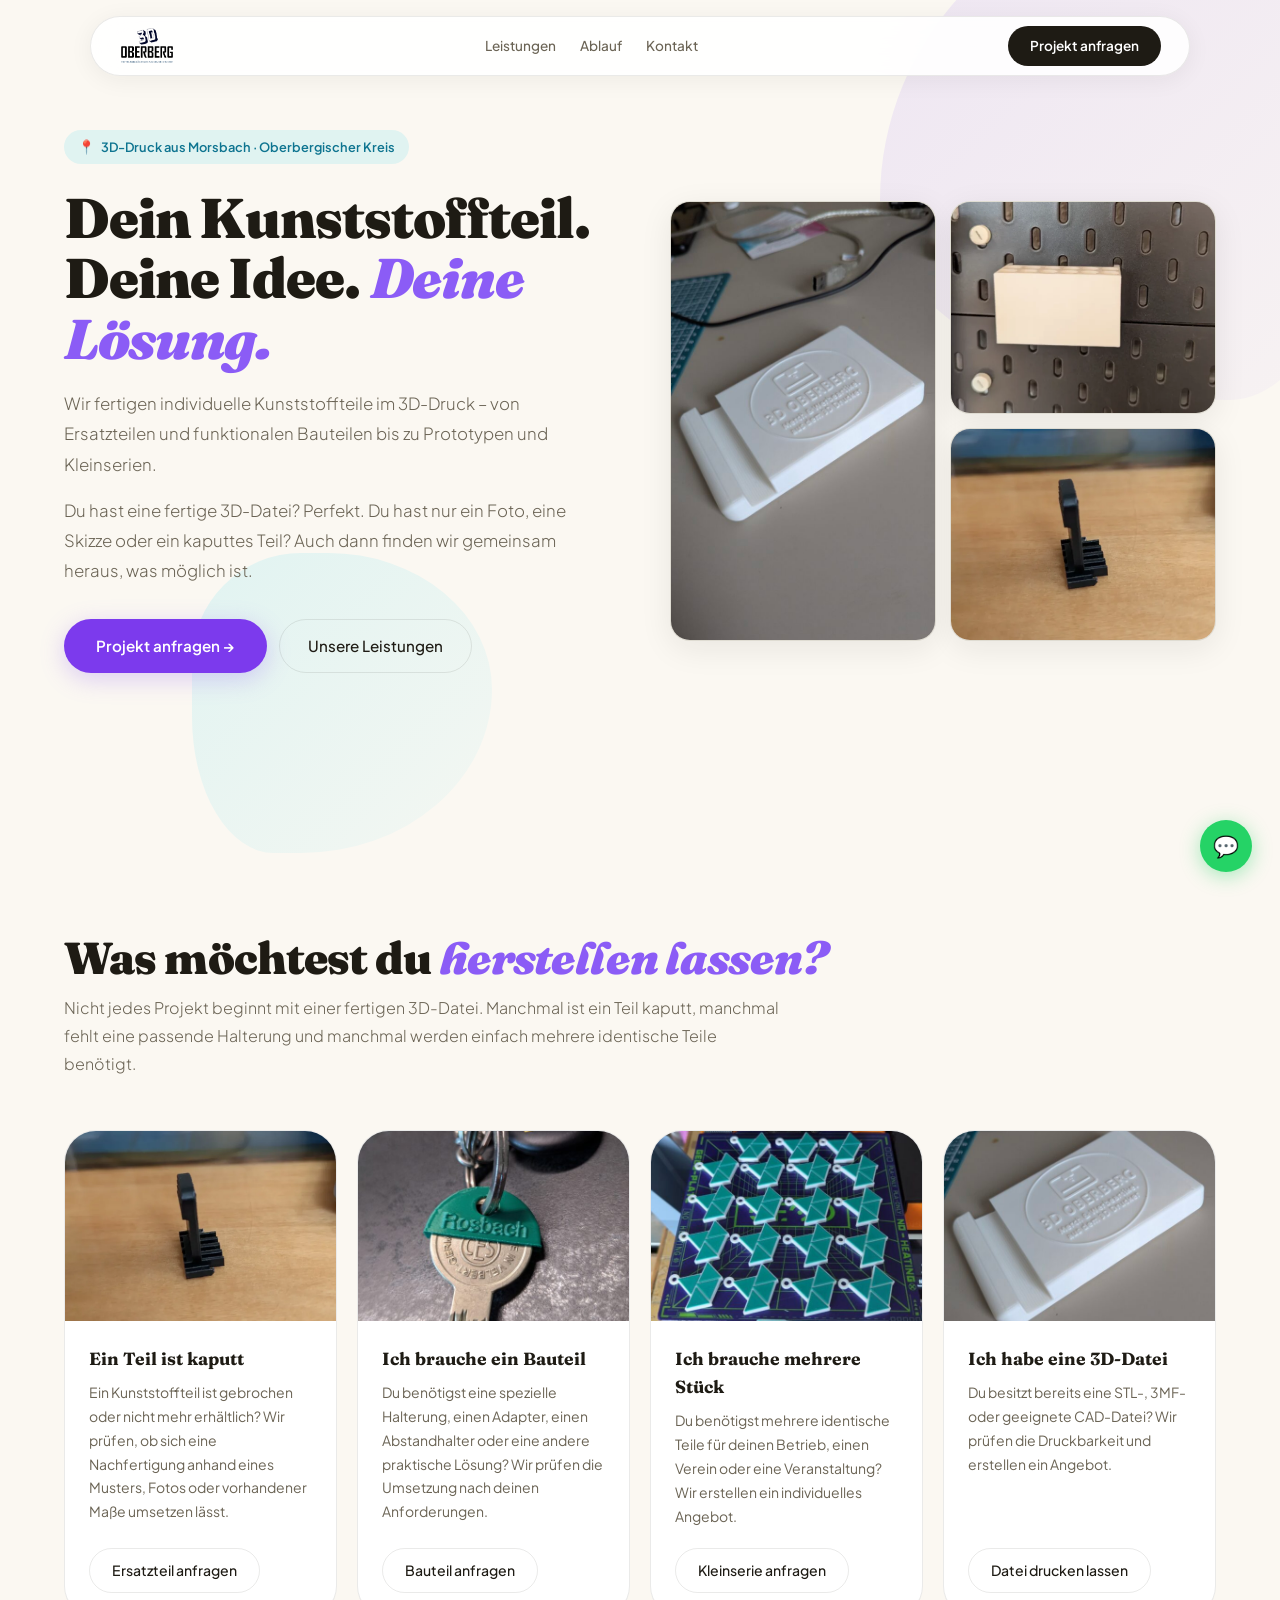
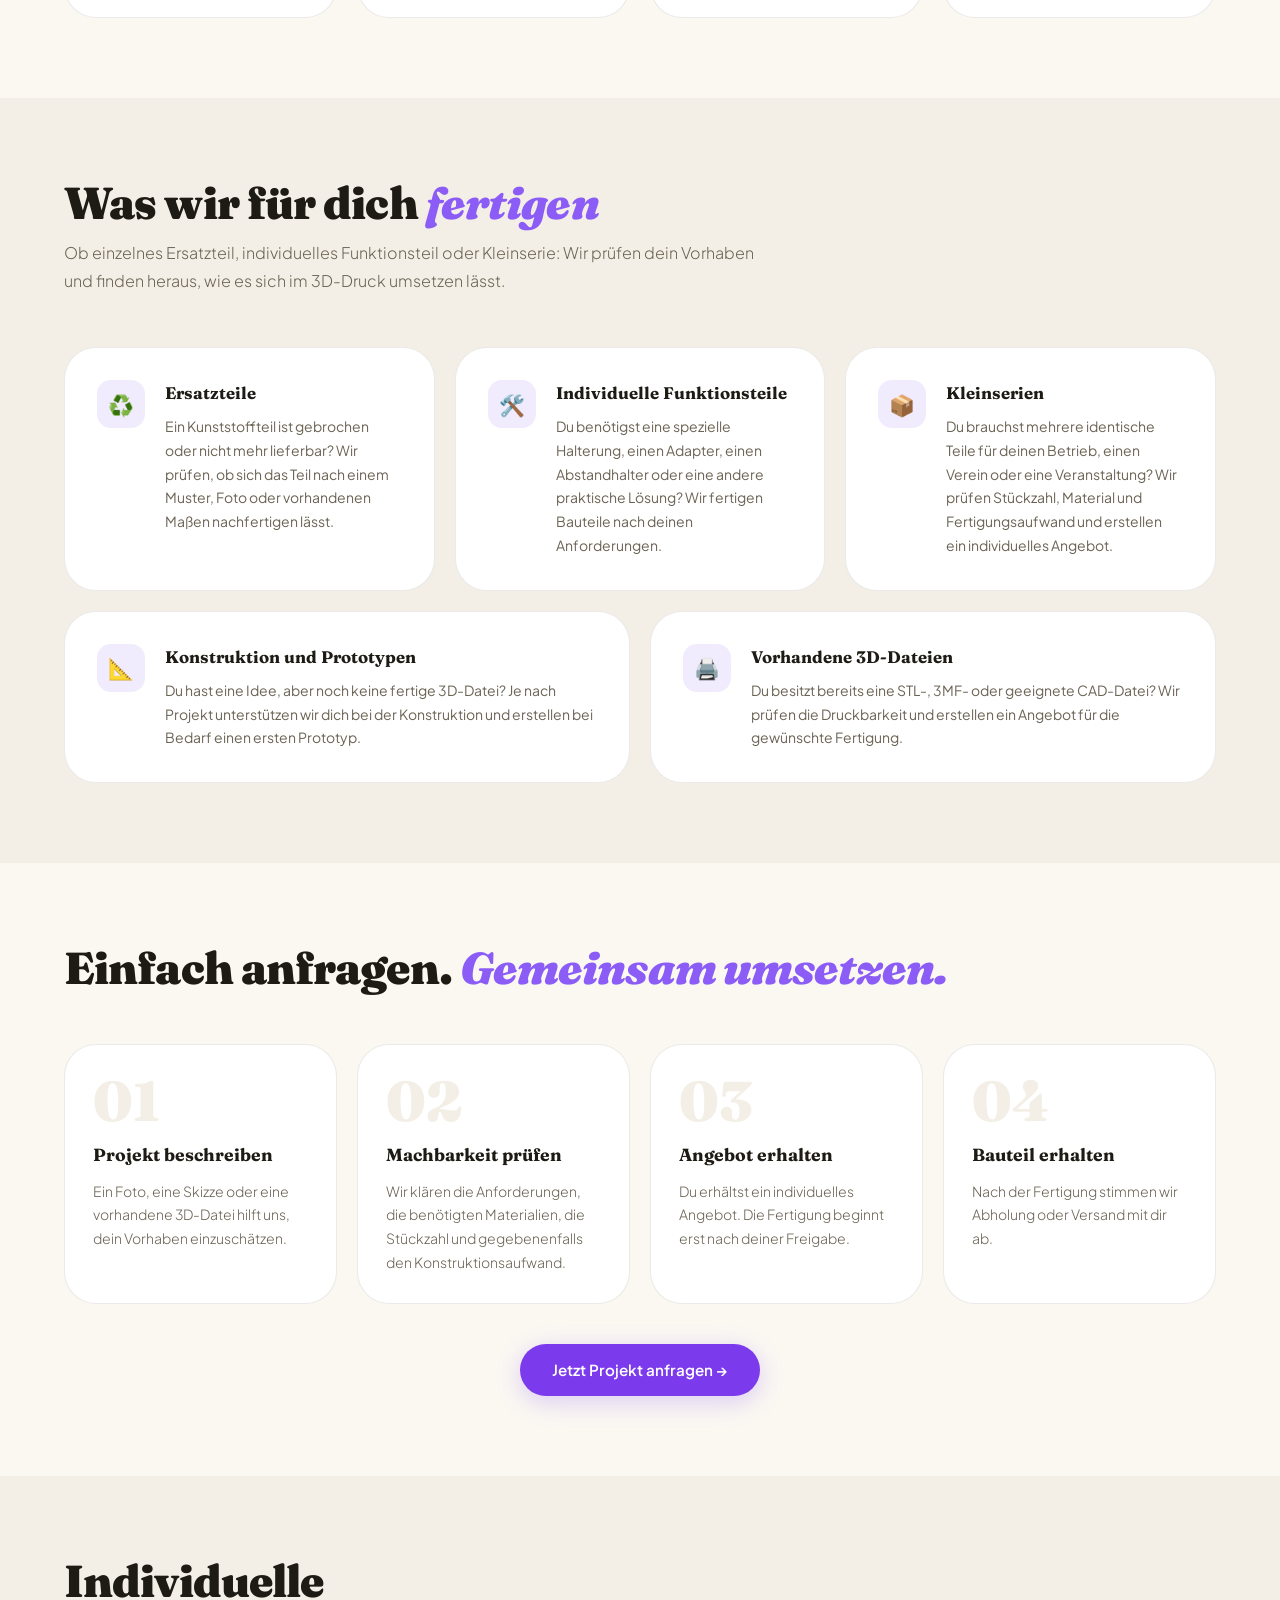
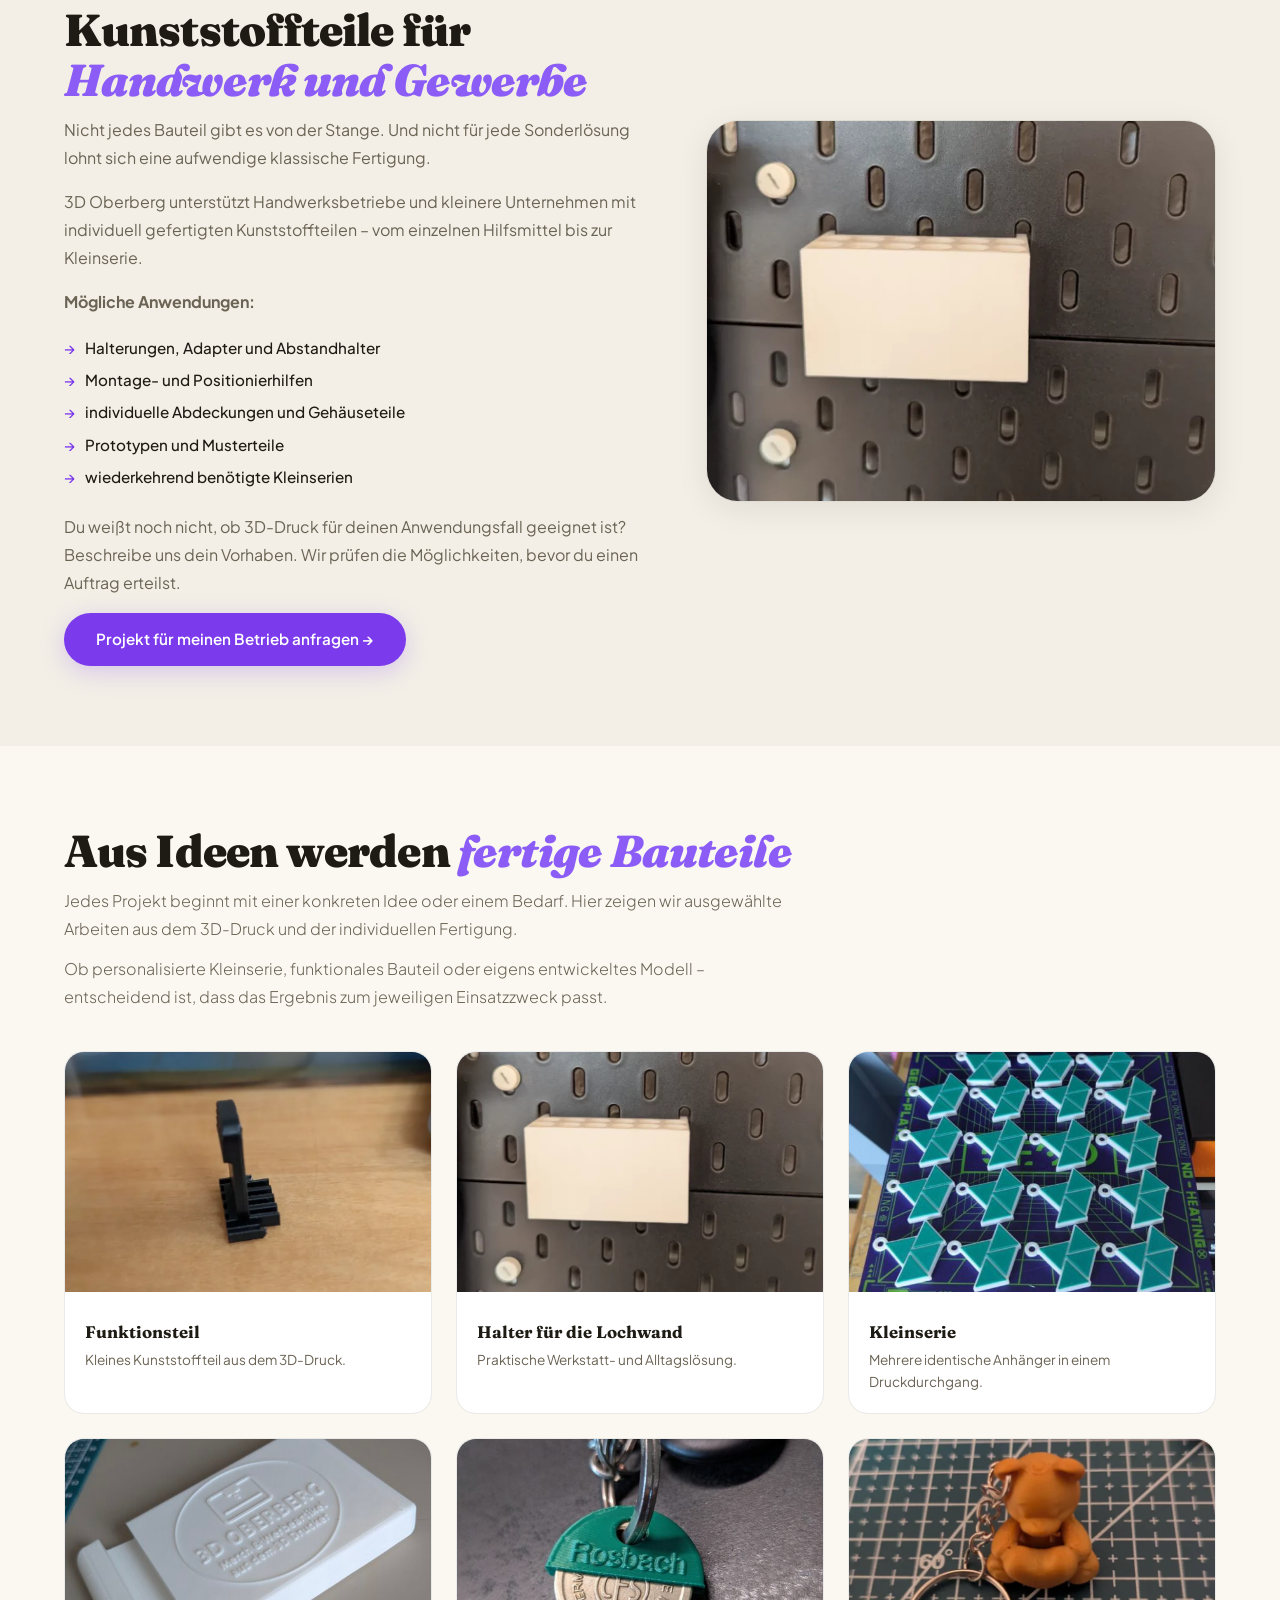
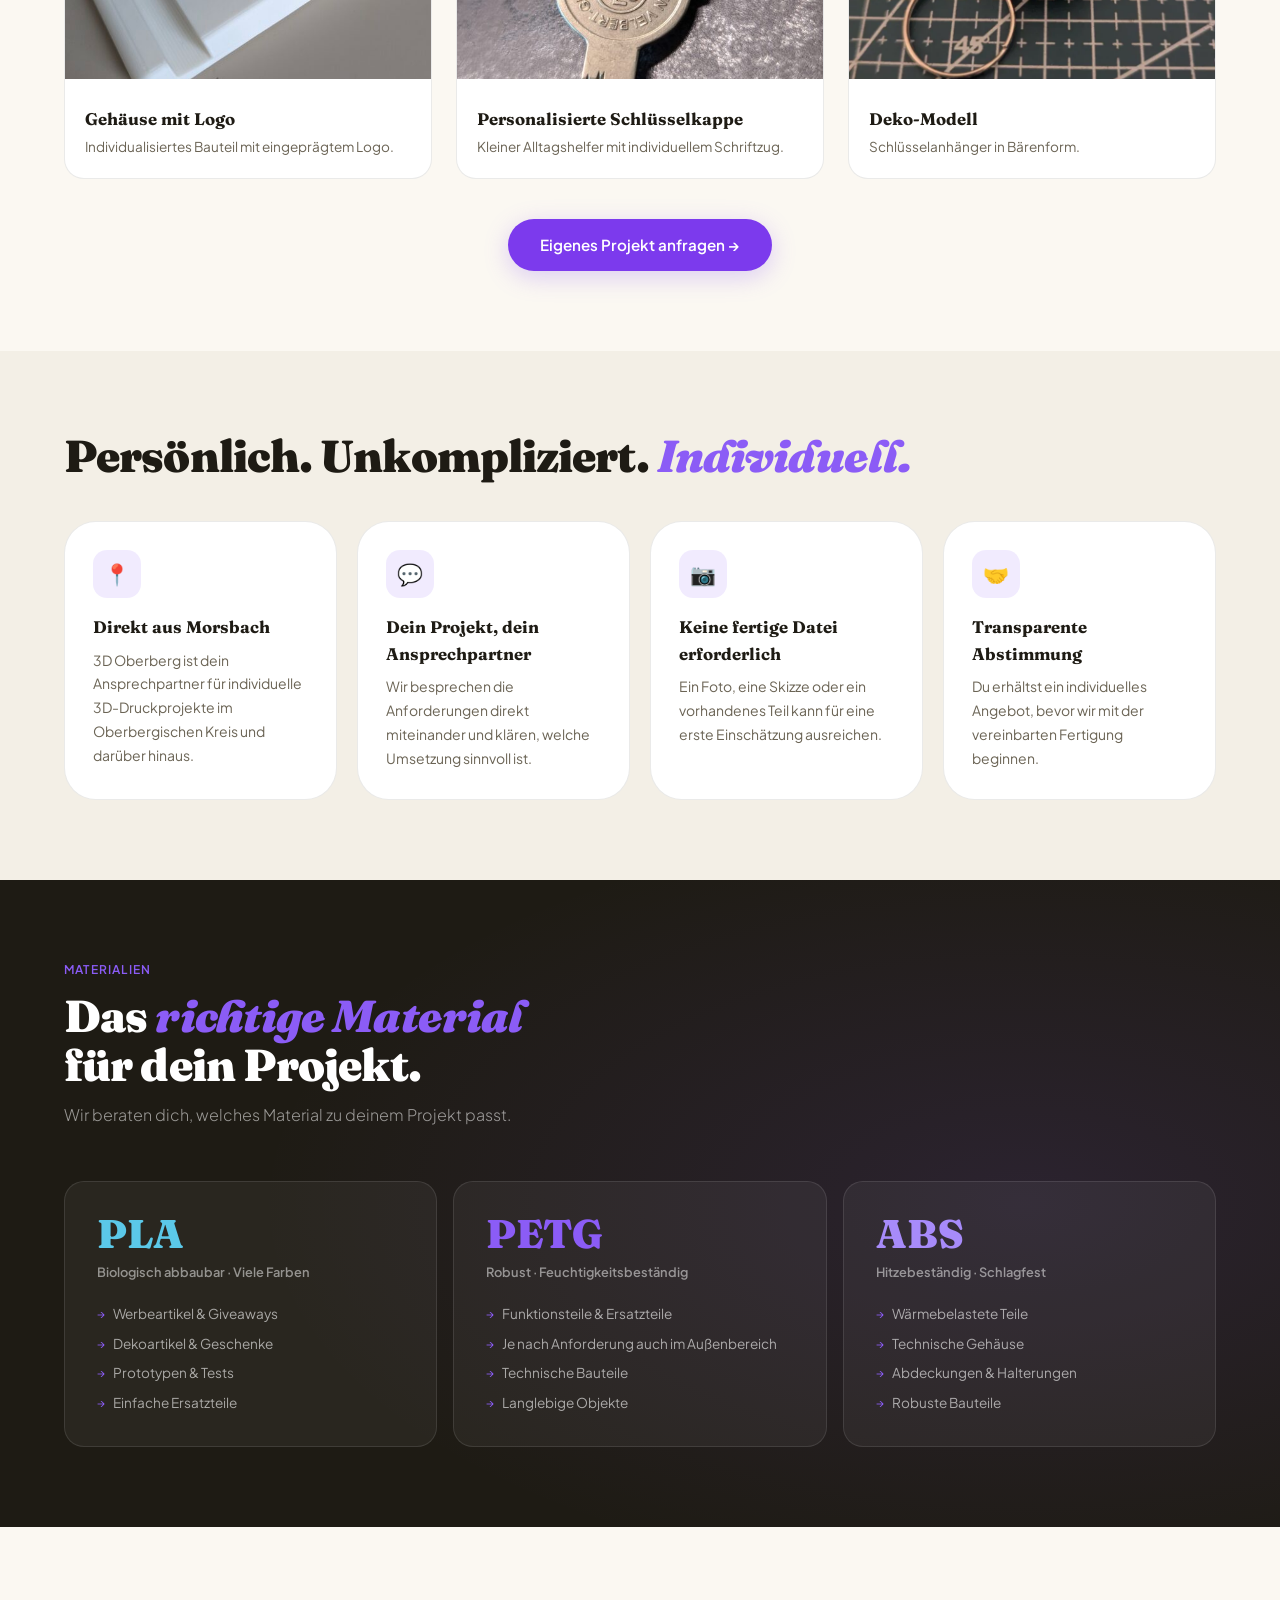
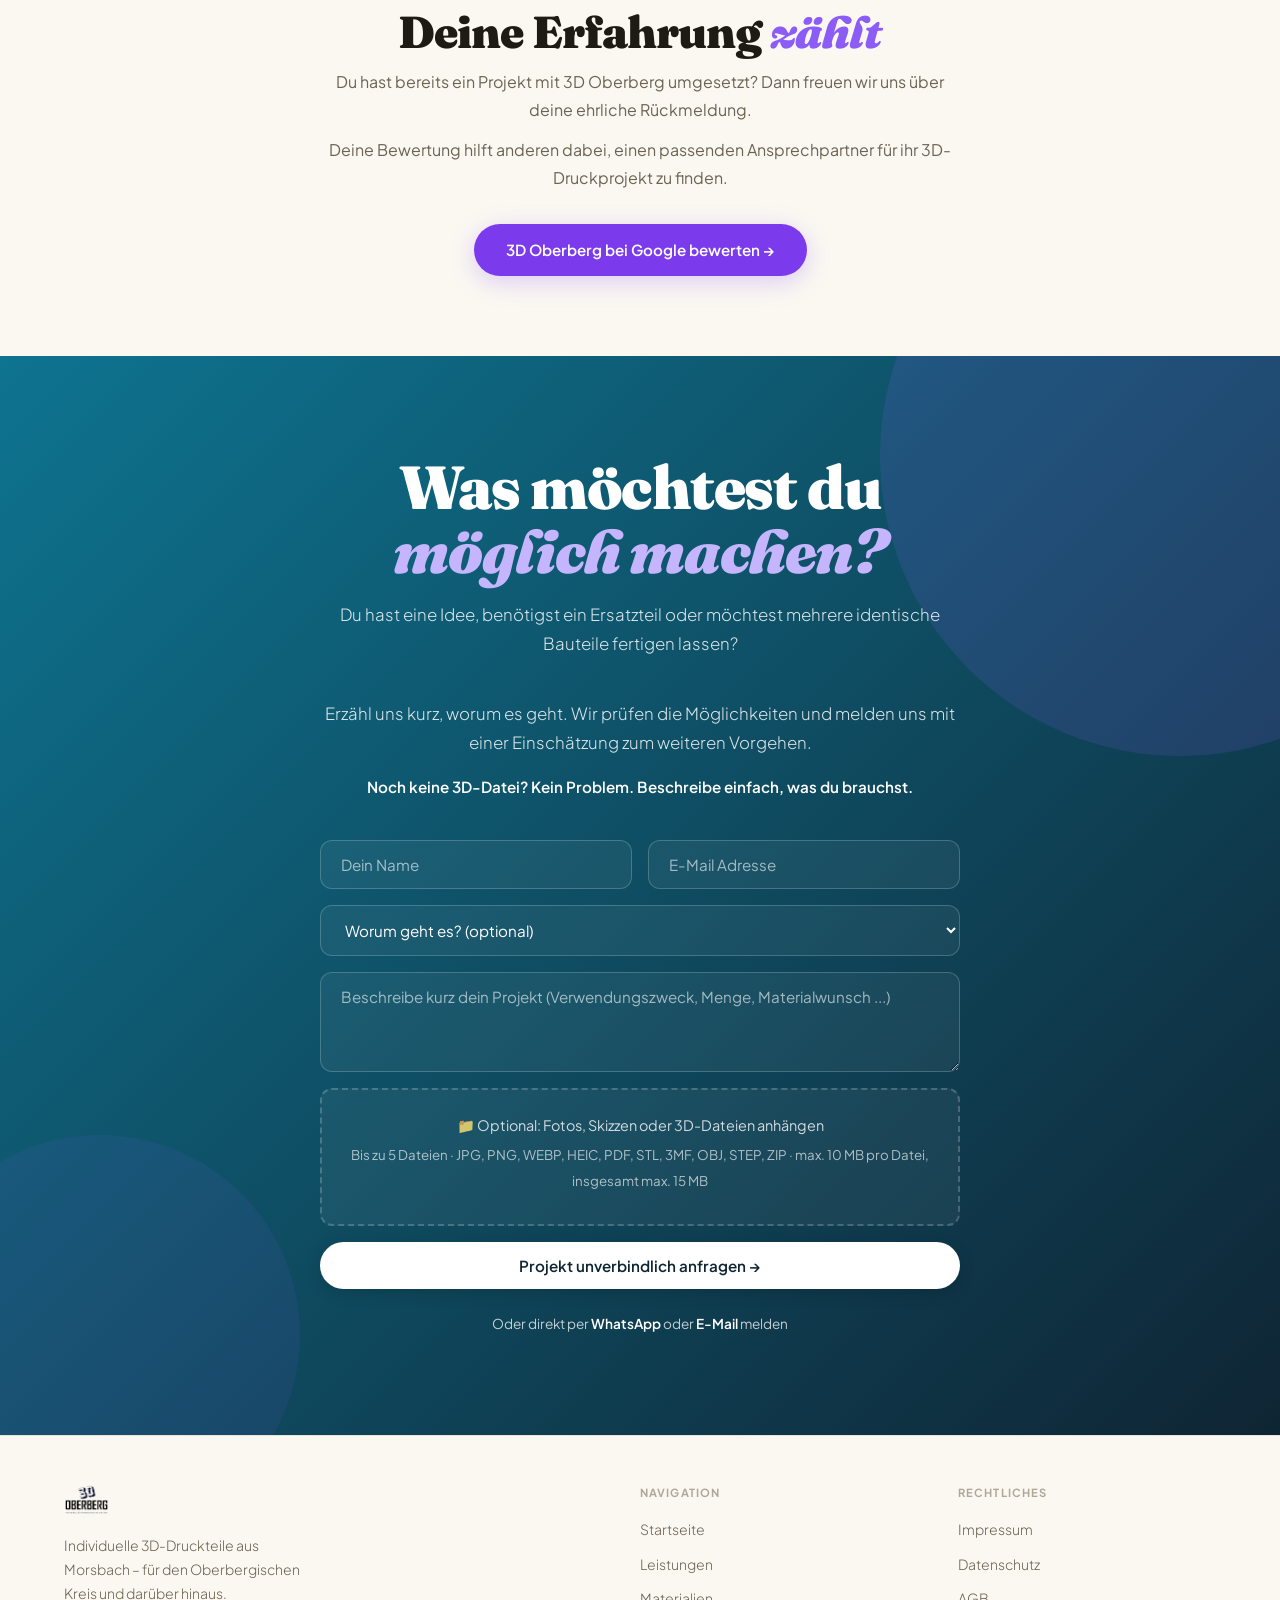
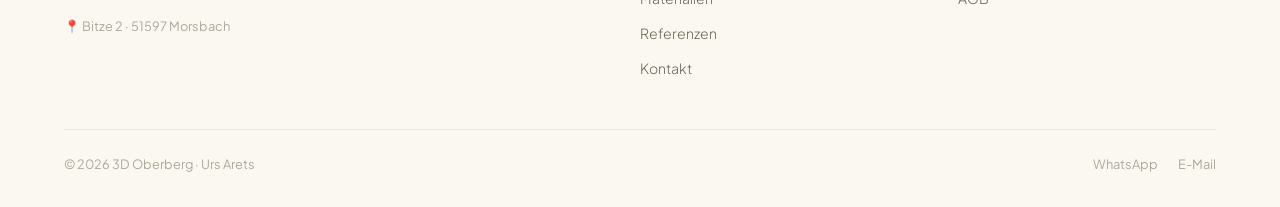
==== index.html @ a0da34e9 "ok" ====
<!DOCTYPE html>
<html lang="de">
<head>
<meta charset="UTF-8">
<meta name="viewport" content="width=device-width, initial-scale=1.0">
<title>3D Oberberg | 3D-Druck, Ersatzteile &amp; Kleinserien aus Morsbach</title>
<meta name="description" content="Individuelle 3D-Druckteile aus Morsbach: Ersatzteile, Funktionsteile, Montagehilfen, Prototypen und Kleinserien. Jetzt Projekt anfragen.">
<link rel="canonical" href="https://3doberberg.de/">
<meta property="og:type" content="website">
<meta property="og:locale" content="de_DE">
<meta property="og:site_name" content="3D Oberberg">
<meta property="og:url" content="https://3doberberg.de/">
<meta property="og:title" content="3D Oberberg | 3D-Druck, Ersatzteile &amp; Kleinserien aus Morsbach">
<meta property="og:description" content="Individuelle 3D-Druckteile aus Morsbach: Ersatzteile, Funktionsteile, Montagehilfen, Prototypen und Kleinserien.">
<meta property="og:image" content="https://3doberberg.de/3D%20Oberberg_Logo_kl.png">
<link rel="preconnect" href="https://fonts.googleapis.com">
<link href="https://fonts.googleapis.com/css2?family=Fraunces:ital,opsz,wght@0,9..144,400;0,9..144,700;0,9..144,900;1,9..144,400;1,9..144,700&family=Plus+Jakarta+Sans:wght@300;400;500;600&display=swap" rel="stylesheet">
<link rel="icon" type="image/png" href="3D%20Oberberg_Logo_kl.png">
<style>
*,*::before,*::after{box-sizing:border-box;margin:0;padding:0}
:root{
  --bg:#FBF8F2;
  --bg2:#F3EFE6;
  --surface:#FFFFFF;
  --ink:#1E1B14;
  --ink2:#6B6455;
  --ink3:#AFA89A;
  --orange:#8B5CF6;
  --orange-soft:rgba(139,92,246,0.12);
  --green:#22D3EE;
  --green-soft:rgba(34,211,238,0.12);
  --border:rgba(30,27,20,0.09);
  --r:20px;--rl:32px;
}
html{scroll-behavior:smooth}
body{font-family:'Plus Jakarta Sans',sans-serif;background:var(--bg);color:var(--ink);line-height:1.6;overflow-x:hidden}

/* NAV */
nav{
  position:fixed;top:16px;left:50%;transform:translateX(-50%);
  z-index:200;width:calc(100% - 40px);max-width:1100px;
  padding:0 28px;height:60px;
  display:flex;align-items:center;justify-content:space-between;
  background:rgba(255,255,255,0.88);
  backdrop-filter:blur(20px);
  border-radius:100px;
  border:1px solid var(--border);
  box-shadow:0 4px 24px rgba(30,27,20,0.06);
}
.nav-logo{
  font-family:'Fraunces',sans-serif;font-weight:900;font-size:1.1rem;
  color:var(--ink);text-decoration:none;
  display:flex;align-items:center;gap:10px;
}
.logo-blob{
  width:32px;height:32px;border-radius:50% 50% 50% 30%/50% 50% 30% 50%;
  background:var(--orange);
  display:flex;align-items:center;justify-content:center;
  font-size:0.75rem;color:#fff;font-weight:700;font-family:'Plus Jakarta Sans',sans-serif;
  animation:blobMorph 4s ease-in-out infinite;
}
@keyframes blobMorph{
  0%,100%{border-radius:50% 50% 50% 30%/50% 50% 30% 50%}
  33%{border-radius:60% 40% 30% 70%/60% 30% 70% 40%}
  66%{border-radius:30% 60% 70% 40%/50% 60% 30% 60%}
}
.nav-links{display:flex;gap:24px}
.nav-links a{font-size:0.85rem;color:var(--ink2);text-decoration:none;font-weight:500;transition:color .2s}
.nav-links a:hover{color:var(--ink)}
.nav-btn{
  padding:9px 22px;
  background:var(--ink);color:#fff;
  border-radius:100px;font-size:0.85rem;font-weight:600;
  text-decoration:none;transition:background .2s,transform .2s;
}
.nav-btn:hover{background:var(--orange);transform:translateY(-1px)}

/* HERO */
.hero{
  padding:130px 5% 80px;
  position:relative;overflow:hidden;
}
.hero-blob1{
  position:absolute;width:500px;height:500px;
  border-radius:60% 40% 30% 70%/60% 30% 70% 40%;
  background:linear-gradient(135deg,rgba(139,92,246,0.12),rgba(139,92,246,0.03));
  top:-100px;right:-100px;
  animation:slowMorph 8s ease-in-out infinite;
  pointer-events:none;
}
.hero-blob2{
  position:absolute;width:300px;height:300px;
  border-radius:40% 60% 70% 30%/40% 50% 60% 50%;
  background:linear-gradient(135deg,rgba(34,211,238,0.12),rgba(34,211,238,0.03));
  bottom:0;left:15%;
  animation:slowMorph 10s 2s ease-in-out infinite;
  pointer-events:none;
}
@keyframes slowMorph{
  0%,100%{border-radius:60% 40% 30% 70%/60% 30% 70% 40%;transform:rotate(0deg)}
  50%{border-radius:30% 60% 70% 40%/50% 60% 30% 60%;transform:rotate(5deg)}
}

.hero-inner{max-width:1200px;margin:0 auto;position:relative}
.hero-top{
  display:grid;grid-template-columns:1fr 1fr;
  gap:60px;align-items:center;margin-bottom:60px;
}
.hero-badge{
  display:inline-flex;align-items:center;gap:6px;
  font-size:0.8rem;font-weight:600;color:var(--green);
  background:var(--green-soft);
  padding:6px 14px;border-radius:100px;
  margin-bottom:24px;
}
.hero-badge::before{content:'📍';font-size:0.85rem}
h1.warm{
  font-family:'Fraunces',sans-serif;font-weight:900;
  font-size:clamp(2.4rem,4.4vw,3.5rem);
  line-height:1.08;letter-spacing:-0.02em;
  margin-bottom:20px;
}
h1.warm em{font-style:italic;color:var(--orange)}
.hero-p{font-size:1.05rem;color:var(--ink2);max-width:440px;margin-bottom:36px;line-height:1.8;font-weight:300}
.hero-actions-warm{display:flex;gap:12px;flex-wrap:wrap;margin-bottom:40px}
.btn-warm-main{
  padding:14px 32px;
  background:var(--orange);color:#fff;
  border-radius:100px;font-weight:600;font-size:0.95rem;
  text-decoration:none;display:inline-flex;align-items:center;gap:8px;
  box-shadow:0 6px 24px rgba(139,92,246,0.28);
  transition:transform .25s,box-shadow .25s;
}
.btn-warm-main:hover{transform:translateY(-2px);box-shadow:0 10px 32px rgba(139,92,246,0.38)}
.btn-warm-ghost{
  padding:14px 28px;
  border:1.5px solid var(--border);color:var(--ink);
  border-radius:100px;font-weight:500;font-size:0.95rem;
  text-decoration:none;display:inline-flex;align-items:center;gap:8px;
  transition:border-color .2s,background .2s;
}
.btn-warm-ghost:hover{border-color:var(--orange);background:var(--orange-soft)}


/* SOCIAL PROOF */
.social-strip{
  background:var(--bg2);
  border-top:1px solid var(--border);border-bottom:1px solid var(--border);
  padding:32px 5%;
  display:flex;justify-content:center;gap:60px;flex-wrap:wrap;
}
.ss-item{display:flex;align-items:center;gap:12px}
.ss-icon{
  width:40px;height:40px;border-radius:12px;
  display:flex;align-items:center;justify-content:center;
  font-size:1.2rem;background:var(--surface);
  border:1px solid var(--border);
}
.ss-text span{display:block;font-size:0.7rem;color:var(--ink3);letter-spacing:0.04em;text-transform:uppercase}
.ss-text strong{font-size:0.9rem;font-weight:600;color:var(--ink)}

/* SERVICES WARM */
.services-w{padding:80px 5%}
.services-w-inner{max-width:1200px;margin:0 auto}
.sec-eyebrow{font-size:0.75rem;font-weight:600;letter-spacing:0.1em;text-transform:uppercase;color:var(--orange);margin-bottom:12px}
h2.warm-h2{
  font-family:'Fraunces',sans-serif;font-weight:900;
  font-size:clamp(2rem,3.5vw,3rem);
  line-height:1.1;letter-spacing:-0.02em;margin-bottom:12px;
}
h2.warm-h2 em{font-style:italic;color:var(--orange)}
.sec-sub-w{font-size:1rem;color:var(--ink2);margin-bottom:52px;line-height:1.75;font-weight:300}
.services-w-grid{
  display:grid;grid-template-columns:repeat(2,1fr);gap:20px;
}
.sw-card{
  background:var(--surface);
  border:1px solid var(--border);
  border-radius:var(--rl);
  padding:36px;
  display:flex;gap:20px;
  transition:transform .3s,box-shadow .3s;
  opacity:0;transform:translateY(16px);
}
.sw-card.visible{opacity:1;transform:translateY(0);transition:opacity .5s ease,transform .5s ease,box-shadow .3s}
.sw-card:hover{transform:translateY(-4px) !important;box-shadow:0 12px 40px rgba(30,27,20,0.08)}
.sw-icon-w{
  width:48px;height:48px;flex-shrink:0;border-radius:14px;
  background:var(--orange-soft);
  display:flex;align-items:center;justify-content:center;font-size:1.3rem;
}
.sw-card h3{font-family:'Fraunces',sans-serif;font-size:1.05rem;font-weight:700;margin-bottom:8px}
.sw-card p{font-size:0.875rem;color:var(--ink2);line-height:1.7;font-weight:300}
.sw-tag{
  display:inline-block;margin-top:12px;padding:4px 12px;
  background:var(--orange-soft);color:var(--orange);
  border-radius:100px;font-size:0.75rem;font-weight:600;
}

/* MATERIALS WARM */
.mat-w{
  padding:80px 5%;background:var(--ink);scroll-margin-top:80px;
  position:relative;overflow:hidden;
}
.mat-w::before{
  content:'';position:absolute;inset:0;
  background:radial-gradient(ellipse 60% 60% at 80% 50%,rgba(139,92,246,0.12),transparent);
  pointer-events:none;
}
.mat-w-inner{max-width:1200px;margin:0 auto;position:relative}
.mat-w-inner .sec-eyebrow{color:var(--orange)}
.mat-w-inner h2.warm-h2{color:#fff}
.mat-w-inner .sec-sub-w{color:rgba(255,255,255,0.55)}
.mat-grid-w{display:grid;grid-template-columns:repeat(3,1fr);gap:16px}
.mw-card{
  background:rgba(255,255,255,0.05);
  border:1px solid rgba(255,255,255,0.1);
  border-radius:var(--r);padding:32px;
  transition:background .3s,border-color .3s;
}
.mw-card:hover{background:rgba(255,255,255,0.08);border-color:rgba(255,255,255,0.2)}
.mw-name{
  font-family:'Fraunces',sans-serif;
  font-size:2.5rem;font-weight:900;color:#fff;
  line-height:1;margin-bottom:8px;
}
.mw-pla .mw-name{color:#5BC8E8}
.mw-petg .mw-name{color:var(--orange)}
.mw-abs .mw-name{color:#A78BFA}
.mw-tagline{font-size:0.8rem;font-weight:600;margin-bottom:20px;color:rgba(255,255,255,0.5)}
.mw-features{list-style:none;display:flex;flex-direction:column;gap:8px}
.mw-features li{font-size:0.85rem;color:rgba(255,255,255,0.6);display:flex;align-items:center;gap:8px}
.mw-features li::before{content:'→';color:var(--orange);font-size:0.7rem;flex-shrink:0}

/* PORTFOLIO GALLERY */
.portfolio-w{padding:80px 5%;background:var(--bg2)}
.portfolio-grid{
  display:grid;grid-template-columns:repeat(auto-fill, minmax(280px, 1fr));
  gap:24px;margin-top:40px;
}
.portfolio-item{
  background:var(--surface);border-radius:var(--r);overflow:hidden;
  border:1px solid var(--border);transition:transform .3s;
}
.portfolio-item:hover{transform:translateY(-8px)}
.portfolio-img{width:100%;height:240px;object-fit:cover;background:var(--bg)}
.portfolio-info{padding:20px}
.portfolio-info h4{font-family:'Fraunces',sans-serif;margin-bottom:4px}
.portfolio-info p{font-size:0.85rem;color:var(--ink2)}

/* PROCESS WARM */
.process-w{padding:80px 5%}
.process-w-inner{max-width:1200px;margin:0 auto}
.steps-w{display:grid;grid-template-columns:repeat(3,1fr);gap:32px;margin-top:52px}
.step-w{
  position:relative;padding:36px;
  background:var(--surface);border:1px solid var(--border);
  border-radius:var(--rl);
  transition:transform .3s,box-shadow .3s;
}
.step-w:hover{transform:translateY(-4px);box-shadow:0 12px 40px rgba(30,27,20,0.08)}
.step-w-num{
  font-family:'Fraunces',sans-serif;
  font-size:3.5rem;font-weight:900;color:var(--bg2);
  line-height:1;margin-bottom:12px;
}
.step-w-icon{
  width:52px;height:52px;border-radius:50%;
  background:var(--orange-soft);border:2px solid var(--orange);
  display:flex;align-items:center;justify-content:center;
  font-size:1.3rem;margin-bottom:16px;
}
.step-w h3{font-family:'Fraunces',sans-serif;font-size:1.1rem;font-weight:700;margin-bottom:10px}
.step-w p{font-size:0.875rem;color:var(--ink2);line-height:1.7;font-weight:300}
.step-w-note{font-size:0.78rem;font-weight:600;color:var(--orange);margin-top:10px}

/* CTA WARM */
.cta-w{
  padding:100px 5%;
  background:linear-gradient(135deg,var(--green) 0%,#0F2534 100%);
  position:relative;overflow:hidden;
  text-align:center;
}
.cta-w::before{
  content:'';position:absolute;
  width:600px;height:600px;border-radius:50%;
  background:rgba(139,92,246,0.14);
  top:-200px;right:-200px;pointer-events:none;
}
.cta-w::after{
  content:'';position:absolute;
  width:400px;height:400px;border-radius:50%;
  background:rgba(139,92,246,0.08);
  bottom:-100px;left:-100px;pointer-events:none;
}
.cta-w-inner{position:relative;max-width:640px;margin:0 auto}
.cta-w-inner h2{
  font-family:'Fraunces',sans-serif;font-weight:900;
  font-size:clamp(2.5rem,5vw,3.8rem);
  line-height:1.05;color:#fff;margin-bottom:16px;letter-spacing:-0.02em;
}
.cta-w-inner h2 em{font-style:italic;color:var(--orange)}
.cta-w-inner p{font-size:1.05rem;color:rgba(255,255,255,0.7);margin-bottom:40px;line-height:1.75;font-weight:300}
.cta-w-btns{display:flex;gap:12px;justify-content:center;flex-wrap:wrap}
.btn-cta-white{
  padding:14px 32px;background:#fff;color:var(--green);
  border-radius:100px;font-weight:600;font-size:0.95rem;
  text-decoration:none;display:inline-flex;align-items:center;gap:8px;
  transition:transform .2s,box-shadow .2s;
  box-shadow:0 4px 16px rgba(0,0,0,0.15);
}
.btn-cta-white:hover{transform:translateY(-2px);box-shadow:0 8px 28px rgba(0,0,0,0.2)}
.btn-cta-outline{
  padding:14px 28px;border:1.5px solid rgba(255,255,255,0.4);
  color:#fff;border-radius:100px;font-weight:500;font-size:0.95rem;
  text-decoration:none;display:inline-flex;align-items:center;gap:8px;
  transition:border-color .2s,background .2s;
}
.btn-cta-outline:hover{border-color:#fff;background:rgba(255,255,255,0.1)}

/* CTA FORM */
.cta-form{margin-top:40px;display:flex;flex-direction:column;gap:16px;text-align:left}
.form-row{display:grid;grid-template-columns:1fr 1fr;gap:16px}
.cta-form input,.cta-form textarea{
  width:100%;padding:14px 20px;border-radius:12px;
  border:1px solid rgba(255,255,255,0.2);
  background:rgba(255,255,255,0.05);color:#fff;
  font-family:inherit;font-size:0.95rem;transition:border-color .2s;
}
.cta-form input:focus,.cta-form textarea:focus{outline:none;border-color:var(--orange)}
.cta-form textarea{min-height:100px;resize:vertical}
.file-upload{
  background:rgba(255,255,255,0.05);border:2px dashed rgba(255,255,255,0.2);
  padding:24px;border-radius:12px;text-align:center;cursor:pointer;
  transition:border-color .2s, background .2s;display:block;
}
.file-upload:hover{border-color:var(--orange);background:rgba(255,255,255,0.08)}
.file-upload input{display:none}
.file-upload span{display:block;font-size:0.9rem;color:rgba(255,255,255,0.8);margin-bottom:4px}
#file-name{font-size:0.75rem;color:var(--orange);font-weight:600;margin-top:8px}
.cta-form .btn-cta-white{width:100%;justify-content:center;border:none;cursor:pointer;font-family:inherit}
.cta-alt{margin-top:24px;font-size:0.85rem;color:rgba(255,255,255,0.5)}
.cta-alt a{color:#fff;text-decoration:none;font-weight:600}
@media(max-width:600px){.form-row{grid-template-columns:1fr}}

/* FOOTER */
footer{padding:48px 5% 32px;border-top:1px solid var(--border)}
.footer-w{max-width:1200px;margin:0 auto}
.footer-grid-w{
  display:grid;grid-template-columns:2fr 1fr 1fr;
  gap:60px;margin-bottom:40px;
}
.fw-brand{font-family:'Fraunces',sans-serif;font-size:1.1rem;font-weight:900;margin-bottom:10px}
.fw-desc{font-size:0.875rem;color:var(--ink2);line-height:1.7;max-width:260px;font-weight:300}
.fw-addr{font-size:0.8rem;color:var(--ink3);margin-top:10px}
.fw-head{font-size:0.7rem;font-weight:700;letter-spacing:0.1em;text-transform:uppercase;color:var(--ink3);margin-bottom:14px}
.fw-links{list-style:none}
.fw-links li{margin-bottom:9px}
.fw-links a{font-size:0.875rem;color:var(--ink2);text-decoration:none;font-weight:300;transition:color .2s}
.fw-links a:hover{color:var(--orange)}
.footer-bottom-w{
  border-top:1px solid var(--border);padding-top:24px;
  display:flex;justify-content:space-between;align-items:center;flex-wrap:wrap;gap:12px;
  font-size:0.8rem;color:var(--ink3);
}
.footer-bottom-w a{color:var(--ink3);text-decoration:none;transition:color .2s}
.footer-bottom-w a:hover{color:var(--ink2)}

/* WA */
.wa{
  position:fixed;bottom:28px;right:28px;z-index:300;
  width:52px;height:52px;border-radius:50%;background:#25D366;
  display:flex;align-items:center;justify-content:center;font-size:1.3rem;
  box-shadow:0 4px 20px rgba(37,211,102,0.4);text-decoration:none;
  transition:transform .2s;
}
.wa:hover{transform:scale(1.1)}

/* ANIMATIONS */
@keyframes fadeSlideUp{from{opacity:0;transform:translateY(24px)}to{opacity:1;transform:translateY(0)}}
.hero-badge{animation:fadeSlideUp .5s .05s ease both}
h1.warm{animation:fadeSlideUp .6s .15s ease both}
.hero-p{animation:fadeSlideUp .6s .3s ease both}
.hero-actions-warm{animation:fadeSlideUp .6s .45s ease both}


/* ===== CONVERSION-STARTSEITE ===== */
:root{--purple-d:#7C3AED;--teal-d:#0E7490}
.sec-eyebrow{color:var(--purple-d)}
.hero-badge{color:var(--teal-d)}
.btn-warm-main{background:var(--purple-d)}
.btn-cta-white{color:#0F2534}
.nav-btn{white-space:nowrap}
a:focus-visible,button:focus-visible,select:focus-visible,input:focus-visible,textarea:focus-visible{outline:2px solid var(--purple-d);outline-offset:3px}
section[id]{scroll-margin-top:90px}
.sec-inner{max-width:1200px;margin:0 auto}
.sec-sub-w{max-width:720px}
.sec-alt{background:var(--bg2)}
.btn-row{margin-top:40px;display:flex;justify-content:center}
.btn-sm{padding:10px 22px;font-size:0.88rem}

/* Hero */
.hero-p{max-width:520px;margin-bottom:16px;animation:fadeSlideUp .6s .3s ease both}
.hero-p + .hero-p{margin-bottom:32px;animation-delay:.38s}
.hero-media{
  display:grid;grid-template-columns:1fr 1fr;grid-template-rows:1fr 1fr;gap:14px;
  height:440px;animation:fadeSlideUp .8s .4s ease both;
}
.hero-media figure{border-radius:var(--r);overflow:hidden;border:1px solid var(--border);box-shadow:0 8px 32px rgba(30,27,20,0.08);background:var(--bg2)}
.hero-media figure:first-child{grid-row:1 / 3}
.hero-media img{width:100%;height:100%;object-fit:cover;display:block}

/* Anwendungsfälle */
.usecase-w{padding:80px 5%}
.usecase-grid{display:grid;grid-template-columns:repeat(4,1fr);gap:20px}
.uc-card{
  background:var(--surface);border:1px solid var(--border);border-radius:var(--rl);
  overflow:hidden;display:flex;flex-direction:column;
}
.uc-card img{width:100%;height:190px;object-fit:cover;display:block;background:var(--bg2)}
.uc-body{padding:24px;display:flex;flex-direction:column;flex:1}
.uc-card h3{font-family:'Fraunces',sans-serif;font-size:1.1rem;font-weight:700;margin-bottom:8px}
.uc-card p{font-size:0.875rem;color:var(--ink2);line-height:1.7;margin-bottom:20px}
.uc-card .btn-warm-ghost{margin-top:auto;align-self:flex-start}

/* Leistungen: 5 Karten, 3 + 2 */
.services-w-grid{grid-template-columns:repeat(6,1fr)}
.services-w-grid .sw-card{grid-column:span 2;padding:32px}
.services-w-grid .sw-card:nth-child(n+4){grid-column:span 3}
.sw-card p{font-weight:400}

/* Ablauf */
.steps-w{grid-template-columns:repeat(4,1fr);gap:20px}
.step-w{padding:28px}
.process-cta{margin-top:40px;display:flex;justify-content:center}

/* Geschäftskunden */
.biz-w{padding:80px 5%}
.biz-grid{display:grid;grid-template-columns:1.15fr 1fr;gap:56px;align-items:center}
.biz-grid p{font-size:1rem;color:var(--ink2);line-height:1.75;margin-bottom:16px}
.biz-list{list-style:none;margin:20px 0 24px;display:flex;flex-direction:column;gap:8px}
.biz-list li{display:flex;gap:10px;font-size:0.95rem;font-weight:500}
.biz-list li::before{content:'→';color:var(--purple-d)}
.biz-media{border-radius:var(--rl);overflow:hidden;border:1px solid var(--border);box-shadow:0 8px 32px rgba(30,27,20,0.08)}
.biz-media img{width:100%;display:block}

/* Referenzen */
.portfolio-w{background:var(--bg)}
.portfolio-info h3{font-family:'Fraunces',sans-serif;font-size:1.05rem;margin-bottom:4px}
.portfolio-grid{grid-template-columns:repeat(3,1fr)}

/* Vertrauen */
.trust-w{padding:80px 5%}
.trust-grid{display:grid;grid-template-columns:repeat(4,1fr);gap:20px}
.trust-card{background:var(--surface);border:1px solid var(--border);border-radius:var(--rl);padding:28px}
.trust-card .sw-icon-w{margin-bottom:16px}
.trust-card h3{font-family:'Fraunces',sans-serif;font-size:1.05rem;font-weight:700;margin-bottom:8px}
.trust-card p{font-size:0.875rem;color:var(--ink2);line-height:1.7}

.review-w{padding:80px 5%;text-align:center}
.review-inner{max-width:640px;margin:0 auto}
.review-inner p{font-size:1rem;color:var(--ink2);line-height:1.75;margin-bottom:12px}
.review-inner .btn-warm-main{margin-top:20px}

/* Abschluss / Formular */
.cta-w{background:linear-gradient(135deg,#0E7490 0%,#0F2534 100%)}
.cta-w-inner p{color:rgba(255,255,255,0.85)}
.cta-w-inner p.cta-note{font-size:0.95rem;font-weight:600;color:#fff;margin:-24px 0 0}
.cta-w-inner h2 em{color:#C4B5FD}
.cta-form select{
  width:100%;padding:14px 20px;border-radius:12px;
  border:1px solid rgba(255,255,255,0.2);background:rgba(255,255,255,0.05);
  color:#fff;font-family:inherit;font-size:0.95rem;
}
.cta-form select option{color:var(--ink);background:#fff}
.cta-form input::placeholder,.cta-form textarea::placeholder{color:rgba(255,255,255,0.6)}
.file-upload small{color:rgba(255,255,255,0.65) !important}
#file-name{color:#C4B5FD}
.cta-alt{color:rgba(255,255,255,0.75)}
.mat-w .sec-sub-w{max-width:720px}

@media(max-width:1100px){
  .usecase-grid,.trust-grid{grid-template-columns:repeat(2,1fr)}
  .steps-w{grid-template-columns:repeat(2,1fr)}
  .services-w-grid{grid-template-columns:repeat(2,1fr)}
  .services-w-grid .sw-card,.services-w-grid .sw-card:nth-child(n+4){grid-column:auto}
  .services-w-grid .sw-card:last-child{grid-column:1 / -1}
}
@media(max-width:900px){
  .hero{padding:100px 5% 56px}
  .hero-top{grid-template-columns:minmax(0,1fr);gap:32px;margin-bottom:0}
  .hero-media{height:320px}
  .mat-grid-w,.footer-grid-w,.biz-grid{grid-template-columns:1fr}
  .biz-grid{gap:32px}
  .portfolio-grid{grid-template-columns:repeat(2,1fr)}
  .nav-links{gap:12px}
  .nav-links a{font-size:0.75rem}
  nav{width:calc(100% - 32px)}
}
@media(max-width:640px){
  nav{padding:0 16px}
  .nav-links a:not(:first-child){display:none}
  .nav-btn{padding:8px 16px;font-size:0.8rem}
  .hero-badge{font-size:0.7rem;margin-bottom:16px}
  h1.warm{font-size:2.1rem;margin-bottom:14px}
  .hero-p{font-size:0.95rem;line-height:1.65;margin-bottom:12px}
  .hero-p + .hero-p{margin-bottom:22px}
  .hero-actions-warm{margin-bottom:28px}
  .hero-media{height:260px;gap:10px}
  .usecase-grid,.trust-grid,.steps-w,.services-w-grid,.portfolio-grid{grid-template-columns:1fr}
  .services-w-grid .sw-card:last-child{grid-column:auto}
  .usecase-w,.services-w,.biz-w,.trust-w,.portfolio-w,.process-w,.mat-w,.review-w{padding-top:56px;padding-bottom:56px}
  .sw-card{padding:24px !important}
  .cta-w{padding:64px 5%}
  .wa{bottom:16px;right:16px}
}
@media(prefers-reduced-motion:reduce){
  *,*::before,*::after{animation:none !important;transition:none !important}
  .sw-card{opacity:1;transform:none}
  html{scroll-behavior:auto}
}
</style>
</head>
<body>

<nav aria-label="Hauptnavigation">
  <a href="#" class="nav-logo">
    <img src="3D%20Oberberg_Logo_kl.png" alt="3D Oberberg Logo" style="height:40px;width:auto">
  </a>
  <div class="nav-links">
    <a href="leistungen.html">Leistungen</a>
    <a href="#process-w">Ablauf</a>
    <a href="#cta-w">Kontakt</a>
  </div>
  <a href="#cta-w" class="nav-btn">Projekt anfragen</a>
</nav>

<main>
<!-- A: HERO -->
<section class="hero">
  <div class="hero-blob1"></div>
  <div class="hero-blob2"></div>
  <div class="hero-inner">
    <div class="hero-top">
      <div>
        <div class="hero-badge">3D-Druck aus Morsbach · Oberbergischer Kreis</div>
        <h1 class="warm">Dein Kunststoffteil. Deine Idee. <em>Deine Lösung.</em></h1>
        <p class="hero-p">Wir fertigen individuelle Kunststoffteile im 3D-Druck – von Ersatzteilen und funktionalen Bauteilen bis zu Prototypen und Kleinserien.</p>
        <p class="hero-p">Du hast eine fertige 3D-Datei? Perfekt. Du hast nur ein Foto, eine Skizze oder ein kaputtes Teil? Auch dann finden wir gemeinsam heraus, was möglich ist.</p>
        <div class="hero-actions-warm">
          <a href="#cta-w" class="btn-warm-main">Projekt anfragen →</a>
          <a href="#services-w" class="btn-warm-ghost">Unsere Leistungen</a>
        </div>
      </div>
      <div class="hero-media">
        <figure><img src="PXL_20251229_095257954.MP_-576x1024.jpg" alt="Weißes 3D-gedrucktes Gehäuse mit eingeprägtem 3D-Oberberg-Logo auf einem Schreibtisch"></figure>
        <figure><img src="prototyp-768x575.webp" alt="Weißer Halter mit mehreren Aussparungen, eingehängt an einer schwarzen Lochwand"></figure>
        <figure><img src="funktionsteil-768x575.webp" alt="Kleines schwarzes Kunststoff-Funktionsteil mit Rippen auf einer Holzfläche"></figure>
      </div>
    </div>
  </div>
</section>

<!-- B: ANWENDUNGSFÄLLE -->
<section class="usecase-w" id="usecases">
  <div class="sec-inner">
    <h2 class="warm-h2">Was möchtest du <em>herstellen lassen?</em></h2>
    <p class="sec-sub-w">Nicht jedes Projekt beginnt mit einer fertigen 3D-Datei. Manchmal ist ein Teil kaputt, manchmal fehlt eine passende Halterung und manchmal werden einfach mehrere identische Teile benötigt.</p>
    <div class="usecase-grid">
      <article class="uc-card">
        <img src="funktionsteil-768x575.webp" alt="Kleines schwarzes Kunststoffteil mit Rippen auf einer Holzfläche" loading="lazy">
        <div class="uc-body">
          <h3>Ein Teil ist kaputt</h3>
          <p>Ein Kunststoffteil ist gebrochen oder nicht mehr erhältlich? Wir prüfen, ob sich eine Nachfertigung anhand eines Musters, Fotos oder vorhandener Maße umsetzen lässt.</p>
          <a href="#cta-w" class="btn-warm-ghost btn-sm" data-projekt="ersatzteil">Ersatzteil anfragen</a>
        </div>
      </article>
      <article class="uc-card">
        <img src="PXL_20251027_143704354.MP_-576x1024.jpg" alt="Grüne 3D-gedruckte Schlüsselkappe mit Schriftzug an einem Schlüsselbund" loading="lazy">
        <div class="uc-body">
          <h3>Ich brauche ein Bauteil</h3>
          <p>Du benötigst eine spezielle Halterung, einen Adapter, einen Abstandhalter oder eine andere praktische Lösung? Wir prüfen die Umsetzung nach deinen Anforderungen.</p>
          <a href="#cta-w" class="btn-warm-ghost btn-sm" data-projekt="bauteil">Bauteil anfragen</a>
        </div>
      </article>
      <article class="uc-card">
        <img src="giveaway-576x1024.jpg" alt="Mehrere identische türkisfarbene Anhänger auf dem Druckbett eines 3D-Druckers" loading="lazy">
        <div class="uc-body">
          <h3>Ich brauche mehrere Stück</h3>
          <p>Du benötigst mehrere identische Teile für deinen Betrieb, einen Verein oder eine Veranstaltung? Wir erstellen ein individuelles Angebot.</p>
          <a href="#cta-w" class="btn-warm-ghost btn-sm" data-projekt="kleinserie">Kleinserie anfragen</a>
        </div>
      </article>
      <article class="uc-card">
        <img src="PXL_20251229_095257954.MP_-576x1024.jpg" alt="Weißes 3D-gedrucktes Gehäuse mit eingeprägtem Logo" loading="lazy">
        <div class="uc-body">
          <h3>Ich habe eine 3D-Datei</h3>
          <p>Du besitzt bereits eine STL-, 3MF- oder geeignete CAD-Datei? Wir prüfen die Druckbarkeit und erstellen ein Angebot.</p>
          <a href="#cta-w" class="btn-warm-ghost btn-sm" data-projekt="datei">Datei drucken lassen</a>
        </div>
      </article>
    </div>
  </div>
</section>

<!-- C: LEISTUNGEN -->
<section class="services-w sec-alt" id="services-w">
  <div class="services-w-inner">
    <h2 class="warm-h2">Was wir für dich <em>fertigen</em></h2>
    <p class="sec-sub-w">Ob einzelnes Ersatzteil, individuelles Funktionsteil oder Kleinserie: Wir prüfen dein Vorhaben und finden heraus, wie es sich im 3D-Druck umsetzen lässt.</p>
    <div class="services-w-grid">
      <div class="sw-card">
        <div class="sw-icon-w" aria-hidden="true">♻️</div>
        <div>
          <h3>Ersatzteile</h3>
          <p>Ein Kunststoffteil ist gebrochen oder nicht mehr lieferbar? Wir prüfen, ob sich das Teil nach einem Muster, Foto oder vorhandenen Maßen nachfertigen lässt.</p>
        </div>
      </div>
      <div class="sw-card">
        <div class="sw-icon-w" aria-hidden="true">🛠️</div>
        <div>
          <h3>Individuelle Funktionsteile</h3>
          <p>Du benötigst eine spezielle Halterung, einen Adapter, einen Abstandhalter oder eine andere praktische Lösung? Wir fertigen Bauteile nach deinen Anforderungen.</p>
        </div>
      </div>
      <div class="sw-card">
        <div class="sw-icon-w" aria-hidden="true">📦</div>
        <div>
          <h3>Kleinserien</h3>
          <p>Du brauchst mehrere identische Teile für deinen Betrieb, einen Verein oder eine Veranstaltung? Wir prüfen Stückzahl, Material und Fertigungsaufwand und erstellen ein individuelles Angebot.</p>
        </div>
      </div>
      <div class="sw-card">
        <div class="sw-icon-w" aria-hidden="true">📐</div>
        <div>
          <h3>Konstruktion und Prototypen</h3>
          <p>Du hast eine Idee, aber noch keine fertige 3D-Datei? Je nach Projekt unterstützen wir dich bei der Konstruktion und erstellen bei Bedarf einen ersten Prototyp.</p>
        </div>
      </div>
      <div class="sw-card">
        <div class="sw-icon-w" aria-hidden="true">🖨️</div>
        <div>
          <h3>Vorhandene 3D-Dateien</h3>
          <p>Du besitzt bereits eine STL-, 3MF- oder geeignete CAD-Datei? Wir prüfen die Druckbarkeit und erstellen ein Angebot für die gewünschte Fertigung.</p>
        </div>
      </div>
    </div>
  </div>
</section>

<!-- D: ABLAUF -->
<section class="process-w" id="process-w">
  <div class="process-w-inner">
    <h2 class="warm-h2">Einfach anfragen. <em>Gemeinsam umsetzen.</em></h2>
    <ol class="steps-w" style="list-style:none">
      <li class="step-w">
        <div class="step-w-num" aria-hidden="true">01</div>
        <h3>Projekt beschreiben</h3>
        <p>Ein Foto, eine Skizze oder eine vorhandene 3D-Datei hilft uns, dein Vorhaben einzuschätzen.</p>
      </li>
      <li class="step-w">
        <div class="step-w-num" aria-hidden="true">02</div>
        <h3>Machbarkeit prüfen</h3>
        <p>Wir klären die Anforderungen, die benötigten Materialien, die Stückzahl und gegebenenfalls den Konstruktionsaufwand.</p>
      </li>
      <li class="step-w">
        <div class="step-w-num" aria-hidden="true">03</div>
        <h3>Angebot erhalten</h3>
        <p>Du erhältst ein individuelles Angebot. Die Fertigung beginnt erst nach deiner Freigabe.</p>
      </li>
      <li class="step-w">
        <div class="step-w-num" aria-hidden="true">04</div>
        <h3>Bauteil erhalten</h3>
        <p>Nach der Fertigung stimmen wir Abholung oder Versand mit dir ab.</p>
      </li>
    </ol>
    <div class="process-cta"><a href="#cta-w" class="btn-warm-main">Jetzt Projekt anfragen →</a></div>
  </div>
</section>

<!-- E: GESCHÄFTSKUNDEN -->
<section class="biz-w sec-alt" id="geschaeftskunden">
  <div class="sec-inner biz-grid">
    <div>
      <h2 class="warm-h2">Individuelle Kunststoffteile für <em>Handwerk und Gewerbe</em></h2>
      <p>Nicht jedes Bauteil gibt es von der Stange. Und nicht für jede Sonderlösung lohnt sich eine aufwendige klassische Fertigung.</p>
      <p>3D Oberberg unterstützt Handwerksbetriebe und kleinere Unternehmen mit individuell gefertigten Kunststoffteilen – vom einzelnen Hilfsmittel bis zur Kleinserie.</p>
      <p style="margin-bottom:0"><strong>Mögliche Anwendungen:</strong></p>
      <ul class="biz-list">
        <li>Halterungen, Adapter und Abstandhalter</li>
        <li>Montage- und Positionierhilfen</li>
        <li>individuelle Abdeckungen und Gehäuseteile</li>
        <li>Prototypen und Musterteile</li>
        <li>wiederkehrend benötigte Kleinserien</li>
      </ul>
      <p>Du weißt noch nicht, ob 3D-Druck für deinen Anwendungsfall geeignet ist? Beschreibe uns dein Vorhaben. Wir prüfen die Möglichkeiten, bevor du einen Auftrag erteilst.</p>
      <a href="#cta-w" class="btn-warm-main" data-projekt="kleinserie">Projekt für meinen Betrieb anfragen →</a>
    </div>
    <div class="biz-media">
      <img src="prototyp-768x575.webp" alt="Weißer Halter mit mehreren Aussparungen an einer schwarzen Lochwand, wie sie in Werkstätten verwendet wird" loading="lazy">
    </div>
  </div>
</section>

<!-- F: REFERENZEN -->
<section class="portfolio-w" id="portfolio">
  <div class="services-w-inner">
    <h2 class="warm-h2">Aus Ideen werden <em>fertige Bauteile</em></h2>
    <p class="sec-sub-w" style="margin-bottom:0">Jedes Projekt beginnt mit einer konkreten Idee oder einem Bedarf. Hier zeigen wir ausgewählte Arbeiten aus dem 3D-Druck und der individuellen Fertigung.</p>
    <p class="sec-sub-w" style="margin:12px 0 0">Ob personalisierte Kleinserie, funktionales Bauteil oder eigens entwickeltes Modell – entscheidend ist, dass das Ergebnis zum jeweiligen Einsatzzweck passt.</p>
    <div class="portfolio-grid">
      <div class="portfolio-item">
        <img src="funktionsteil-768x575.webp" alt="Kleines schwarzes Kunststoff-Funktionsteil mit Rippen auf einer Holzfläche" class="portfolio-img" loading="lazy">
        <div class="portfolio-info">
          <h3>Funktionsteil</h3>
          <p>Kleines Kunststoffteil aus dem 3D-Druck.</p>
        </div>
      </div>
      <div class="portfolio-item">
        <img src="prototyp-768x575.webp" alt="Weißer Halter mit mehreren Aussparungen an einer Lochwand" class="portfolio-img" loading="lazy">
        <div class="portfolio-info">
          <h3>Halter für die Lochwand</h3>
          <p>Praktische Werkstatt- und Alltagslösung.</p>
        </div>
      </div>
      <div class="portfolio-item">
        <img src="giveaway-576x1024.jpg" alt="Mehrere identische türkisfarbene Anhänger auf dem Druckbett eines 3D-Druckers" class="portfolio-img" loading="lazy">
        <div class="portfolio-info">
          <h3>Kleinserie</h3>
          <p>Mehrere identische Anhänger in einem Druckdurchgang.</p>
        </div>
      </div>
      <div class="portfolio-item">
        <img src="PXL_20251229_095257954.MP_-576x1024.jpg" alt="Weißes 3D-gedrucktes Gehäuse mit eingeprägtem Logo" class="portfolio-img" loading="lazy">
        <div class="portfolio-info">
          <h3>Gehäuse mit Logo</h3>
          <p>Individualisiertes Bauteil mit eingeprägtem Logo.</p>
        </div>
      </div>
      <div class="portfolio-item">
        <img src="PXL_20251027_143704354.MP_-576x1024.jpg" alt="Grüne Schlüsselkappe mit Schriftzug an einem Schlüsselbund" class="portfolio-img" loading="lazy">
        <div class="portfolio-info">
          <h3>Personalisierte Schlüsselkappe</h3>
          <p>Kleiner Alltagshelfer mit individuellem Schriftzug.</p>
        </div>
      </div>
      <div class="portfolio-item">
        <img src="baer_schluesselanhaenger-768x575.webp" alt="3D-gedruckter Bär als Schlüsselanhänger" class="portfolio-img" loading="lazy">
        <div class="portfolio-info">
          <h3>Deko-Modell</h3>
          <p>Schlüsselanhänger in Bärenform.</p>
        </div>
      </div>
    </div>
    <div class="btn-row"><a href="#cta-w" class="btn-warm-main">Eigenes Projekt anfragen →</a></div>
  </div>
</section>

<!-- G: VERTRAUENSSIGNALE -->
<section class="trust-w sec-alt" id="vorteile">
  <div class="sec-inner">
    <h2 class="warm-h2">Persönlich. Unkompliziert. <em>Individuell.</em></h2>
    <div class="trust-grid" style="margin-top:40px">
      <div class="trust-card">
        <div class="sw-icon-w" aria-hidden="true">📍</div>
        <h3>Direkt aus Morsbach</h3>
        <p>3D Oberberg ist dein Ansprechpartner für individuelle 3D-Druckprojekte im Oberbergischen Kreis und darüber hinaus.</p>
      </div>
      <div class="trust-card">
        <div class="sw-icon-w" aria-hidden="true">💬</div>
        <h3>Dein Projekt, dein Ansprechpartner</h3>
        <p>Wir besprechen die Anforderungen direkt miteinander und klären, welche Umsetzung sinnvoll ist.</p>
      </div>
      <div class="trust-card">
        <div class="sw-icon-w" aria-hidden="true">📷</div>
        <h3>Keine fertige Datei erforderlich</h3>
        <p>Ein Foto, eine Skizze oder ein vorhandenes Teil kann für eine erste Einschätzung ausreichen.</p>
      </div>
      <div class="trust-card">
        <div class="sw-icon-w" aria-hidden="true">🤝</div>
        <h3>Transparente Abstimmung</h3>
        <p>Du erhältst ein individuelles Angebot, bevor wir mit der vereinbarten Fertigung beginnen.</p>
      </div>
    </div>
  </div>
</section>

<!-- MATERIALS -->
<section class="mat-w" id="mat-w">
  <div class="mat-w-inner">
    <p class="sec-eyebrow">Materialien</p>
    <h2 class="warm-h2" style="color:#fff">Das <em>richtige Material</em><br>für dein Projekt.</h2>
    <p class="sec-sub-w">Wir beraten dich, welches Material zu deinem Projekt passt.</p>
    <div class="mat-grid-w">
      <div class="mw-card mw-pla">
        <div class="mw-name">PLA</div>
        <div class="mw-tagline">Biologisch abbaubar · Viele Farben</div>
        <ul class="mw-features">
          <li>Werbeartikel & Giveaways</li>
          <li>Dekoartikel & Geschenke</li>
          <li>Prototypen & Tests</li>
          <li>Einfache Ersatzteile</li>
        </ul>
      </div>
      <div class="mw-card mw-petg">
        <div class="mw-name">PETG</div>
        <div class="mw-tagline">Robust · Feuchtigkeitsbeständig</div>
        <ul class="mw-features">
          <li>Funktionsteile & Ersatzteile</li>
          <li>Je nach Anforderung auch im Außenbereich</li>
          <li>Technische Bauteile</li>
          <li>Langlebige Objekte</li>
        </ul>
      </div>
      <div class="mw-card mw-abs">
        <div class="mw-name">ABS</div>
        <div class="mw-tagline">Hitzebeständig · Schlagfest</div>
        <ul class="mw-features">
          <li>Wärmebelastete Teile</li>
          <li>Technische Gehäuse</li>
          <li>Abdeckungen & Halterungen</li>
          <li>Robuste Bauteile</li>
        </ul>
      </div>
    </div>
  </div>
</section>

<!-- H: BEWERTUNGEN -->
<section class="review-w" id="bewertungen">
  <div class="review-inner">
    <h2 class="warm-h2">Deine Erfahrung <em>zählt</em></h2>
    <p>Du hast bereits ein Projekt mit 3D Oberberg umgesetzt? Dann freuen wir uns über deine ehrliche Rückmeldung.</p>
    <p>Deine Bewertung hilft anderen dabei, einen passenden Ansprechpartner für ihr 3D-Druckprojekt zu finden.</p>
    <a href="https://g.page/r/CV0-DLalzjX5EBM/review" class="btn-warm-main" target="_blank" rel="noopener">3D Oberberg bei Google bewerten →</a>
  </div>
</section>

<!-- I: ABSCHLUSS + ANFRAGEFORMULAR -->
<section class="cta-w" id="cta-w">
  <div class="cta-w-inner">
    <h2>Was möchtest du <em>möglich machen?</em></h2>
    <p>Du hast eine Idee, benötigst ein Ersatzteil oder möchtest mehrere identische Bauteile fertigen lassen?</p>
    <p>Erzähl uns kurz, worum es geht. Wir prüfen die Möglichkeiten und melden uns mit einer Einschätzung zum weiteren Vorgehen.</p>
    <p class="cta-note">Noch keine 3D-Datei? Kein Problem. Beschreibe einfach, was du brauchst.</p>

    <form action="contact.php" method="POST" enctype="multipart/form-data" class="cta-form">
      <!-- Honeypot Spamschutz: Für Menschen unsichtbar -->
      <input type="text" name="_hp_field" style="display:none !important" tabindex="-1" autocomplete="off" aria-hidden="true">

      <div class="form-row">
        <input type="text" name="name" placeholder="Dein Name" aria-label="Dein Name" autocomplete="name" required>
        <input type="email" name="email" placeholder="E-Mail Adresse" aria-label="E-Mail Adresse" autocomplete="email" required>
      </div>
      <select name="projekttyp" id="projekttyp" aria-label="Worum geht es?">
        <option value="">Worum geht es? (optional)</option>
        <option value="ersatzteil">Ersatzteil</option>
        <option value="bauteil">Individuelles Bauteil</option>
        <option value="kleinserie">Kleinserie / mehrere Stück</option>
        <option value="datei">Vorhandene 3D-Datei drucken</option>
        <option value="konstruktion">Konstruktion / Prototyp</option>
        <option value="sonstiges">Sonstiges</option>
      </select>
      <textarea name="message" placeholder="Beschreibe kurz dein Projekt (Verwendungszweck, Menge, Materialwunsch ...)" aria-label="Projektbeschreibung" required></textarea>

      <label class="file-upload">
        <input type="file" id="file-input" name="files[]" multiple accept=".stl,.obj,.3mf,.step,.stp,.zip,.jpg,.jpeg,.png,.webp,.heic,.pdf,image/*">
        <span>📁 Optional: Fotos, Skizzen oder 3D-Dateien anhängen</span>
        <small>Bis zu 5 Dateien · JPG, PNG, WEBP, HEIC, PDF, STL, 3MF, OBJ, STEP, ZIP · max. 10 MB pro Datei, insgesamt max. 15 MB</small>
        <div id="file-name"></div>
      </label>

      <button type="submit" class="btn-cta-white">Projekt unverbindlich anfragen →</button>
    </form>

    <div class="cta-alt">
      Oder direkt per <a href="https://wa.me/491717015924">WhatsApp</a> oder <a href="mailto:info@3doberberg.de">E-Mail</a> melden
    </div>
  </div>
</section>
</main>

<!-- FOOTER -->
<footer>
  <div class="footer-w">
    <div class="footer-grid-w">
      <div>
        <div class="fw-brand">
          <img src="3D%20Oberberg_Logo_kl.png" alt="3D Oberberg Logo" style="height:32px;width:auto">
        </div>
        <p class="fw-desc">Individuelle 3D-Druckteile aus Morsbach – für den Oberbergischen Kreis und darüber hinaus.</p>
        <p class="fw-addr">📍 Bitze 2 · 51597 Morsbach</p>
      </div>
      <div>
        <div class="fw-head">Navigation</div>
        <ul class="fw-links">
          <li><a href="index.html">Startseite</a></li>
          <li><a href="leistungen.html">Leistungen</a></li>
          <li><a href="#mat-w">Materialien</a></li>
          <li><a href="#portfolio">Referenzen</a></li>
          <li><a href="#cta-w">Kontakt</a></li>
        </ul>
      </div>
      <div>
        <div class="fw-head">Rechtliches</div>
        <ul class="fw-links">
          <li><a href="impressum.html">Impressum</a></li>
          <li><a href="datenschutz.html">Datenschutz</a></li>
          <li><a href="agb.html">AGB</a></li>
        </ul>
      </div>
    </div>
    <div class="footer-bottom-w">
      <span>© 2026 3D Oberberg · Urs Arets</span>
      <div style="display:flex;gap:20px">
        <a href="https://wa.me/491717015924">WhatsApp</a>
        <a href="mailto:info@3doberberg.de">E-Mail</a>
      </div>
    </div>
  </div>
</footer>

<a href="https://wa.me/491717015924" class="wa" aria-label="Per WhatsApp schreiben">💬</a>

<script>
// SCROLL REVEALS
function revealOnScroll(selector, delay=80){
  const els = document.querySelectorAll(selector);
  const ob = new IntersectionObserver(entries=>{
    entries.forEach((e,i)=>{
      if(e.isIntersecting){
        setTimeout(()=>e.target.classList.add('visible'), i*delay);
        ob.unobserve(e.target);
      }
    });
  },{threshold:.15});
  els.forEach(el=>ob.observe(el));
}
revealOnScroll('.sw-card');

// NAV PILL SHADOW ON SCROLL
const nav = document.querySelector('nav');
window.addEventListener('scroll', ()=>{
  nav.style.boxShadow = scrollY > 20
    ? '0 8px 32px rgba(30,27,20,0.1)'
    : '0 4px 24px rgba(30,27,20,0.06)';
});

// PROJEKTART VORAUSWÄHLEN (CTA-Karten mit data-projekt oder ?projekt=...)
const projektSelect = document.getElementById('projekttyp');
function selectProjekt(value){
  if(projektSelect && [...projektSelect.options].some(o => o.value === value)) projektSelect.value = value;
}
document.querySelectorAll('[data-projekt]').forEach(a => {
  a.addEventListener('click', () => selectProjekt(a.dataset.projekt));
});

// FILE UPLOAD FILENAME DISPLAY + GRÖSSENPRÜFUNG
const fileInput = document.getElementById('file-input');
const fileNameDisplay = document.getElementById('file-name');
const MAX_FILE_SIZE = 10 * 1024 * 1024;
const MAX_TOTAL_SIZE = 15 * 1024 * 1024;
const MAX_FILES = 5;
if(fileInput) {
  fileInput.addEventListener('change', () => {
    const files = [...fileInput.files];
    const total = files.reduce((sum, f) => sum + f.size, 0);
    let error = '';
    if(files.length > MAX_FILES) error = 'Bitte wähle höchstens 5 Dateien aus.';
    else if(files.some(f => f.size > MAX_FILE_SIZE)) error = 'Eine Datei ist größer als 10 MB.';
    else if(total > MAX_TOTAL_SIZE) error = 'Die Dateien sind zusammen größer als 15 MB.';
    if(error){
      fileNameDisplay.textContent = error + ' Bitte wähle andere Dateien aus.';
      fileInput.value = '';
      return;
    }
    fileNameDisplay.textContent = files.length ? 'Ausgewählt: ' + files.map(f => f.name).join(', ') : '';
  });
}

// URL PARAMETER: ?projekt=... und ?status=...
const urlParams = new URLSearchParams(window.location.search);
if (urlParams.has('projekt')) selectProjekt(urlParams.get('projekt'));
if (urlParams.has('status')) {
  const status = urlParams.get('status');
  const form = document.querySelector('.cta-form');
  const msg = document.createElement('p');
  msg.setAttribute('role', 'status');
  msg.style.cssText = 'margin-top:20px; font-weight:600; text-align:center;';
  if (status === 'success') {
    msg.style.color = '#A5F3FC';
    msg.textContent = 'Vielen Dank! Deine Nachricht wurde gesendet. Wir melden uns bei dir.';
  } else {
    msg.style.color = '#FCA5A5';
    msg.textContent = 'Das Senden hat nicht geklappt. Bitte prüfe deine Angaben (Dateityp und Größe: max. 5 Dateien, 10 MB pro Datei, 15 MB gesamt) oder schreib uns per WhatsApp oder E-Mail.';
  }
  form.appendChild(msg);
}
</script>
</body>
</html>
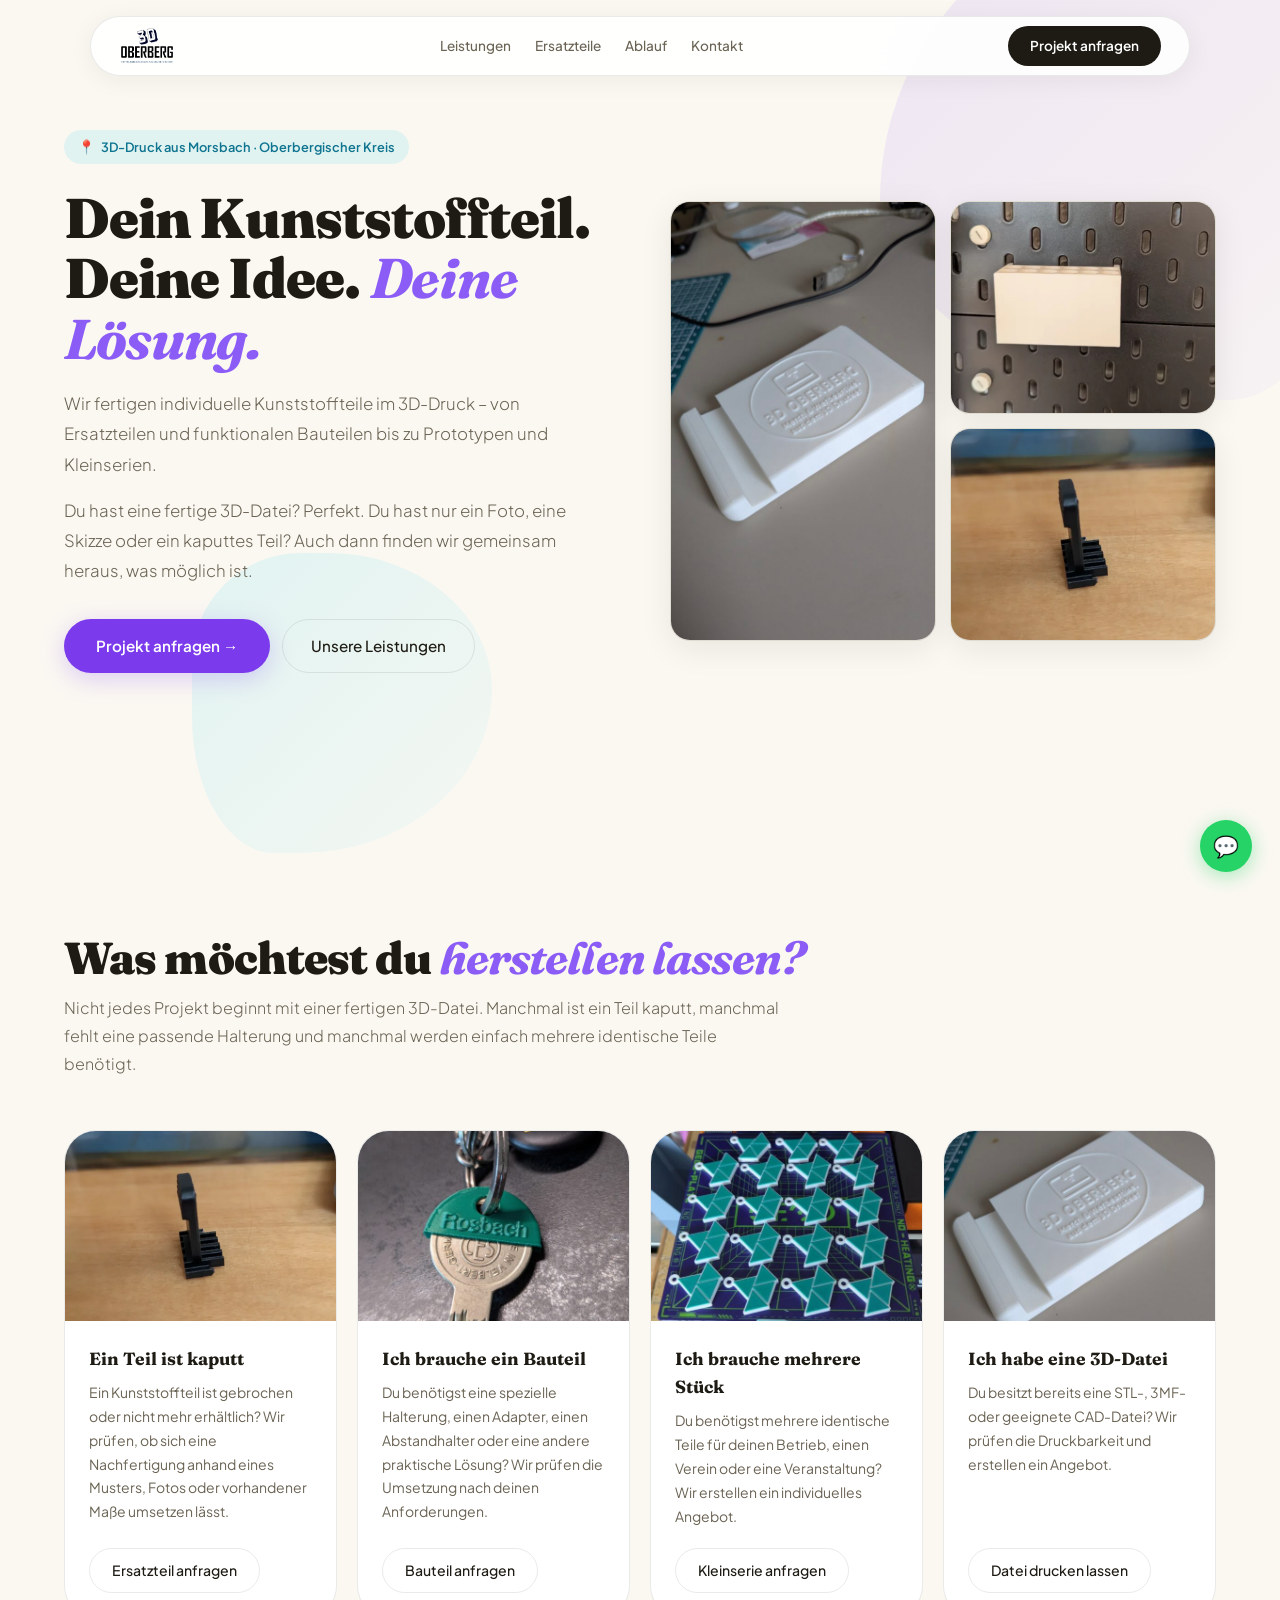
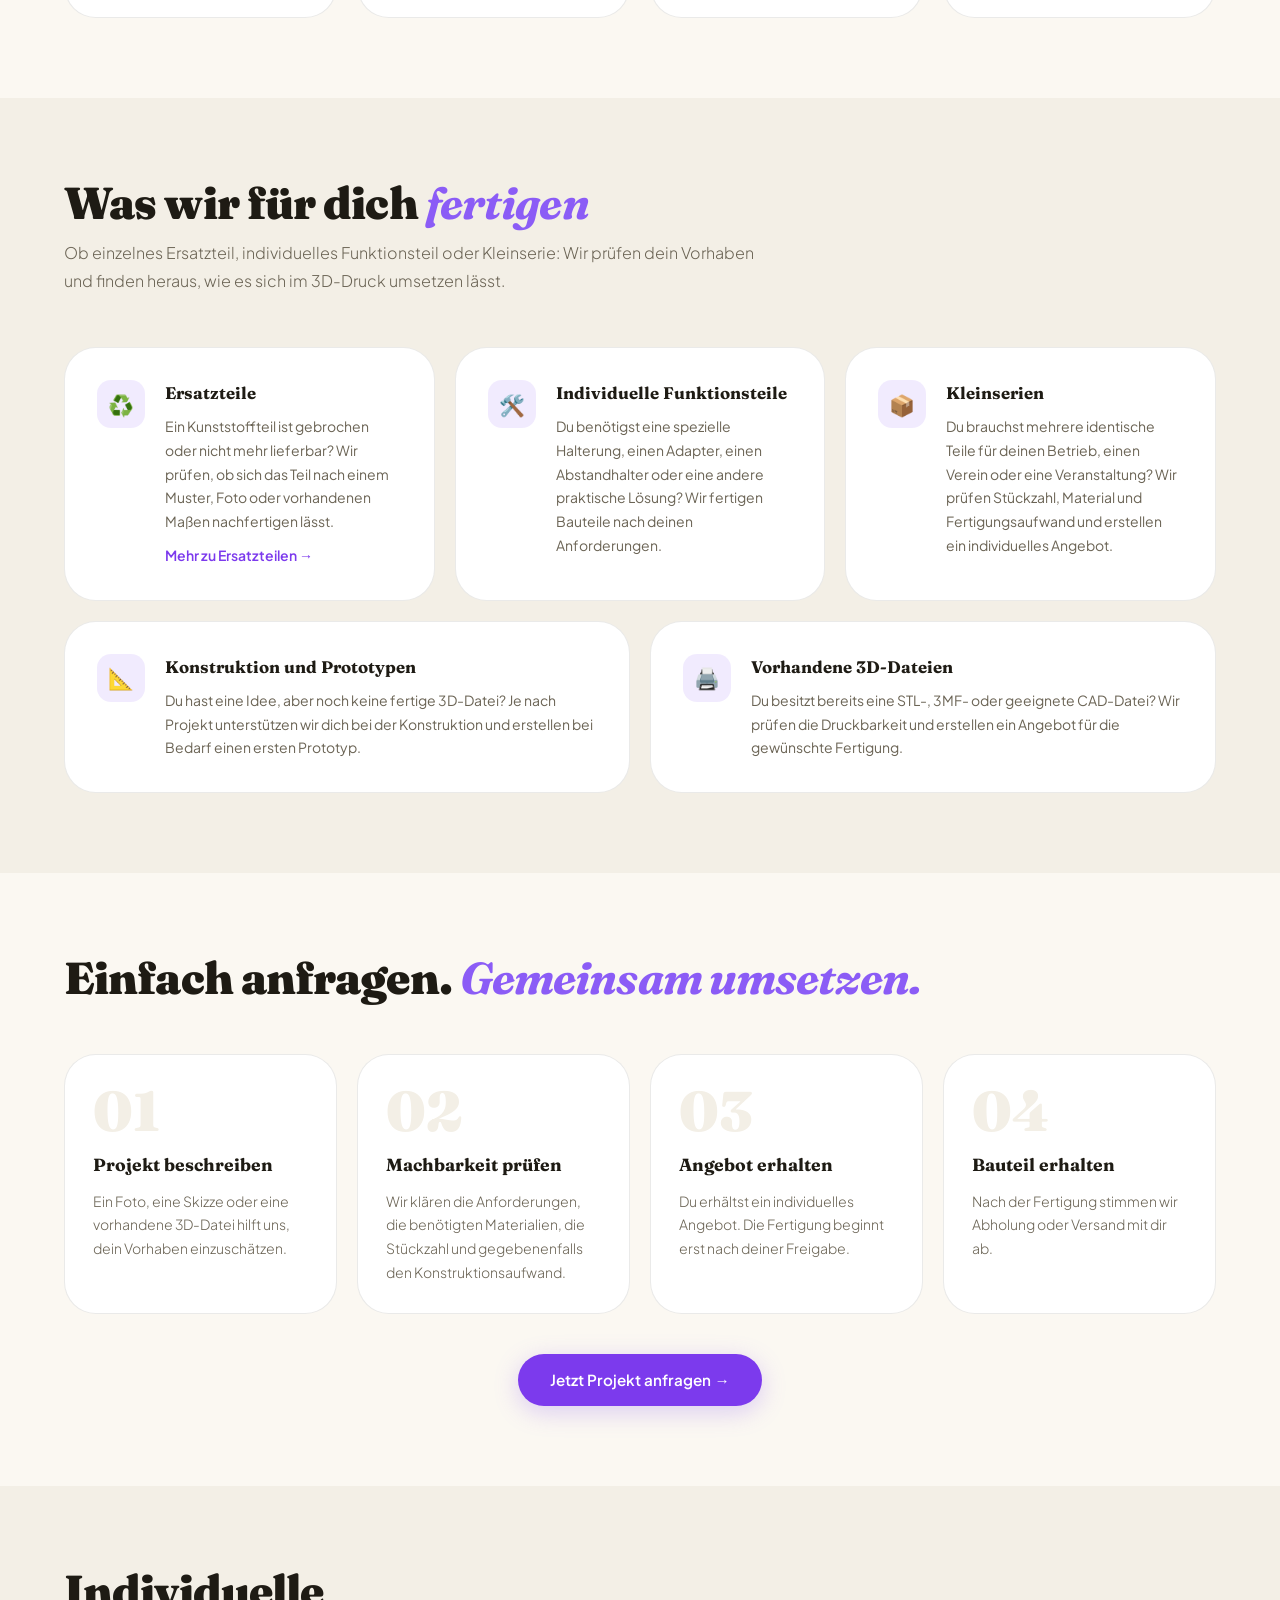
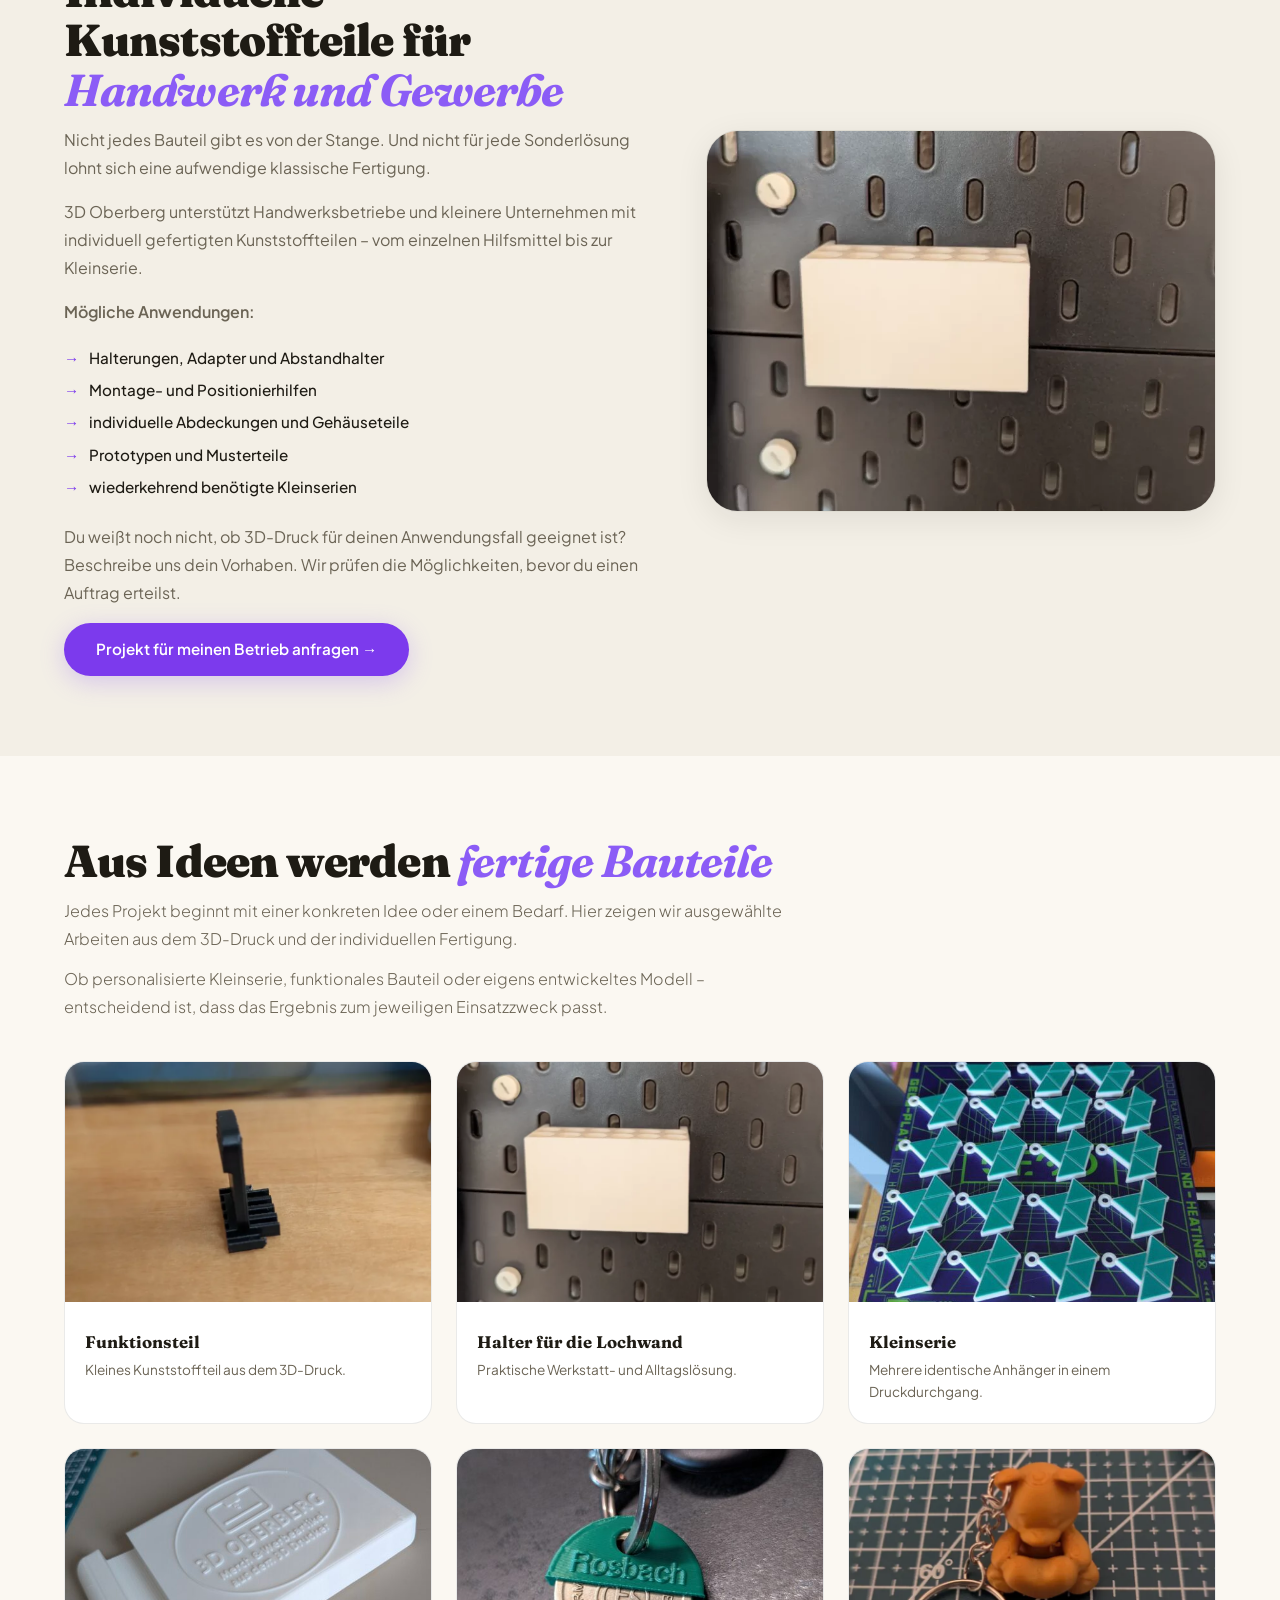
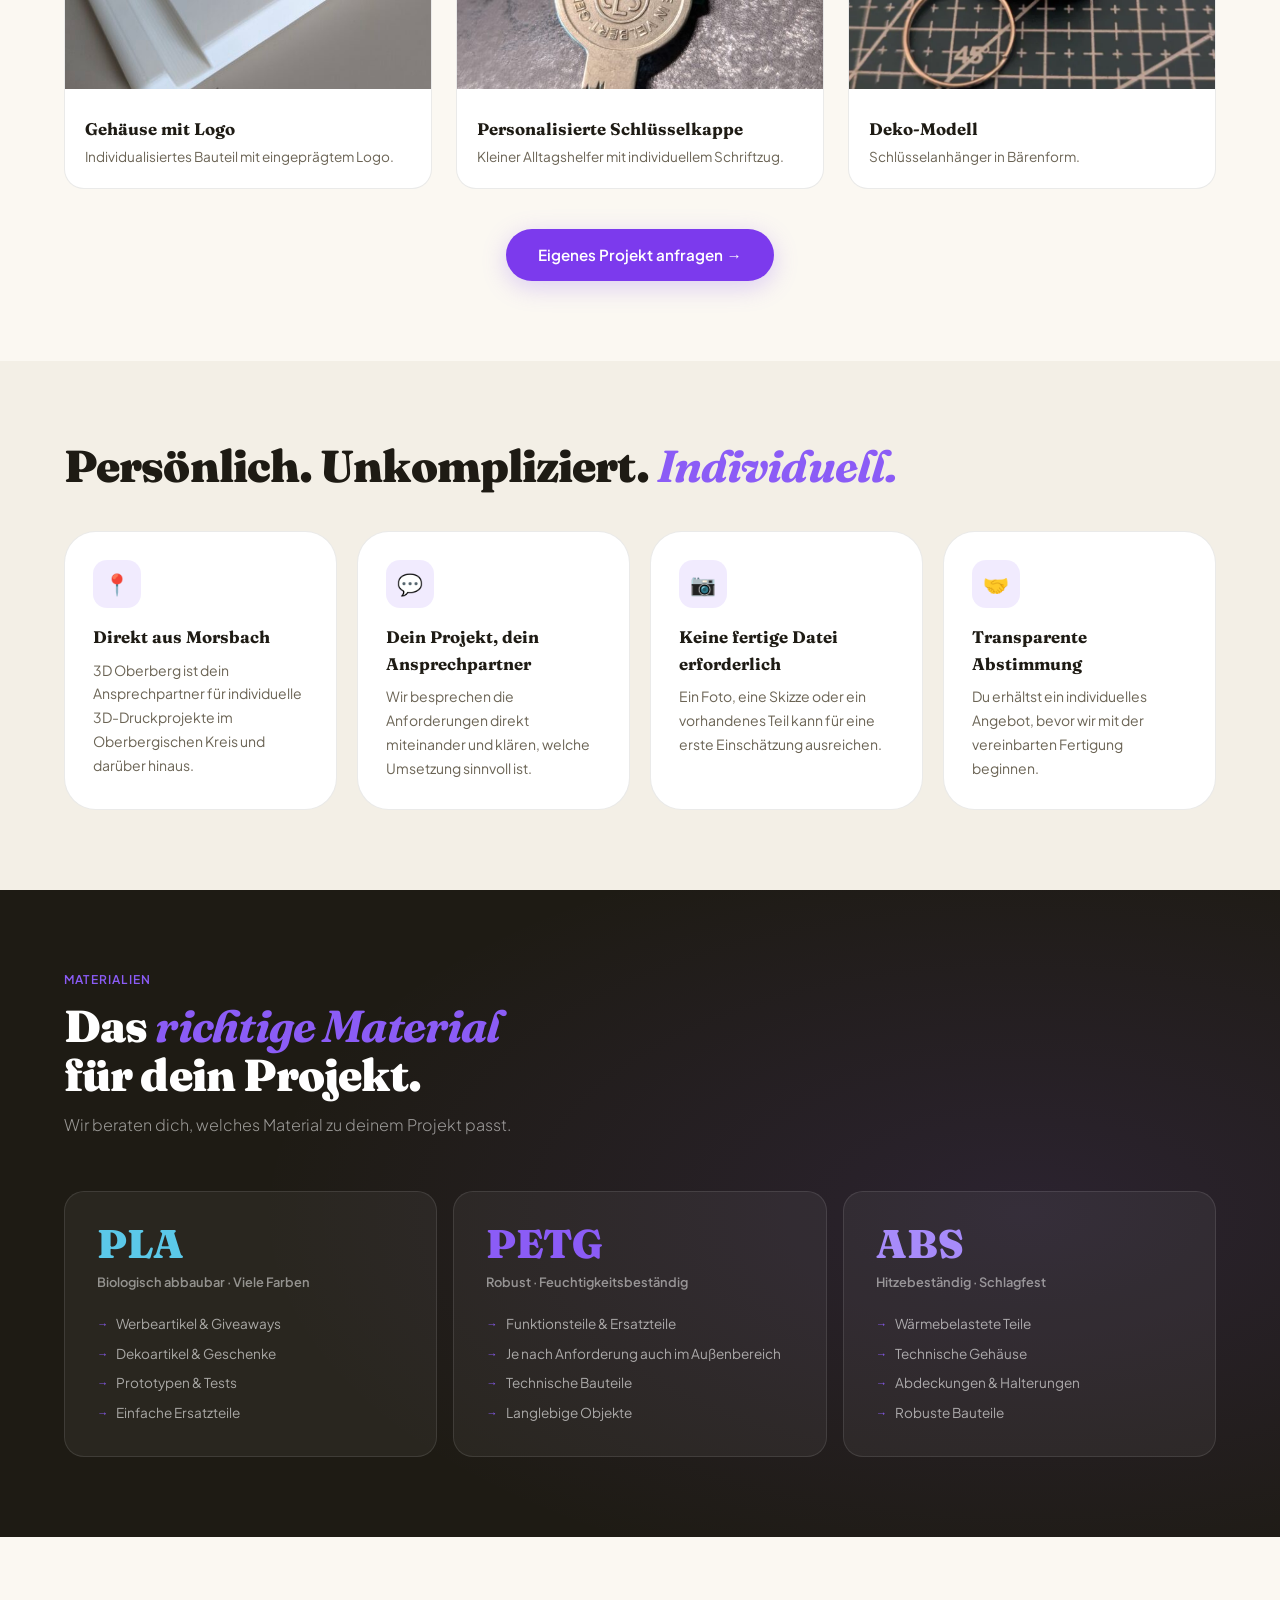
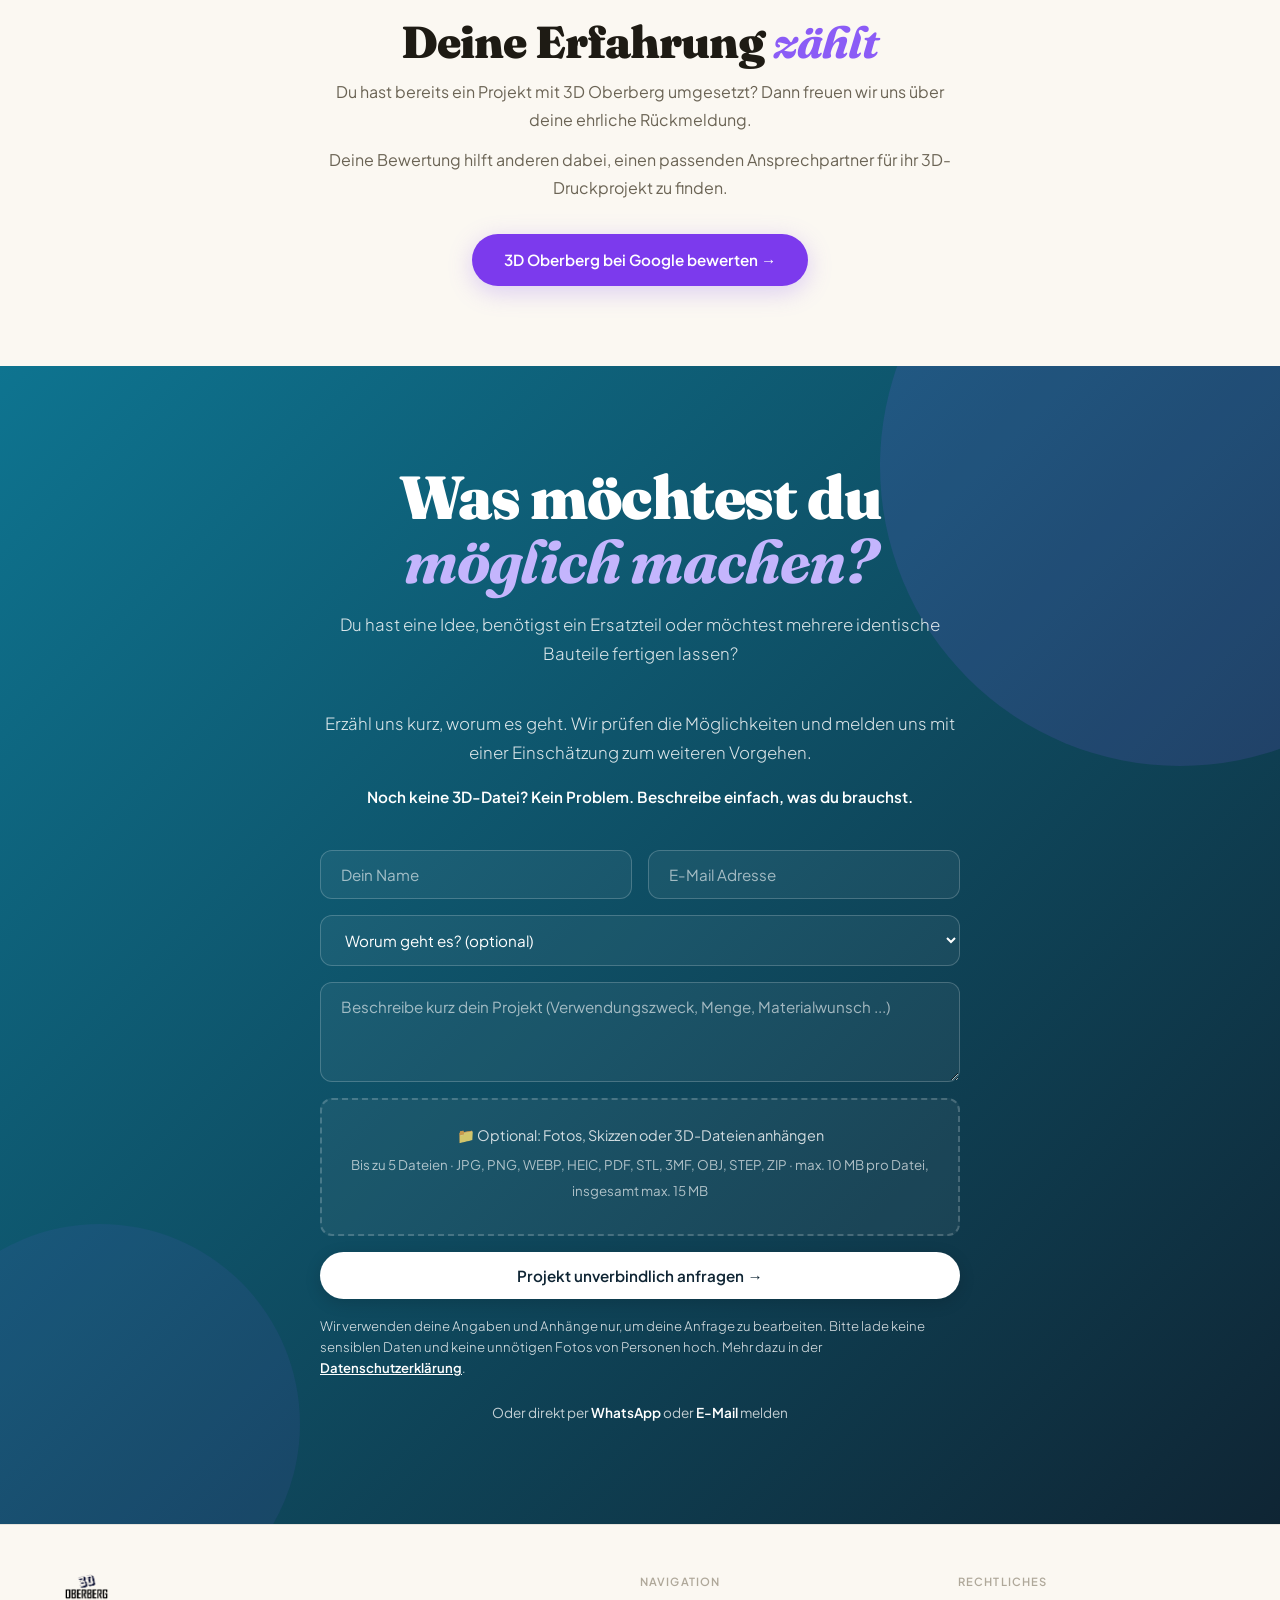
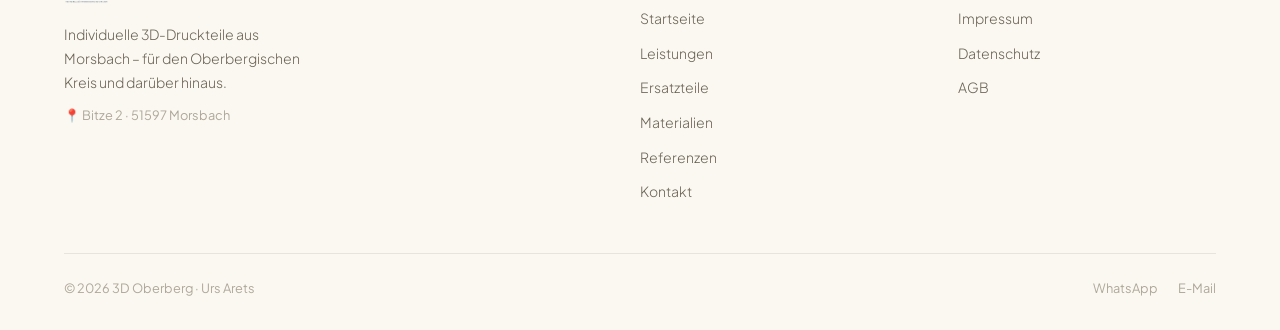
==== commit 18b3250b: "Improve website lead generation and local fonts Co-Authored-By: Claude Sonnet 5.5 <noreply@anthropic" ====
--- a/index.html
+++ b/index.html
@@ -13,8 +13,9 @@
 <meta property="og:title" content="3D Oberberg | 3D-Druck, Ersatzteile &amp; Kleinserien aus Morsbach">
 <meta property="og:description" content="Individuelle 3D-Druckteile aus Morsbach: Ersatzteile, Funktionsteile, Montagehilfen, Prototypen und Kleinserien.">
 <meta property="og:image" content="https://3doberberg.de/3D%20Oberberg_Logo_kl.png">
-<link rel="preconnect" href="https://fonts.googleapis.com">
-<link href="https://fonts.googleapis.com/css2?family=Fraunces:ital,opsz,wght@0,9..144,400;0,9..144,700;0,9..144,900;1,9..144,400;1,9..144,700&family=Plus+Jakarta+Sans:wght@300;400;500;600&display=swap" rel="stylesheet">
+<link rel="preload" href="fonts/plus-jakarta-sans.woff2" as="font" type="font/woff2" crossorigin>
+<link rel="preload" href="fonts/fraunces-roman.woff2" as="font" type="font/woff2" crossorigin>
+<link rel="stylesheet" href="fonts/fonts.css">
 <link rel="icon" type="image/png" href="3D%20Oberberg_Logo_kl.png">
 <style>
 *,*::before,*::after{box-sizing:border-box;margin:0;padding:0}
@@ -477,6 +478,8 @@
 .file-upload small{color:rgba(255,255,255,0.65) !important}
 #file-name{color:#C4B5FD}
 .cta-alt{color:rgba(255,255,255,0.75)}
+.cta-w-inner p.form-note{font-size:0.82rem;line-height:1.6;color:rgba(255,255,255,0.85);margin:0;text-align:left}
+.form-note a{color:#fff;font-weight:600;text-decoration:underline}
 .mat-w .sec-sub-w{max-width:720px}
 
 @media(max-width:1100px){
@@ -499,8 +502,9 @@
 }
 @media(max-width:640px){
   nav{padding:0 16px}
-  .nav-links a:not(:first-child){display:none}
-  .nav-btn{padding:8px 16px;font-size:0.8rem}
+  .nav-links a:not(:nth-child(2)){display:none}
+  .nav-logo img{height:32px !important}
+  .nav-btn{padding:8px 14px;font-size:0.78rem}
   .hero-badge{font-size:0.7rem;margin-bottom:16px}
   h1.warm{font-size:2.1rem;margin-bottom:14px}
   .hero-p{font-size:0.95rem;line-height:1.65;margin-bottom:12px}
@@ -529,6 +533,7 @@
   </a>
   <div class="nav-links">
     <a href="leistungen.html">Leistungen</a>
+    <a href="ersatzteile.html">Ersatzteile</a>
     <a href="#process-w">Ablauf</a>
     <a href="#cta-w">Kontakt</a>
   </div>
@@ -614,6 +619,7 @@
         <div>
           <h3>Ersatzteile</h3>
           <p>Ein Kunststoffteil ist gebrochen oder nicht mehr lieferbar? Wir prüfen, ob sich das Teil nach einem Muster, Foto oder vorhandenen Maßen nachfertigen lässt.</p>
+          <p style="margin-top:10px"><a href="ersatzteile.html" style="color:var(--purple-d);font-weight:600;text-decoration:none">Mehr zu Ersatzteilen →</a></p>
         </div>
       </div>
       <div class="sw-card">
@@ -864,13 +870,14 @@
       <textarea name="message" placeholder="Beschreibe kurz dein Projekt (Verwendungszweck, Menge, Materialwunsch ...)" aria-label="Projektbeschreibung" required></textarea>
 
       <label class="file-upload">
-        <input type="file" id="file-input" name="files[]" multiple accept=".stl,.obj,.3mf,.step,.stp,.zip,.jpg,.jpeg,.png,.webp,.heic,.pdf,image/*">
+        <input type="file" id="file-input" name="files[]" multiple accept=".stl,.obj,.3mf,.step,.stp,.zip,.jpg,.jpeg,.png,.webp,.heic,.pdf">
         <span>📁 Optional: Fotos, Skizzen oder 3D-Dateien anhängen</span>
         <small>Bis zu 5 Dateien · JPG, PNG, WEBP, HEIC, PDF, STL, 3MF, OBJ, STEP, ZIP · max. 10 MB pro Datei, insgesamt max. 15 MB</small>
         <div id="file-name"></div>
       </label>
 
       <button type="submit" class="btn-cta-white">Projekt unverbindlich anfragen →</button>
+      <p class="form-note">Wir verwenden deine Angaben und Anhänge nur, um deine Anfrage zu bearbeiten. Bitte lade keine sensiblen Daten und keine unnötigen Fotos von Personen hoch. Mehr dazu in der <a href="datenschutz.html">Datenschutzerklärung</a>.</p>
     </form>
 
     <div class="cta-alt">
@@ -894,8 +901,9 @@
       <div>
         <div class="fw-head">Navigation</div>
         <ul class="fw-links">
-          <li><a href="index.html">Startseite</a></li>
+          <li><a href="/">Startseite</a></li>
           <li><a href="leistungen.html">Leistungen</a></li>
+          <li><a href="ersatzteile.html">Ersatzteile</a></li>
           <li><a href="#mat-w">Materialien</a></li>
           <li><a href="#portfolio">Referenzen</a></li>
           <li><a href="#cta-w">Kontakt</a></li>
@@ -987,13 +995,14 @@
   const msg = document.createElement('p');
   msg.setAttribute('role', 'status');
   msg.style.cssText = 'margin-top:20px; font-weight:600; text-align:center;';
-  if (status === 'success') {
-    msg.style.color = '#A5F3FC';
-    msg.textContent = 'Vielen Dank! Deine Nachricht wurde gesendet. Wir melden uns bei dir.';
-  } else {
-    msg.style.color = '#FCA5A5';
-    msg.textContent = 'Das Senden hat nicht geklappt. Bitte prüfe deine Angaben (Dateityp und Größe: max. 5 Dateien, 10 MB pro Datei, 15 MB gesamt) oder schreib uns per WhatsApp oder E-Mail.';
-  }
+  const messages = {
+    success: 'Vielen Dank! Deine Nachricht wurde gesendet. Wir melden uns bei dir.',
+    size: 'Die Dateien sind zu groß (max. 10 MB pro Datei, 15 MB insgesamt). Bitte verkleinere sie oder schick sie uns per E-Mail oder WhatsApp.',
+    file: 'Mit einer Datei stimmt etwas nicht. Erlaubt sind bis zu 5 Dateien (JPG, PNG, WEBP, HEIC, PDF, STL, 3MF, OBJ, STEP, ZIP). Bitte prüfe deine Auswahl.',
+    error: 'Das Senden hat nicht geklappt. Bitte prüfe Name, E-Mail und Beschreibung oder schreib uns per WhatsApp oder E-Mail.'
+  };
+  msg.style.color = status === 'success' ? '#A5F3FC' : '#FCA5A5';
+  msg.textContent = messages[status] || messages.error;
   form.appendChild(msg);
 }
 </script>
--- a/fonts/fonts.css
+++ b/fonts/fonts.css
@@ -0,0 +1,13 @@
+/* Lokal gehostete Schriften (SIL Open Font License 1.1, siehe OFL-*.txt und README.txt) */
+@font-face{
+  font-family:'Fraunces';font-style:normal;font-weight:400 900;font-display:swap;
+  src:url(fraunces-roman.woff2) format('woff2');
+}
+@font-face{
+  font-family:'Fraunces';font-style:italic;font-weight:400 700;font-display:swap;
+  src:url(fraunces-italic.woff2) format('woff2');
+}
+@font-face{
+  font-family:'Plus Jakarta Sans';font-style:normal;font-weight:300 600;font-display:swap;
+  src:url(plus-jakarta-sans.woff2) format('woff2');
+}
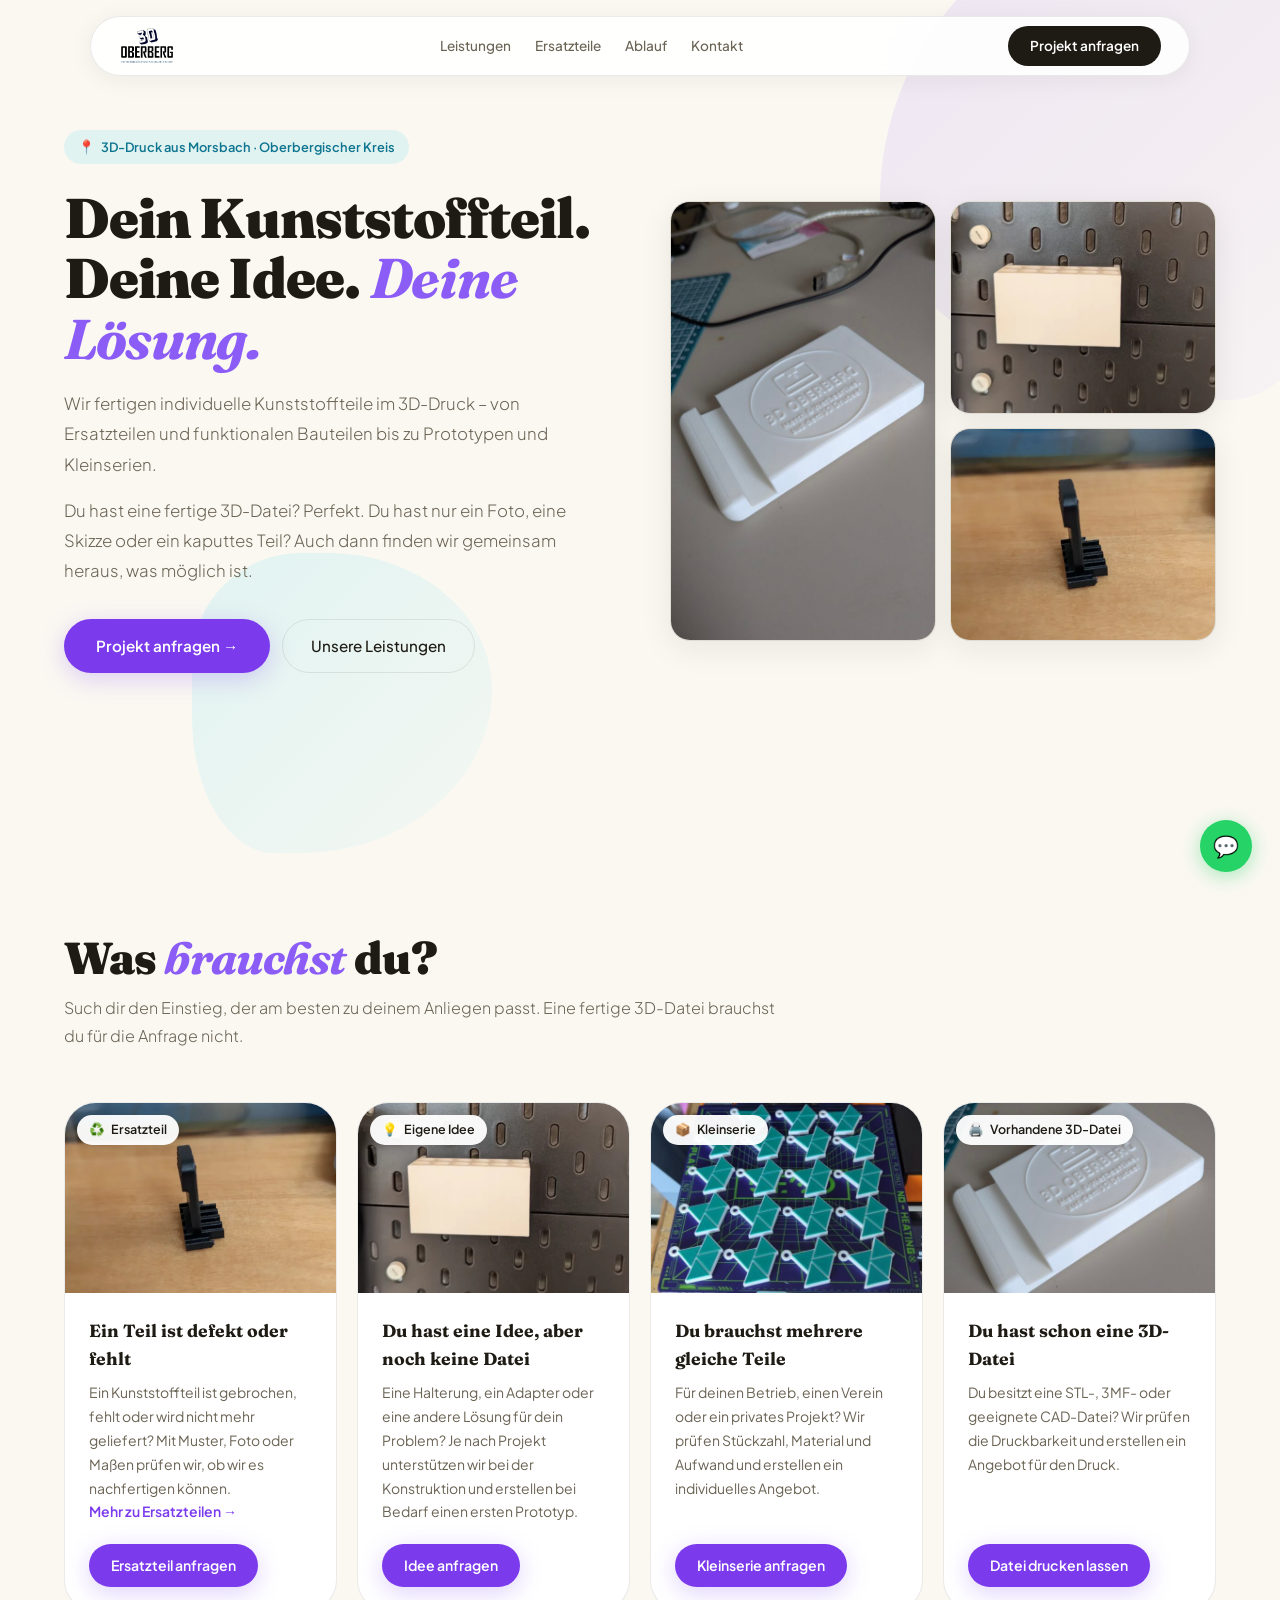
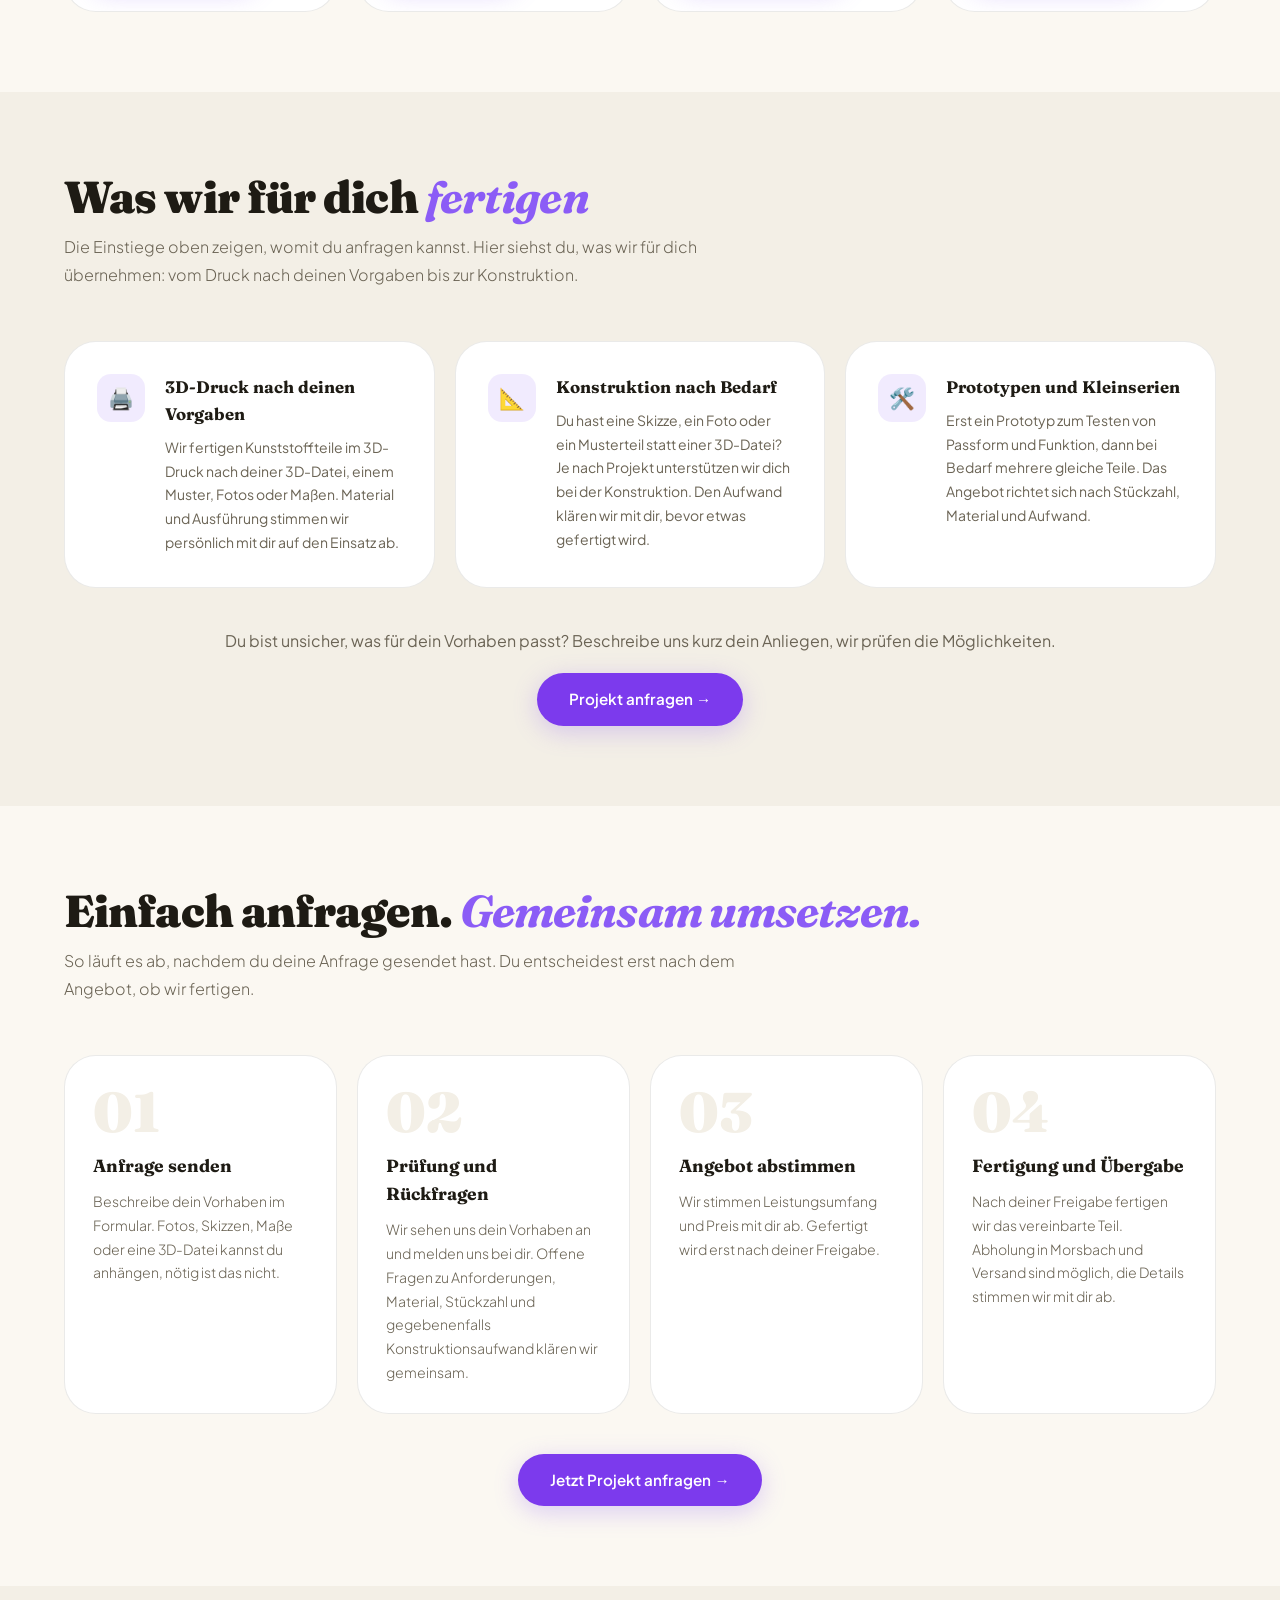
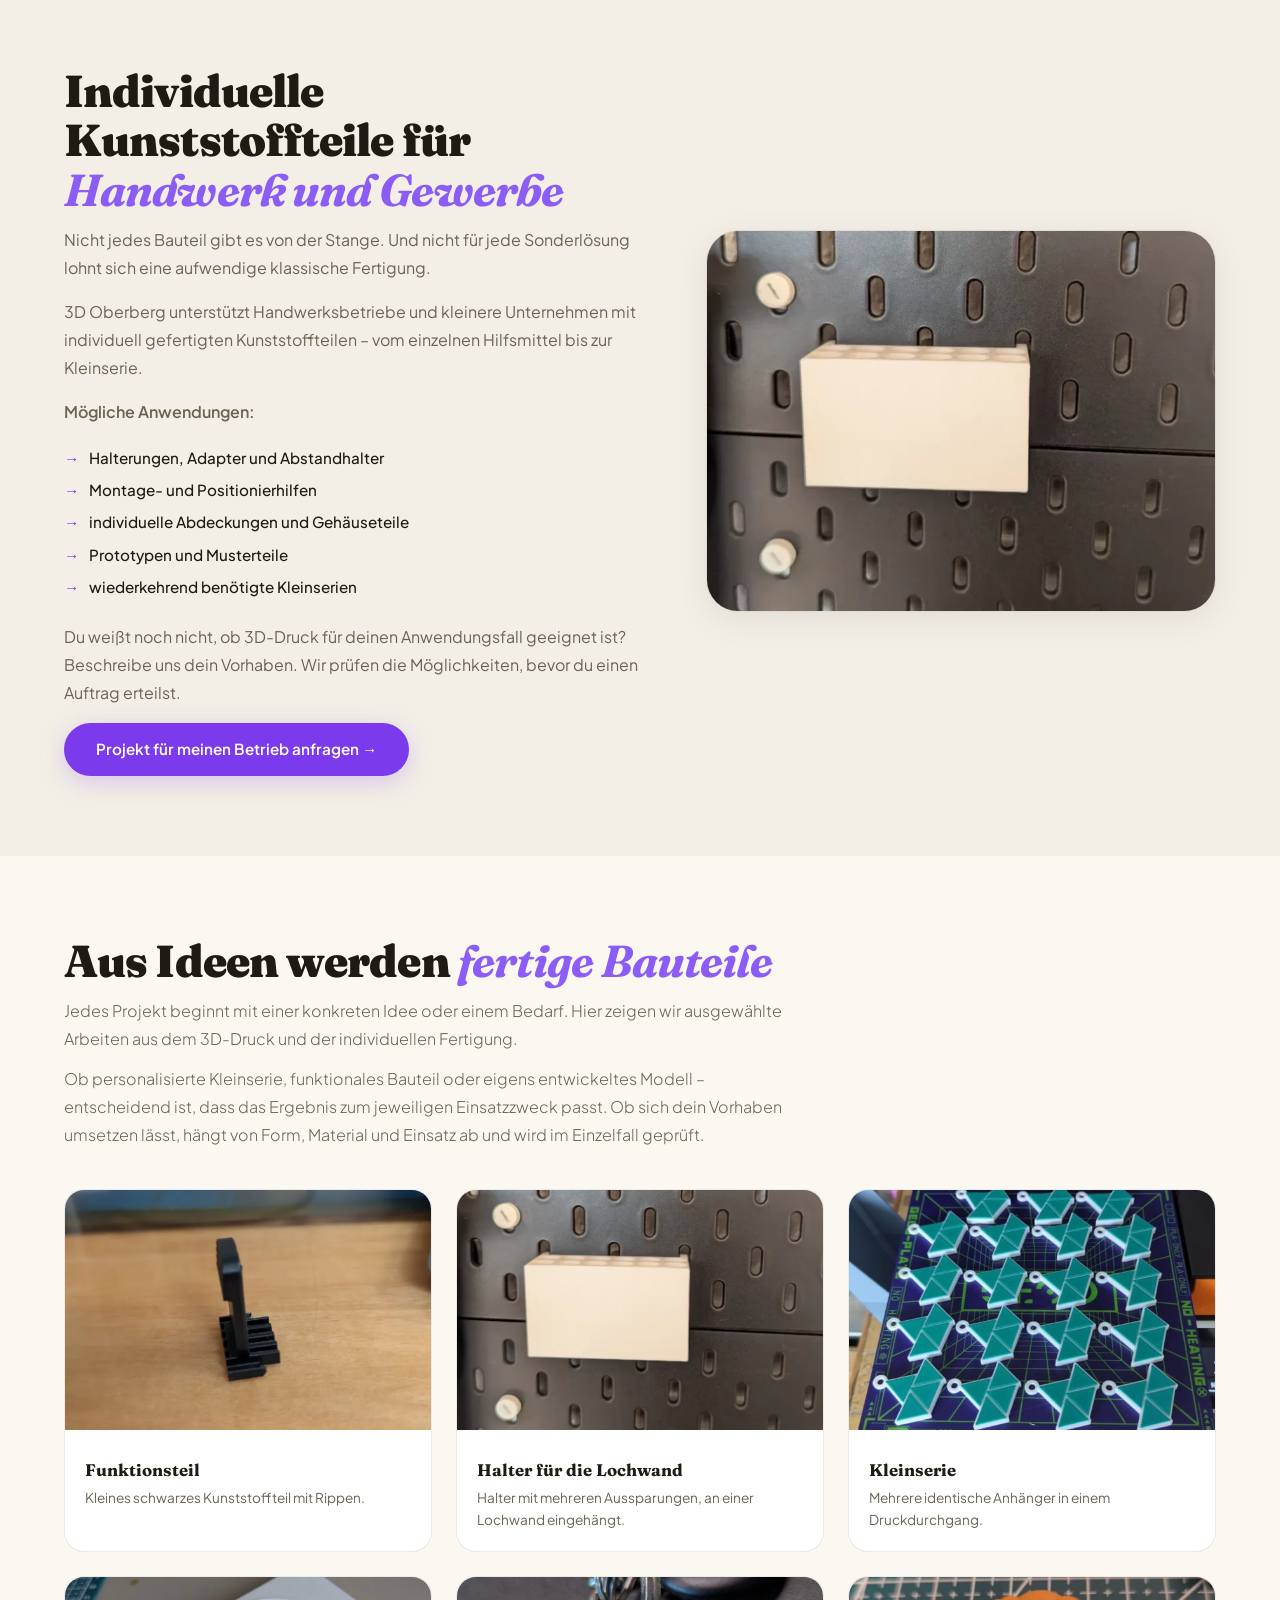
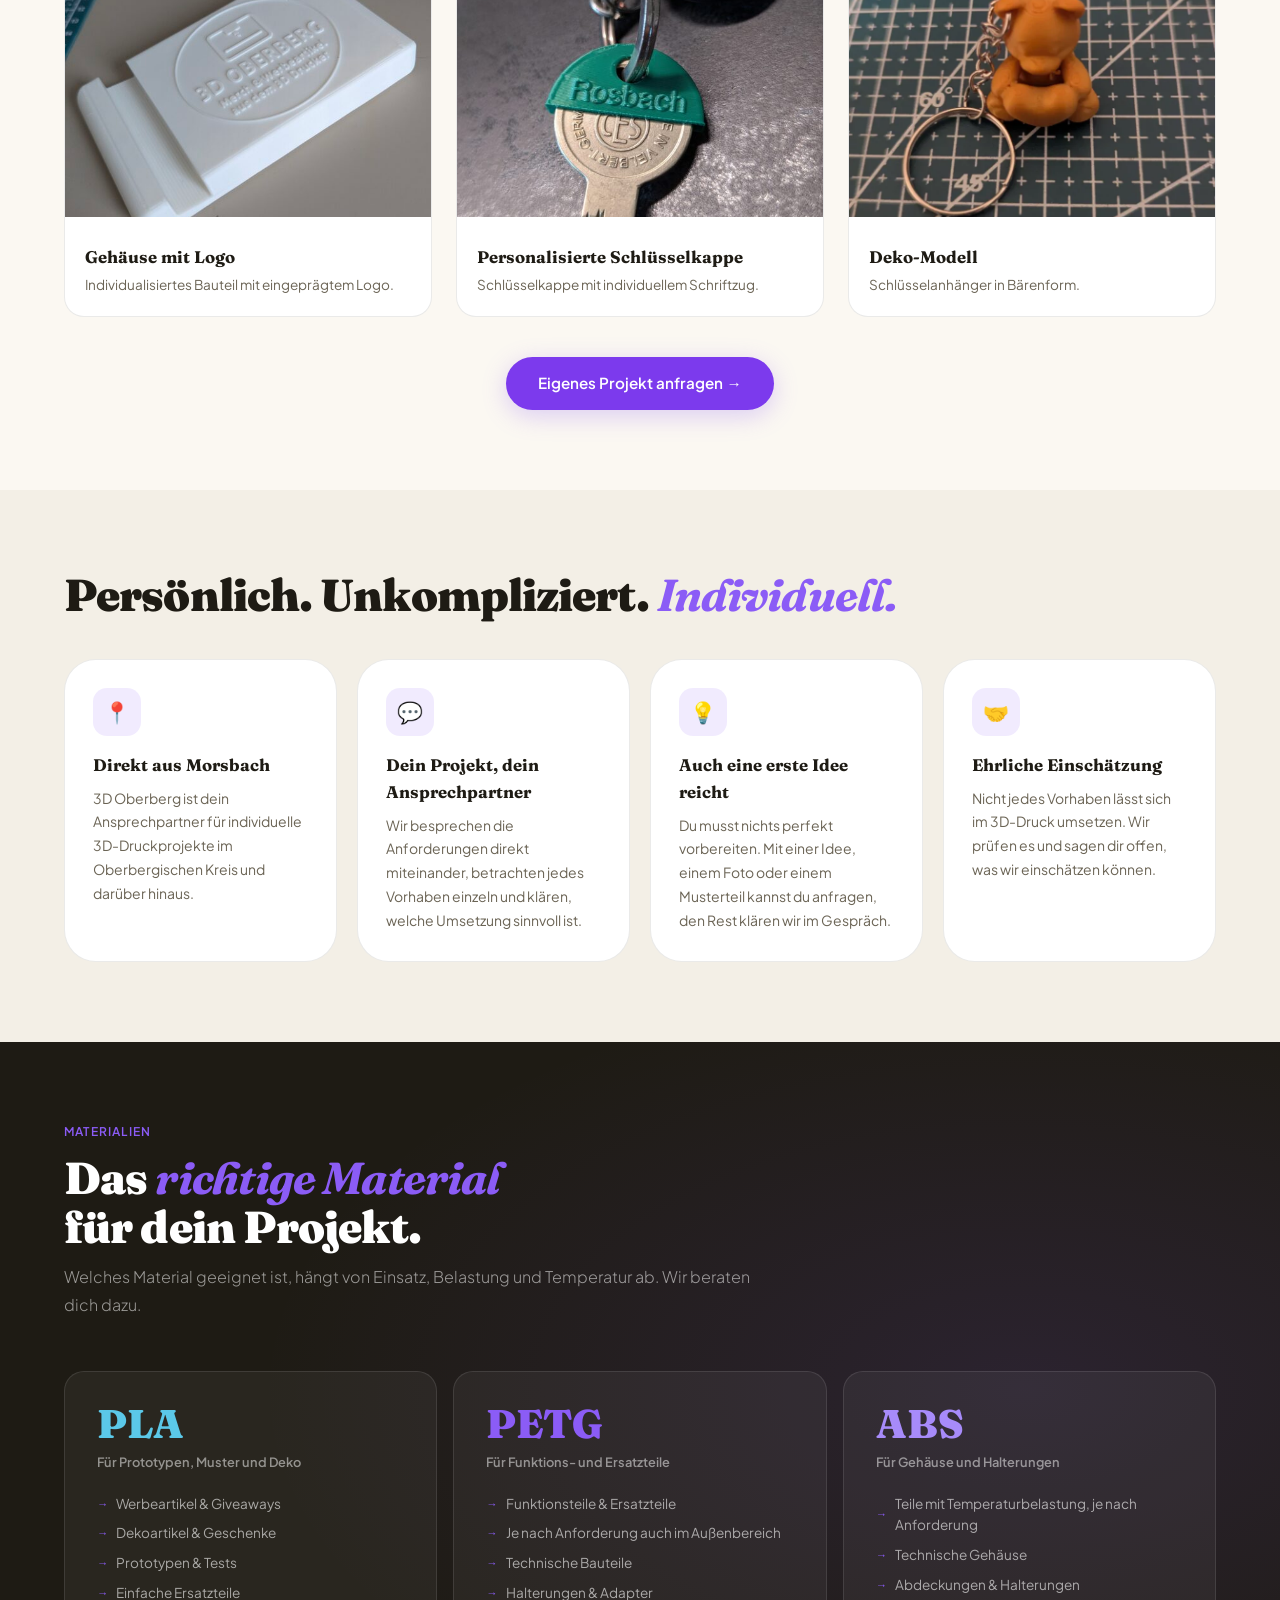
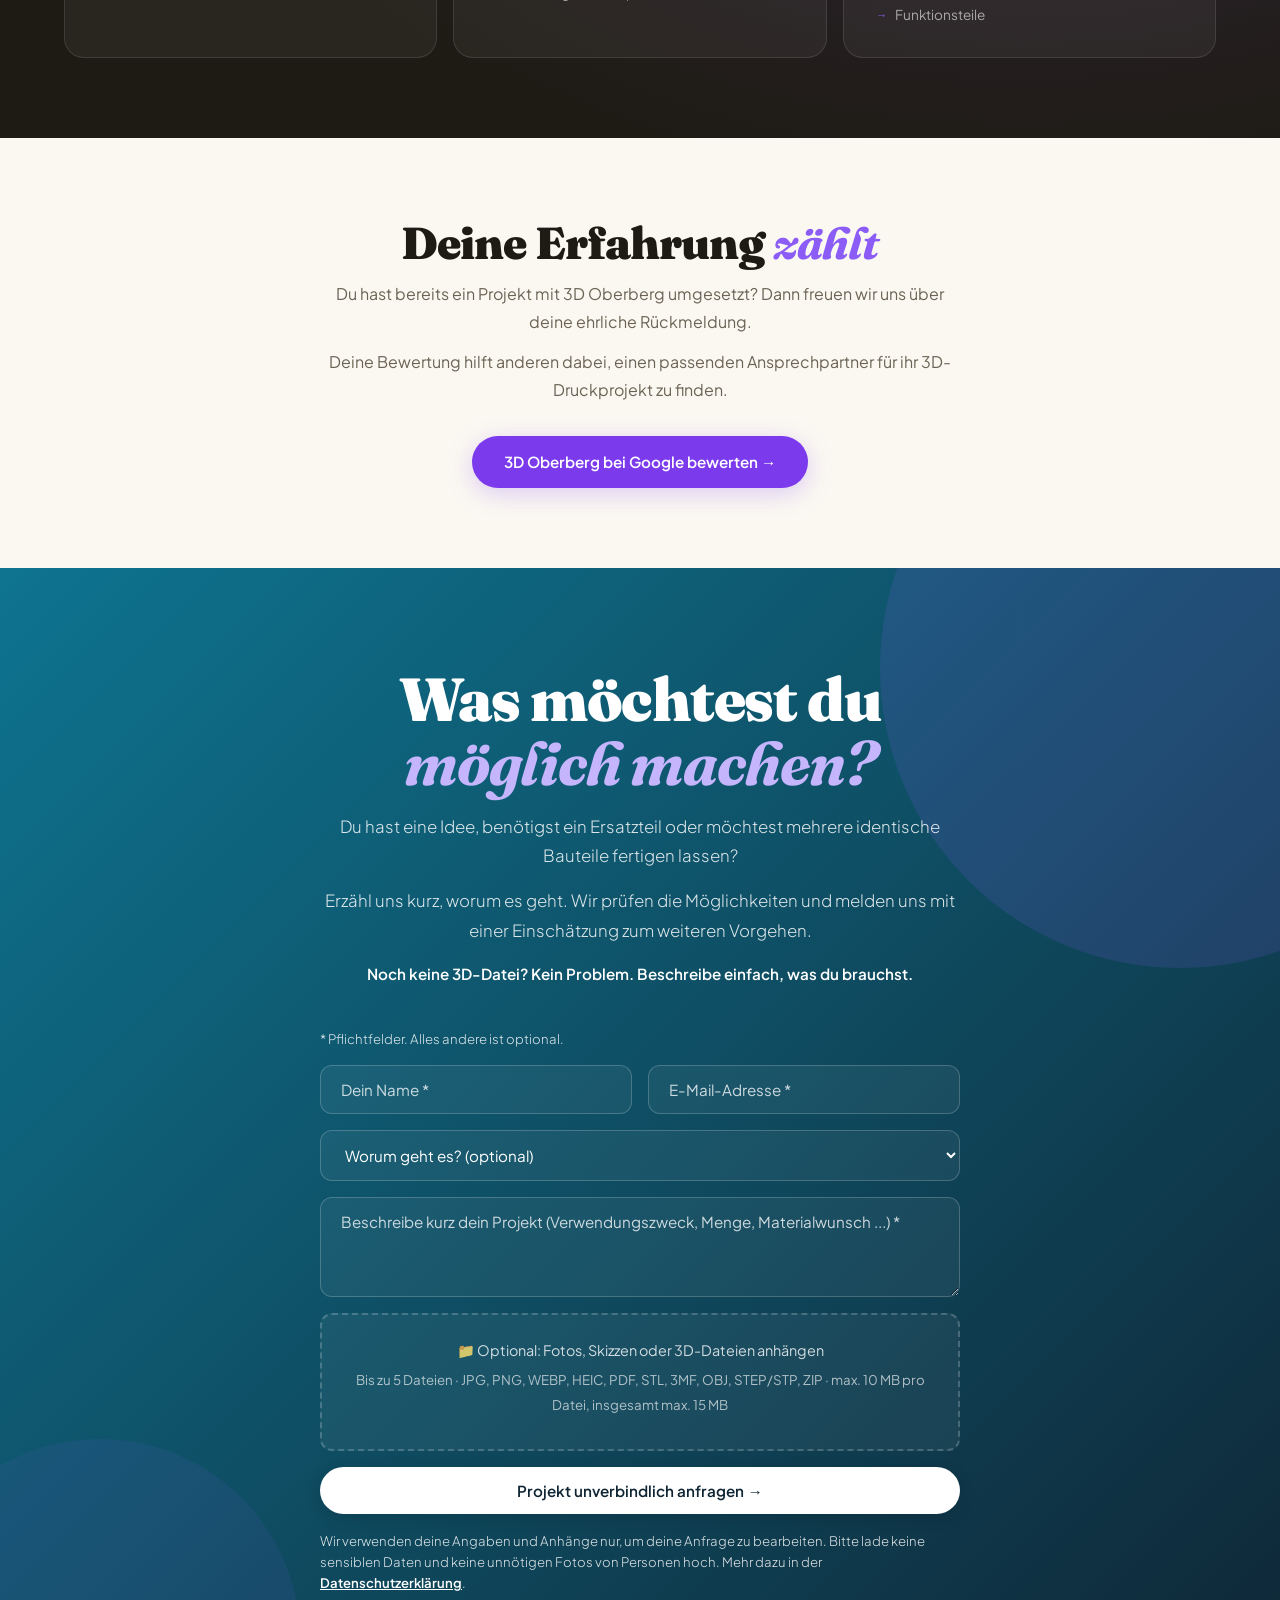
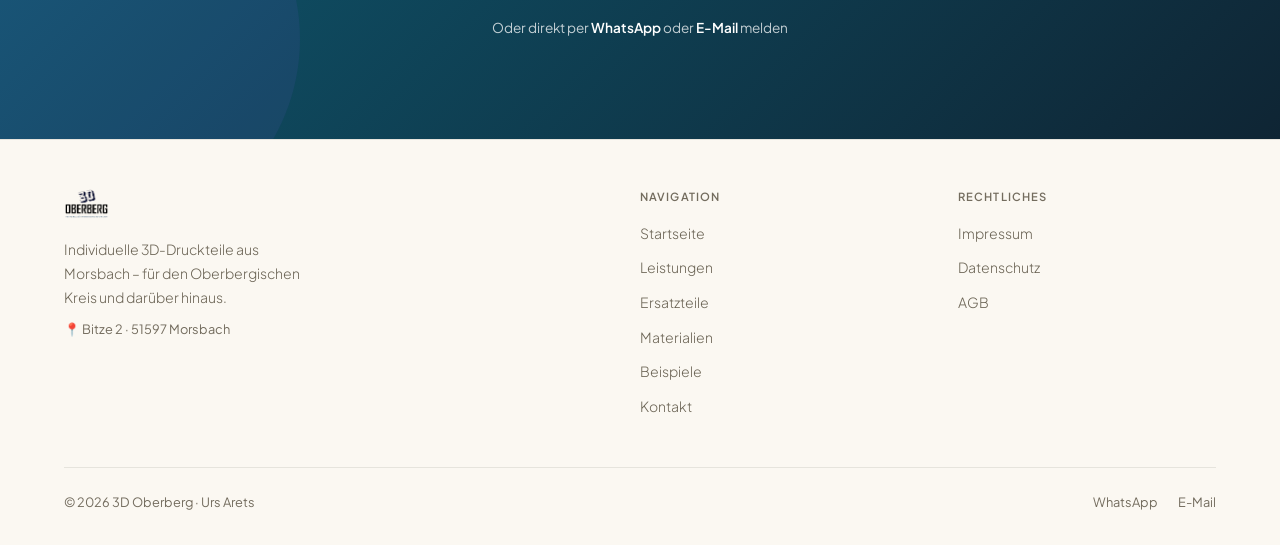
==== commit e5af1e4f: "Improve website pages and mobile layout Co-Authored-By: Claude Sonnet 5.5 <noreply@anthropic.com>" ====
--- a/index.html
+++ b/index.html
@@ -17,6 +17,7 @@
 <link rel="preload" href="fonts/fraunces-roman.woff2" as="font" type="font/woff2" crossorigin>
 <link rel="stylesheet" href="fonts/fonts.css">
 <link rel="icon" type="image/png" href="3D%20Oberberg_Logo_kl.png">
+<noscript><style>.sw-card{opacity:1;transform:none}</style></noscript>
 <style>
 *,*::before,*::after{box-sizing:border-box;margin:0;padding:0}
 :root{
@@ -25,7 +26,7 @@
   --surface:#FFFFFF;
   --ink:#1E1B14;
   --ink2:#6B6455;
-  --ink3:#AFA89A;
+  --ink3:#736C5E;
   --orange:#8B5CF6;
   --orange-soft:rgba(139,92,246,0.12);
   --green:#22D3EE;
@@ -336,7 +337,9 @@
   transition:border-color .2s, background .2s;display:block;
 }
 .file-upload:hover{border-color:var(--orange);background:rgba(255,255,255,0.08)}
-.file-upload input{display:none}
+.file-upload{position:relative}
+.file-upload input{position:absolute;opacity:0;width:1px;height:1px;overflow:hidden}
+.file-upload:focus-within{border-color:var(--orange);outline:2px solid #C4B5FD;outline-offset:3px}
 .file-upload span{display:block;font-size:0.9rem;color:rgba(255,255,255,0.8);margin-bottom:4px}
 #file-name{font-size:0.75rem;color:var(--orange);font-weight:600;margin-top:8px}
 .cta-form .btn-cta-white{width:100%;justify-content:center;border:none;cursor:pointer;font-family:inherit}
@@ -422,13 +425,26 @@
 .uc-body{padding:24px;display:flex;flex-direction:column;flex:1}
 .uc-card h3{font-family:'Fraunces',sans-serif;font-size:1.1rem;font-weight:700;margin-bottom:8px}
 .uc-card p{font-size:0.875rem;color:var(--ink2);line-height:1.7;margin-bottom:20px}
-.uc-card .btn-warm-ghost{margin-top:auto;align-self:flex-start}
+.uc-media{position:relative}
+.uc-tag{
+  position:absolute;top:12px;left:12px;
+  display:inline-flex;align-items:center;gap:6px;
+  background:rgba(255,255,255,0.95);color:var(--ink);
+  font-size:0.78rem;font-weight:600;
+  padding:5px 12px;border-radius:100px;
+  box-shadow:0 2px 10px rgba(30,27,20,0.12);
+}
+.uc-card .btn-warm-main{margin-top:auto;align-self:flex-start}
+.uc-more{font-weight:600;color:var(--purple-d);text-decoration:none;white-space:nowrap}
+.uc-more:hover{text-decoration:underline}
 
 /* Leistungen: 5 Karten, 3 + 2 */
 .services-w-grid{grid-template-columns:repeat(6,1fr)}
 .services-w-grid .sw-card{grid-column:span 2;padding:32px}
 .services-w-grid .sw-card:nth-child(n+4){grid-column:span 3}
 .sw-card p{font-weight:400}
+.services-cta{margin-top:40px;text-align:center}
+.services-cta p{font-size:1rem;color:var(--ink2);margin-bottom:20px}
 
 /* Ablauf */
 .steps-w{grid-template-columns:repeat(4,1fr);gap:20px}
@@ -466,6 +482,7 @@
 /* Abschluss / Formular */
 .cta-w{background:linear-gradient(135deg,#0E7490 0%,#0F2534 100%)}
 .cta-w-inner p{color:rgba(255,255,255,0.85)}
+.cta-w-inner h2 + p{margin-bottom:16px}
 .cta-w-inner p.cta-note{font-size:0.95rem;font-weight:600;color:#fff;margin:-24px 0 0}
 .cta-w-inner h2 em{color:#C4B5FD}
 .cta-form select{
@@ -474,9 +491,11 @@
   color:#fff;font-family:inherit;font-size:0.95rem;
 }
 .cta-form select option{color:var(--ink);background:#fff}
-.cta-form input::placeholder,.cta-form textarea::placeholder{color:rgba(255,255,255,0.6)}
+.cta-form input::placeholder,.cta-form textarea::placeholder{color:rgba(255,255,255,0.78)}
 .file-upload small{color:rgba(255,255,255,0.65) !important}
 #file-name{color:#C4B5FD}
+#file-name.is-error{color:#FCA5A5}
+.cta-w-inner p.form-req{margin:0 0 -4px}
 .cta-alt{color:rgba(255,255,255,0.75)}
 .cta-w-inner p.form-note{font-size:0.82rem;line-height:1.6;color:rgba(255,255,255,0.85);margin:0;text-align:left}
 .form-note a{color:#fff;font-weight:600;text-decoration:underline}
@@ -566,42 +585,54 @@
   </div>
 </section>
 
-<!-- B: ANWENDUNGSFÄLLE -->
+<!-- B: EINSTIEGE -->
 <section class="usecase-w" id="usecases">
   <div class="sec-inner">
-    <h2 class="warm-h2">Was möchtest du <em>herstellen lassen?</em></h2>
-    <p class="sec-sub-w">Nicht jedes Projekt beginnt mit einer fertigen 3D-Datei. Manchmal ist ein Teil kaputt, manchmal fehlt eine passende Halterung und manchmal werden einfach mehrere identische Teile benötigt.</p>
+    <h2 class="warm-h2">Was <em>brauchst</em> du?</h2>
+    <p class="sec-sub-w">Such dir den Einstieg, der am besten zu deinem Anliegen passt. Eine fertige 3D-Datei brauchst du für die Anfrage nicht.</p>
     <div class="usecase-grid">
       <article class="uc-card">
-        <img src="funktionsteil-768x575.webp" alt="Kleines schwarzes Kunststoffteil mit Rippen auf einer Holzfläche" loading="lazy">
+        <div class="uc-media">
+          <img src="funktionsteil-768x575.webp" alt="Kleines schwarzes Kunststoffteil mit Rippen auf einer Holzfläche" loading="lazy">
+          <span class="uc-tag"><span aria-hidden="true">♻️</span> Ersatzteil</span>
+        </div>
         <div class="uc-body">
-          <h3>Ein Teil ist kaputt</h3>
-          <p>Ein Kunststoffteil ist gebrochen oder nicht mehr erhältlich? Wir prüfen, ob sich eine Nachfertigung anhand eines Musters, Fotos oder vorhandener Maße umsetzen lässt.</p>
-          <a href="#cta-w" class="btn-warm-ghost btn-sm" data-projekt="ersatzteil">Ersatzteil anfragen</a>
+          <h3>Ein Teil ist defekt oder fehlt</h3>
+          <p>Ein Kunststoffteil ist gebrochen, fehlt oder wird nicht mehr geliefert? Mit Muster, Foto oder Maßen prüfen wir, ob wir es nachfertigen können. <a href="ersatzteile.html" class="uc-more">Mehr zu Ersatzteilen →</a></p>
+          <a href="#cta-w" class="btn-warm-main btn-sm" data-projekt="ersatzteil">Ersatzteil anfragen</a>
         </div>
       </article>
       <article class="uc-card">
-        <img src="PXL_20251027_143704354.MP_-576x1024.jpg" alt="Grüne 3D-gedruckte Schlüsselkappe mit Schriftzug an einem Schlüsselbund" loading="lazy">
+        <div class="uc-media">
+          <img src="prototyp-768x575.webp" alt="Weißer Halter mit mehreren Aussparungen, eingehängt an einer schwarzen Lochwand" loading="lazy">
+          <span class="uc-tag"><span aria-hidden="true">💡</span> Eigene Idee</span>
+        </div>
         <div class="uc-body">
-          <h3>Ich brauche ein Bauteil</h3>
-          <p>Du benötigst eine spezielle Halterung, einen Adapter, einen Abstandhalter oder eine andere praktische Lösung? Wir prüfen die Umsetzung nach deinen Anforderungen.</p>
-          <a href="#cta-w" class="btn-warm-ghost btn-sm" data-projekt="bauteil">Bauteil anfragen</a>
+          <h3>Du hast eine Idee, aber noch keine Datei</h3>
+          <p>Eine Halterung, ein Adapter oder eine andere Lösung für dein Problem? Je nach Projekt unterstützen wir bei der Konstruktion und erstellen bei Bedarf einen ersten Prototyp.</p>
+          <a href="#cta-w" class="btn-warm-main btn-sm" data-projekt="konstruktion">Idee anfragen</a>
         </div>
       </article>
       <article class="uc-card">
-        <img src="giveaway-576x1024.jpg" alt="Mehrere identische türkisfarbene Anhänger auf dem Druckbett eines 3D-Druckers" loading="lazy">
+        <div class="uc-media">
+          <img src="giveaway-576x1024.jpg" alt="Mehrere identische türkisfarbene Anhänger auf dem Druckbett eines 3D-Druckers" loading="lazy">
+          <span class="uc-tag"><span aria-hidden="true">📦</span> Kleinserie</span>
+        </div>
         <div class="uc-body">
-          <h3>Ich brauche mehrere Stück</h3>
-          <p>Du benötigst mehrere identische Teile für deinen Betrieb, einen Verein oder eine Veranstaltung? Wir erstellen ein individuelles Angebot.</p>
-          <a href="#cta-w" class="btn-warm-ghost btn-sm" data-projekt="kleinserie">Kleinserie anfragen</a>
+          <h3>Du brauchst mehrere gleiche Teile</h3>
+          <p>Für deinen Betrieb, einen Verein oder ein privates Projekt? Wir prüfen Stückzahl, Material und Aufwand und erstellen ein individuelles Angebot.</p>
+          <a href="#cta-w" class="btn-warm-main btn-sm" data-projekt="kleinserie">Kleinserie anfragen</a>
         </div>
       </article>
       <article class="uc-card">
-        <img src="PXL_20251229_095257954.MP_-576x1024.jpg" alt="Weißes 3D-gedrucktes Gehäuse mit eingeprägtem Logo" loading="lazy">
+        <div class="uc-media">
+          <img src="PXL_20251229_095257954.MP_-576x1024.jpg" alt="Weißes 3D-gedrucktes Gehäuse mit eingeprägtem Logo" loading="lazy">
+          <span class="uc-tag"><span aria-hidden="true">🖨️</span> Vorhandene 3D-Datei</span>
+        </div>
         <div class="uc-body">
-          <h3>Ich habe eine 3D-Datei</h3>
-          <p>Du besitzt bereits eine STL-, 3MF- oder geeignete CAD-Datei? Wir prüfen die Druckbarkeit und erstellen ein Angebot.</p>
-          <a href="#cta-w" class="btn-warm-ghost btn-sm" data-projekt="datei">Datei drucken lassen</a>
+          <h3>Du hast schon eine 3D-Datei</h3>
+          <p>Du besitzt eine STL-, 3MF- oder geeignete CAD-Datei? Wir prüfen die Druckbarkeit und erstellen ein Angebot für den Druck.</p>
+          <a href="#cta-w" class="btn-warm-main btn-sm" data-projekt="datei">Datei drucken lassen</a>
         </div>
       </article>
     </div>
@@ -612,44 +643,33 @@
 <section class="services-w sec-alt" id="services-w">
   <div class="services-w-inner">
     <h2 class="warm-h2">Was wir für dich <em>fertigen</em></h2>
-    <p class="sec-sub-w">Ob einzelnes Ersatzteil, individuelles Funktionsteil oder Kleinserie: Wir prüfen dein Vorhaben und finden heraus, wie es sich im 3D-Druck umsetzen lässt.</p>
+    <p class="sec-sub-w">Die Einstiege oben zeigen, womit du anfragen kannst. Hier siehst du, was wir für dich übernehmen: vom Druck nach deinen Vorgaben bis zur Konstruktion.</p>
     <div class="services-w-grid">
       <div class="sw-card">
-        <div class="sw-icon-w" aria-hidden="true">♻️</div>
+        <div class="sw-icon-w" aria-hidden="true">🖨️</div>
         <div>
-          <h3>Ersatzteile</h3>
-          <p>Ein Kunststoffteil ist gebrochen oder nicht mehr lieferbar? Wir prüfen, ob sich das Teil nach einem Muster, Foto oder vorhandenen Maßen nachfertigen lässt.</p>
-          <p style="margin-top:10px"><a href="ersatzteile.html" style="color:var(--purple-d);font-weight:600;text-decoration:none">Mehr zu Ersatzteilen →</a></p>
+          <h3>3D-Druck nach deinen Vorgaben</h3>
+          <p>Wir fertigen Kunststoffteile im 3D-Druck nach deiner 3D-Datei, einem Muster, Fotos oder Maßen. Material und Ausführung stimmen wir persönlich mit dir auf den Einsatz ab.</p>
+        </div>
+      </div>
+      <div class="sw-card">
+        <div class="sw-icon-w" aria-hidden="true">📐</div>
+        <div>
+          <h3>Konstruktion nach Bedarf</h3>
+          <p>Du hast eine Skizze, ein Foto oder ein Musterteil statt einer 3D-Datei? Je nach Projekt unterstützen wir dich bei der Konstruktion. Den Aufwand klären wir mit dir, bevor etwas gefertigt wird.</p>
         </div>
       </div>
       <div class="sw-card">
         <div class="sw-icon-w" aria-hidden="true">🛠️</div>
         <div>
-          <h3>Individuelle Funktionsteile</h3>
-          <p>Du benötigst eine spezielle Halterung, einen Adapter, einen Abstandhalter oder eine andere praktische Lösung? Wir fertigen Bauteile nach deinen Anforderungen.</p>
-        </div>
-      </div>
-      <div class="sw-card">
-        <div class="sw-icon-w" aria-hidden="true">📦</div>
-        <div>
-          <h3>Kleinserien</h3>
-          <p>Du brauchst mehrere identische Teile für deinen Betrieb, einen Verein oder eine Veranstaltung? Wir prüfen Stückzahl, Material und Fertigungsaufwand und erstellen ein individuelles Angebot.</p>
-        </div>
-      </div>
-      <div class="sw-card">
-        <div class="sw-icon-w" aria-hidden="true">📐</div>
-        <div>
-          <h3>Konstruktion und Prototypen</h3>
-          <p>Du hast eine Idee, aber noch keine fertige 3D-Datei? Je nach Projekt unterstützen wir dich bei der Konstruktion und erstellen bei Bedarf einen ersten Prototyp.</p>
-        </div>
-      </div>
-      <div class="sw-card">
-        <div class="sw-icon-w" aria-hidden="true">🖨️</div>
-        <div>
-          <h3>Vorhandene 3D-Dateien</h3>
-          <p>Du besitzt bereits eine STL-, 3MF- oder geeignete CAD-Datei? Wir prüfen die Druckbarkeit und erstellen ein Angebot für die gewünschte Fertigung.</p>
-        </div>
-      </div>
+          <h3>Prototypen und Kleinserien</h3>
+          <p>Erst ein Prototyp zum Testen von Passform und Funktion, dann bei Bedarf mehrere gleiche Teile. Das Angebot richtet sich nach Stückzahl, Material und Aufwand.</p>
+        </div>
+      </div>
+    </div>
+    <div class="services-cta">
+      <p>Du bist unsicher, was für dein Vorhaben passt? Beschreibe uns kurz dein Anliegen, wir prüfen die Möglichkeiten.</p>
+      <a href="#cta-w" class="btn-warm-main">Projekt anfragen →</a>
     </div>
   </div>
 </section>
@@ -658,26 +678,27 @@
 <section class="process-w" id="process-w">
   <div class="process-w-inner">
     <h2 class="warm-h2">Einfach anfragen. <em>Gemeinsam umsetzen.</em></h2>
+    <p class="sec-sub-w" style="margin-bottom:0">So läuft es ab, nachdem du deine Anfrage gesendet hast. Du entscheidest erst nach dem Angebot, ob wir fertigen.</p>
     <ol class="steps-w" style="list-style:none">
       <li class="step-w">
         <div class="step-w-num" aria-hidden="true">01</div>
-        <h3>Projekt beschreiben</h3>
-        <p>Ein Foto, eine Skizze oder eine vorhandene 3D-Datei hilft uns, dein Vorhaben einzuschätzen.</p>
+        <h3>Anfrage senden</h3>
+        <p>Beschreibe dein Vorhaben im Formular. Fotos, Skizzen, Maße oder eine 3D-Datei kannst du anhängen, nötig ist das nicht.</p>
       </li>
       <li class="step-w">
         <div class="step-w-num" aria-hidden="true">02</div>
-        <h3>Machbarkeit prüfen</h3>
-        <p>Wir klären die Anforderungen, die benötigten Materialien, die Stückzahl und gegebenenfalls den Konstruktionsaufwand.</p>
+        <h3>Prüfung und Rückfragen</h3>
+        <p>Wir sehen uns dein Vorhaben an und melden uns bei dir. Offene Fragen zu Anforderungen, Material, Stückzahl und gegebenenfalls Konstruktionsaufwand klären wir gemeinsam.</p>
       </li>
       <li class="step-w">
         <div class="step-w-num" aria-hidden="true">03</div>
-        <h3>Angebot erhalten</h3>
-        <p>Du erhältst ein individuelles Angebot. Die Fertigung beginnt erst nach deiner Freigabe.</p>
+        <h3>Angebot abstimmen</h3>
+        <p>Wir stimmen Leistungsumfang und Preis mit dir ab. Gefertigt wird erst nach deiner Freigabe.</p>
       </li>
       <li class="step-w">
         <div class="step-w-num" aria-hidden="true">04</div>
-        <h3>Bauteil erhalten</h3>
-        <p>Nach der Fertigung stimmen wir Abholung oder Versand mit dir ab.</p>
+        <h3>Fertigung und Übergabe</h3>
+        <p>Nach deiner Freigabe fertigen wir das vereinbarte Teil. Abholung in Morsbach und Versand sind möglich, die Details stimmen wir mit dir ab.</p>
       </li>
     </ol>
     <div class="process-cta"><a href="#cta-w" class="btn-warm-main">Jetzt Projekt anfragen →</a></div>
@@ -700,7 +721,7 @@
         <li>wiederkehrend benötigte Kleinserien</li>
       </ul>
       <p>Du weißt noch nicht, ob 3D-Druck für deinen Anwendungsfall geeignet ist? Beschreibe uns dein Vorhaben. Wir prüfen die Möglichkeiten, bevor du einen Auftrag erteilst.</p>
-      <a href="#cta-w" class="btn-warm-main" data-projekt="kleinserie">Projekt für meinen Betrieb anfragen →</a>
+      <a href="#cta-w" class="btn-warm-main">Projekt für meinen Betrieb anfragen →</a>
     </div>
     <div class="biz-media">
       <img src="prototyp-768x575.webp" alt="Weißer Halter mit mehreren Aussparungen an einer schwarzen Lochwand, wie sie in Werkstätten verwendet wird" loading="lazy">
@@ -713,20 +734,20 @@
   <div class="services-w-inner">
     <h2 class="warm-h2">Aus Ideen werden <em>fertige Bauteile</em></h2>
     <p class="sec-sub-w" style="margin-bottom:0">Jedes Projekt beginnt mit einer konkreten Idee oder einem Bedarf. Hier zeigen wir ausgewählte Arbeiten aus dem 3D-Druck und der individuellen Fertigung.</p>
-    <p class="sec-sub-w" style="margin:12px 0 0">Ob personalisierte Kleinserie, funktionales Bauteil oder eigens entwickeltes Modell – entscheidend ist, dass das Ergebnis zum jeweiligen Einsatzzweck passt.</p>
+    <p class="sec-sub-w" style="margin:12px 0 0">Ob personalisierte Kleinserie, funktionales Bauteil oder eigens entwickeltes Modell – entscheidend ist, dass das Ergebnis zum jeweiligen Einsatzzweck passt. Ob sich dein Vorhaben umsetzen lässt, hängt von Form, Material und Einsatz ab und wird im Einzelfall geprüft.</p>
     <div class="portfolio-grid">
       <div class="portfolio-item">
         <img src="funktionsteil-768x575.webp" alt="Kleines schwarzes Kunststoff-Funktionsteil mit Rippen auf einer Holzfläche" class="portfolio-img" loading="lazy">
         <div class="portfolio-info">
           <h3>Funktionsteil</h3>
-          <p>Kleines Kunststoffteil aus dem 3D-Druck.</p>
+          <p>Kleines schwarzes Kunststoffteil mit Rippen.</p>
         </div>
       </div>
       <div class="portfolio-item">
         <img src="prototyp-768x575.webp" alt="Weißer Halter mit mehreren Aussparungen an einer Lochwand" class="portfolio-img" loading="lazy">
         <div class="portfolio-info">
           <h3>Halter für die Lochwand</h3>
-          <p>Praktische Werkstatt- und Alltagslösung.</p>
+          <p>Halter mit mehreren Aussparungen, an einer Lochwand eingehängt.</p>
         </div>
       </div>
       <div class="portfolio-item">
@@ -747,7 +768,7 @@
         <img src="PXL_20251027_143704354.MP_-576x1024.jpg" alt="Grüne Schlüsselkappe mit Schriftzug an einem Schlüsselbund" class="portfolio-img" loading="lazy">
         <div class="portfolio-info">
           <h3>Personalisierte Schlüsselkappe</h3>
-          <p>Kleiner Alltagshelfer mit individuellem Schriftzug.</p>
+          <p>Schlüsselkappe mit individuellem Schriftzug.</p>
         </div>
       </div>
       <div class="portfolio-item">
@@ -775,17 +796,17 @@
       <div class="trust-card">
         <div class="sw-icon-w" aria-hidden="true">💬</div>
         <h3>Dein Projekt, dein Ansprechpartner</h3>
-        <p>Wir besprechen die Anforderungen direkt miteinander und klären, welche Umsetzung sinnvoll ist.</p>
+        <p>Wir besprechen die Anforderungen direkt miteinander, betrachten jedes Vorhaben einzeln und klären, welche Umsetzung sinnvoll ist.</p>
       </div>
       <div class="trust-card">
-        <div class="sw-icon-w" aria-hidden="true">📷</div>
-        <h3>Keine fertige Datei erforderlich</h3>
-        <p>Ein Foto, eine Skizze oder ein vorhandenes Teil kann für eine erste Einschätzung ausreichen.</p>
+        <div class="sw-icon-w" aria-hidden="true">💡</div>
+        <h3>Auch eine erste Idee reicht</h3>
+        <p>Du musst nichts perfekt vorbereiten. Mit einer Idee, einem Foto oder einem Musterteil kannst du anfragen, den Rest klären wir im Gespräch.</p>
       </div>
       <div class="trust-card">
         <div class="sw-icon-w" aria-hidden="true">🤝</div>
-        <h3>Transparente Abstimmung</h3>
-        <p>Du erhältst ein individuelles Angebot, bevor wir mit der vereinbarten Fertigung beginnen.</p>
+        <h3>Ehrliche Einschätzung</h3>
+        <p>Nicht jedes Vorhaben lässt sich im 3D-Druck umsetzen. Wir prüfen es und sagen dir offen, was wir einschätzen können.</p>
       </div>
     </div>
   </div>
@@ -796,11 +817,11 @@
   <div class="mat-w-inner">
     <p class="sec-eyebrow">Materialien</p>
     <h2 class="warm-h2" style="color:#fff">Das <em>richtige Material</em><br>für dein Projekt.</h2>
-    <p class="sec-sub-w">Wir beraten dich, welches Material zu deinem Projekt passt.</p>
+    <p class="sec-sub-w">Welches Material geeignet ist, hängt von Einsatz, Belastung und Temperatur ab. Wir beraten dich dazu.</p>
     <div class="mat-grid-w">
       <div class="mw-card mw-pla">
         <div class="mw-name">PLA</div>
-        <div class="mw-tagline">Biologisch abbaubar · Viele Farben</div>
+        <div class="mw-tagline">Für Prototypen, Muster und Deko</div>
         <ul class="mw-features">
           <li>Werbeartikel & Giveaways</li>
           <li>Dekoartikel & Geschenke</li>
@@ -810,22 +831,22 @@
       </div>
       <div class="mw-card mw-petg">
         <div class="mw-name">PETG</div>
-        <div class="mw-tagline">Robust · Feuchtigkeitsbeständig</div>
+        <div class="mw-tagline">Für Funktions- und Ersatzteile</div>
         <ul class="mw-features">
           <li>Funktionsteile & Ersatzteile</li>
           <li>Je nach Anforderung auch im Außenbereich</li>
           <li>Technische Bauteile</li>
-          <li>Langlebige Objekte</li>
+          <li>Halterungen & Adapter</li>
         </ul>
       </div>
       <div class="mw-card mw-abs">
         <div class="mw-name">ABS</div>
-        <div class="mw-tagline">Hitzebeständig · Schlagfest</div>
+        <div class="mw-tagline">Für Gehäuse und Halterungen</div>
         <ul class="mw-features">
-          <li>Wärmebelastete Teile</li>
+          <li>Teile mit Temperaturbelastung, je nach Anforderung</li>
           <li>Technische Gehäuse</li>
           <li>Abdeckungen & Halterungen</li>
-          <li>Robuste Bauteile</li>
+          <li>Funktionsteile</li>
         </ul>
       </div>
     </div>
@@ -854,9 +875,11 @@
       <!-- Honeypot Spamschutz: Für Menschen unsichtbar -->
       <input type="text" name="_hp_field" style="display:none !important" tabindex="-1" autocomplete="off" aria-hidden="true">
 
+      <p class="form-note form-req">* Pflichtfelder. Alles andere ist optional.</p>
+
       <div class="form-row">
-        <input type="text" name="name" placeholder="Dein Name" aria-label="Dein Name" autocomplete="name" required>
-        <input type="email" name="email" placeholder="E-Mail Adresse" aria-label="E-Mail Adresse" autocomplete="email" required>
+        <input type="text" name="name" placeholder="Dein Name *" aria-label="Dein Name (Pflichtfeld)" autocomplete="name" required>
+        <input type="email" name="email" placeholder="E-Mail-Adresse *" aria-label="E-Mail-Adresse (Pflichtfeld)" autocomplete="email" required>
       </div>
       <select name="projekttyp" id="projekttyp" aria-label="Worum geht es?">
         <option value="">Worum geht es? (optional)</option>
@@ -867,13 +890,13 @@
         <option value="konstruktion">Konstruktion / Prototyp</option>
         <option value="sonstiges">Sonstiges</option>
       </select>
-      <textarea name="message" placeholder="Beschreibe kurz dein Projekt (Verwendungszweck, Menge, Materialwunsch ...)" aria-label="Projektbeschreibung" required></textarea>
+      <textarea name="message" maxlength="10000" placeholder="Beschreibe kurz dein Projekt (Verwendungszweck, Menge, Materialwunsch ...) *" aria-label="Projektbeschreibung (Pflichtfeld)" required></textarea>
 
       <label class="file-upload">
         <input type="file" id="file-input" name="files[]" multiple accept=".stl,.obj,.3mf,.step,.stp,.zip,.jpg,.jpeg,.png,.webp,.heic,.pdf">
         <span>📁 Optional: Fotos, Skizzen oder 3D-Dateien anhängen</span>
-        <small>Bis zu 5 Dateien · JPG, PNG, WEBP, HEIC, PDF, STL, 3MF, OBJ, STEP, ZIP · max. 10 MB pro Datei, insgesamt max. 15 MB</small>
-        <div id="file-name"></div>
+        <small>Bis zu 5 Dateien · JPG, PNG, WEBP, HEIC, PDF, STL, 3MF, OBJ, STEP/STP, ZIP · max. 10 MB pro Datei, insgesamt max. 15 MB</small>
+        <div id="file-name" aria-live="polite"></div>
       </label>
 
       <button type="submit" class="btn-cta-white">Projekt unverbindlich anfragen →</button>
@@ -905,7 +928,7 @@
           <li><a href="leistungen.html">Leistungen</a></li>
           <li><a href="ersatzteile.html">Ersatzteile</a></li>
           <li><a href="#mat-w">Materialien</a></li>
-          <li><a href="#portfolio">Referenzen</a></li>
+          <li><a href="#portfolio">Beispiele</a></li>
           <li><a href="#cta-w">Kontakt</a></li>
         </ul>
       </div>
@@ -969,14 +992,18 @@
 const MAX_FILE_SIZE = 10 * 1024 * 1024;
 const MAX_TOTAL_SIZE = 15 * 1024 * 1024;
 const MAX_FILES = 5;
+const ALLOWED_EXT = ['stl','obj','3mf','step','stp','zip','jpg','jpeg','png','webp','heic','pdf'];
 if(fileInput) {
   fileInput.addEventListener('change', () => {
     const files = [...fileInput.files];
     const total = files.reduce((sum, f) => sum + f.size, 0);
     let error = '';
+    const badType = files.find(f => !ALLOWED_EXT.includes(f.name.split('.').pop().toLowerCase()));
     if(files.length > MAX_FILES) error = 'Bitte wähle höchstens 5 Dateien aus.';
+    else if(badType) error = 'Dieser Dateityp ist nicht erlaubt: ' + badType.name + '.';
     else if(files.some(f => f.size > MAX_FILE_SIZE)) error = 'Eine Datei ist größer als 10 MB.';
     else if(total > MAX_TOTAL_SIZE) error = 'Die Dateien sind zusammen größer als 15 MB.';
+    fileNameDisplay.classList.toggle('is-error', !!error);
     if(error){
       fileNameDisplay.textContent = error + ' Bitte wähle andere Dateien aus.';
       fileInput.value = '';
@@ -986,6 +1013,20 @@
   });
 }
 
+// DOPPELTES ABSENDEN VERHINDERN (Uploads können dauern)
+const contactForm = document.querySelector('.cta-form');
+const submitBtn = contactForm && contactForm.querySelector('button[type="submit"]');
+if(contactForm && submitBtn){
+  const submitLabel = submitBtn.textContent;
+  contactForm.addEventListener('submit', () => {
+    submitBtn.disabled = true;
+    submitBtn.textContent = 'Wird gesendet …';
+  });
+  window.addEventListener('pageshow', e => {
+    if(e.persisted){ submitBtn.disabled = false; submitBtn.textContent = submitLabel; }
+  });
+}
+
 // URL PARAMETER: ?projekt=... und ?status=...
 const urlParams = new URLSearchParams(window.location.search);
 if (urlParams.has('projekt')) selectProjekt(urlParams.get('projekt'));
@@ -993,17 +1034,17 @@
   const status = urlParams.get('status');
   const form = document.querySelector('.cta-form');
   const msg = document.createElement('p');
-  msg.setAttribute('role', 'status');
-  msg.style.cssText = 'margin-top:20px; font-weight:600; text-align:center;';
+  msg.setAttribute('role', status === 'success' ? 'status' : 'alert');
+  msg.style.cssText = 'margin-top:24px; font-weight:600; text-align:center;';
   const messages = {
     success: 'Vielen Dank! Deine Nachricht wurde gesendet. Wir melden uns bei dir.',
-    size: 'Die Dateien sind zu groß (max. 10 MB pro Datei, 15 MB insgesamt). Bitte verkleinere sie oder schick sie uns per E-Mail oder WhatsApp.',
-    file: 'Mit einer Datei stimmt etwas nicht. Erlaubt sind bis zu 5 Dateien (JPG, PNG, WEBP, HEIC, PDF, STL, 3MF, OBJ, STEP, ZIP). Bitte prüfe deine Auswahl.',
-    error: 'Das Senden hat nicht geklappt. Bitte prüfe Name, E-Mail und Beschreibung oder schreib uns per WhatsApp oder E-Mail.'
+    size: 'Die Dateien sind zu groß (max. 10 MB pro Datei, 15 MB insgesamt). Bitte fülle das Formular noch einmal aus und wähle kleinere Dateien, oder schick sie uns per E-Mail oder WhatsApp.',
+    file: 'Mit einer Datei stimmt etwas nicht. Erlaubt sind bis zu 5 Dateien (JPG, PNG, WEBP, HEIC, PDF, STL, 3MF, OBJ, STEP/STP, ZIP). Bitte fülle das Formular noch einmal aus und prüfe deine Auswahl.',
+    error: 'Das Senden hat nicht geklappt. Bitte fülle das Formular noch einmal aus und prüfe Name, E-Mail und Beschreibung, oder schreib uns per WhatsApp oder E-Mail.'
   };
   msg.style.color = status === 'success' ? '#A5F3FC' : '#FCA5A5';
   msg.textContent = messages[status] || messages.error;
-  form.appendChild(msg);
+  form.insertAdjacentElement('beforebegin', msg);
 }
 </script>
 </body>
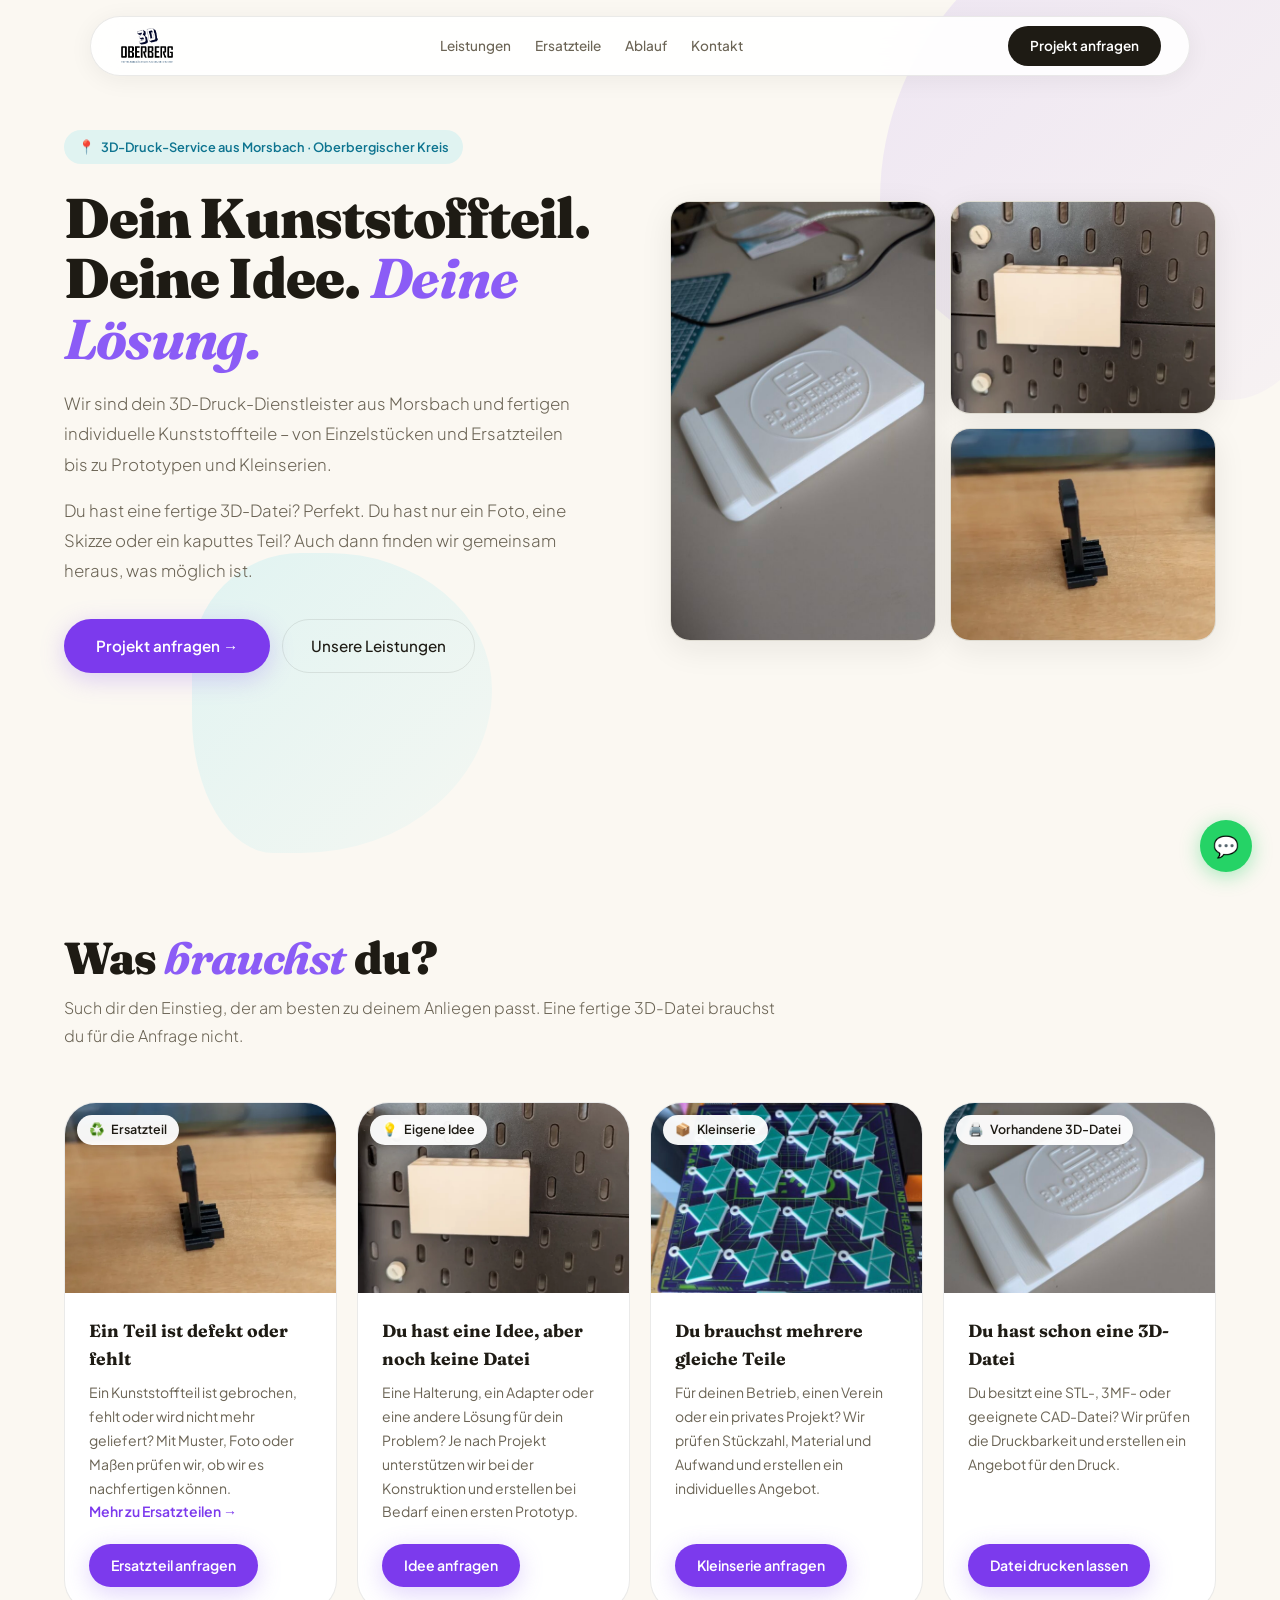
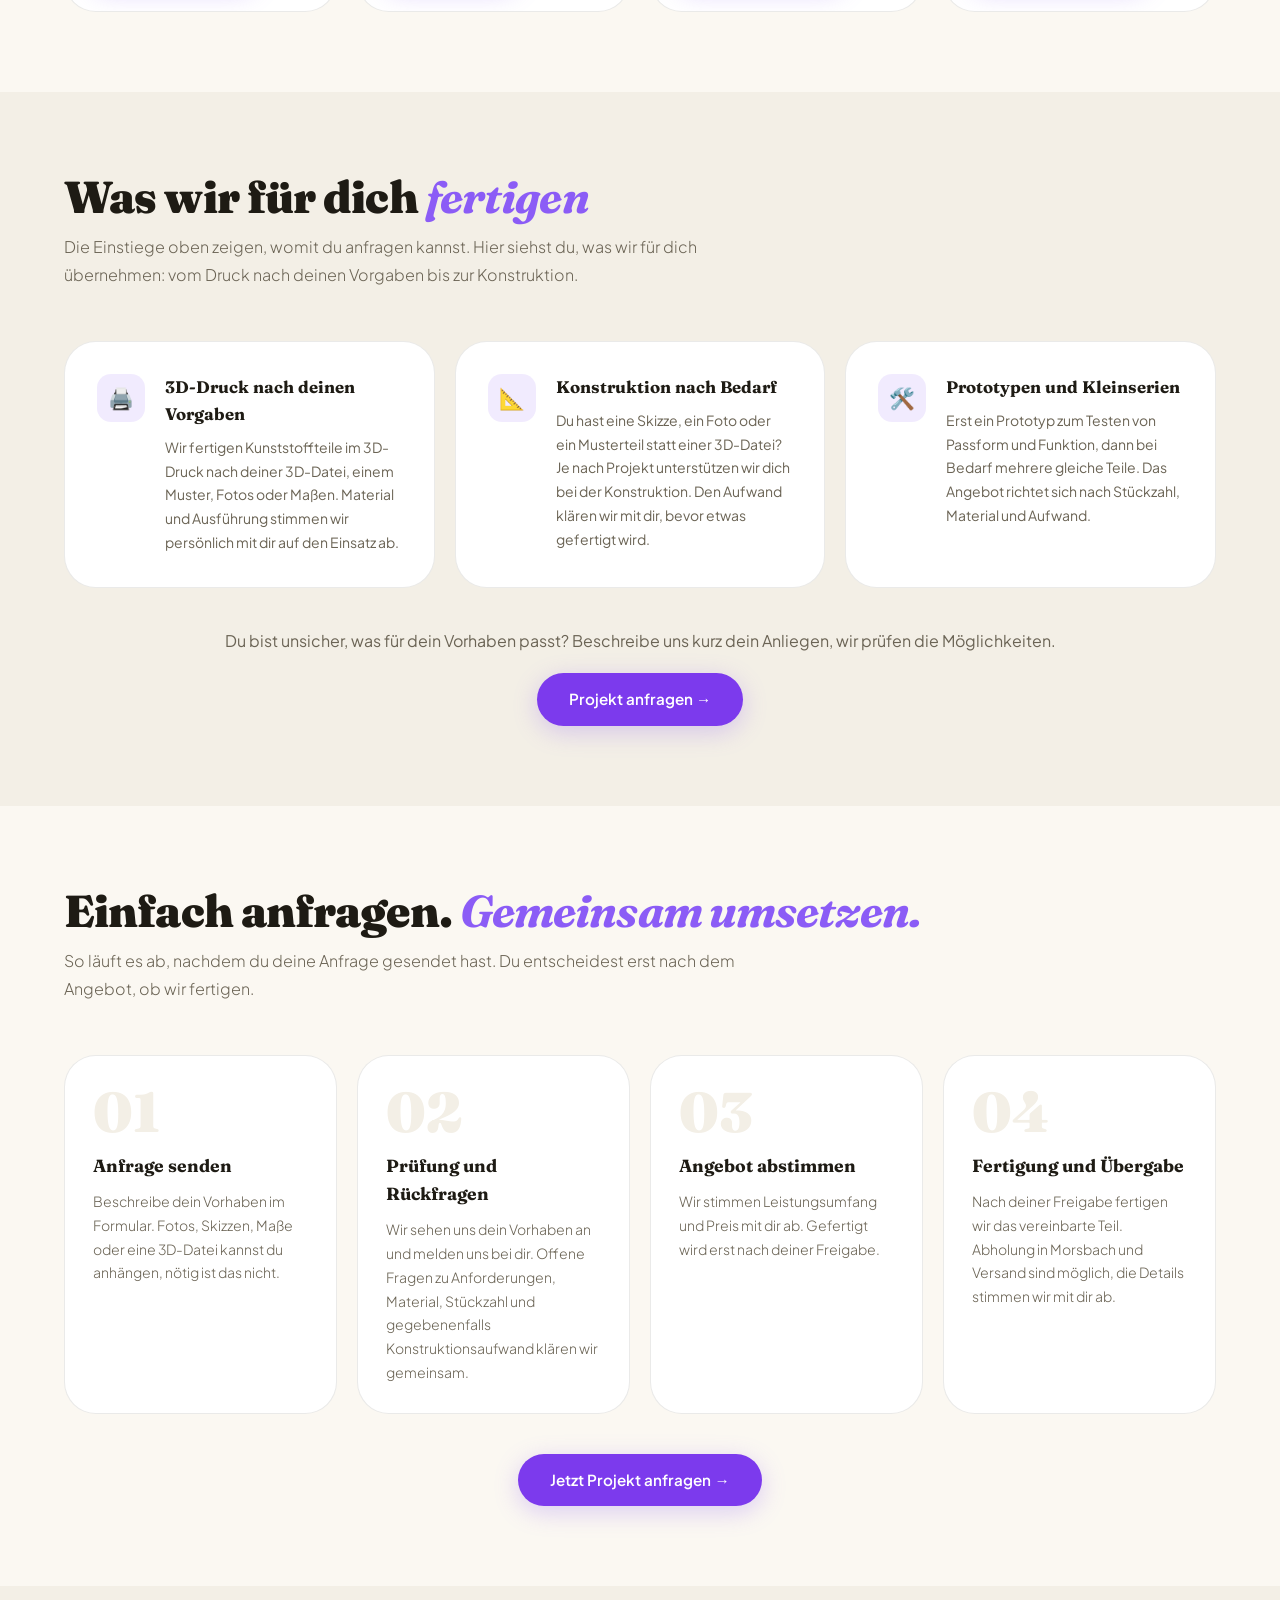
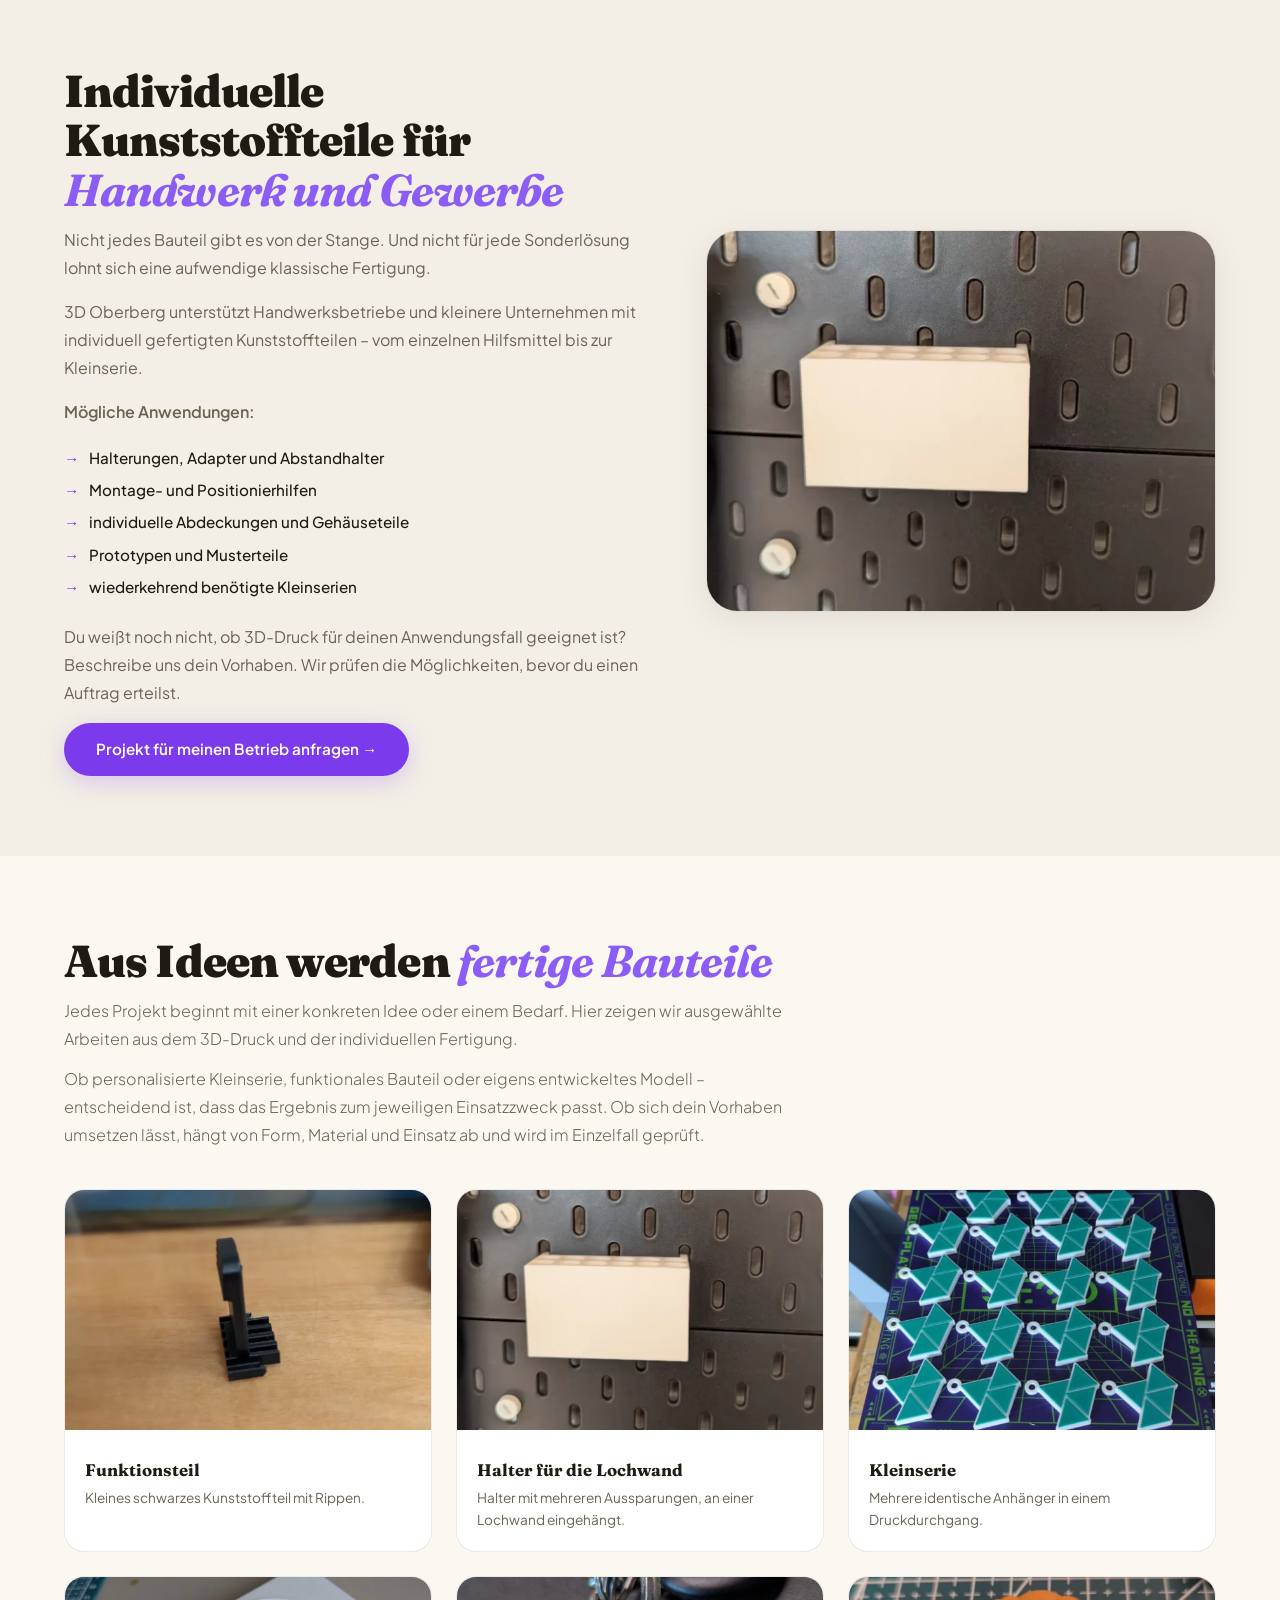
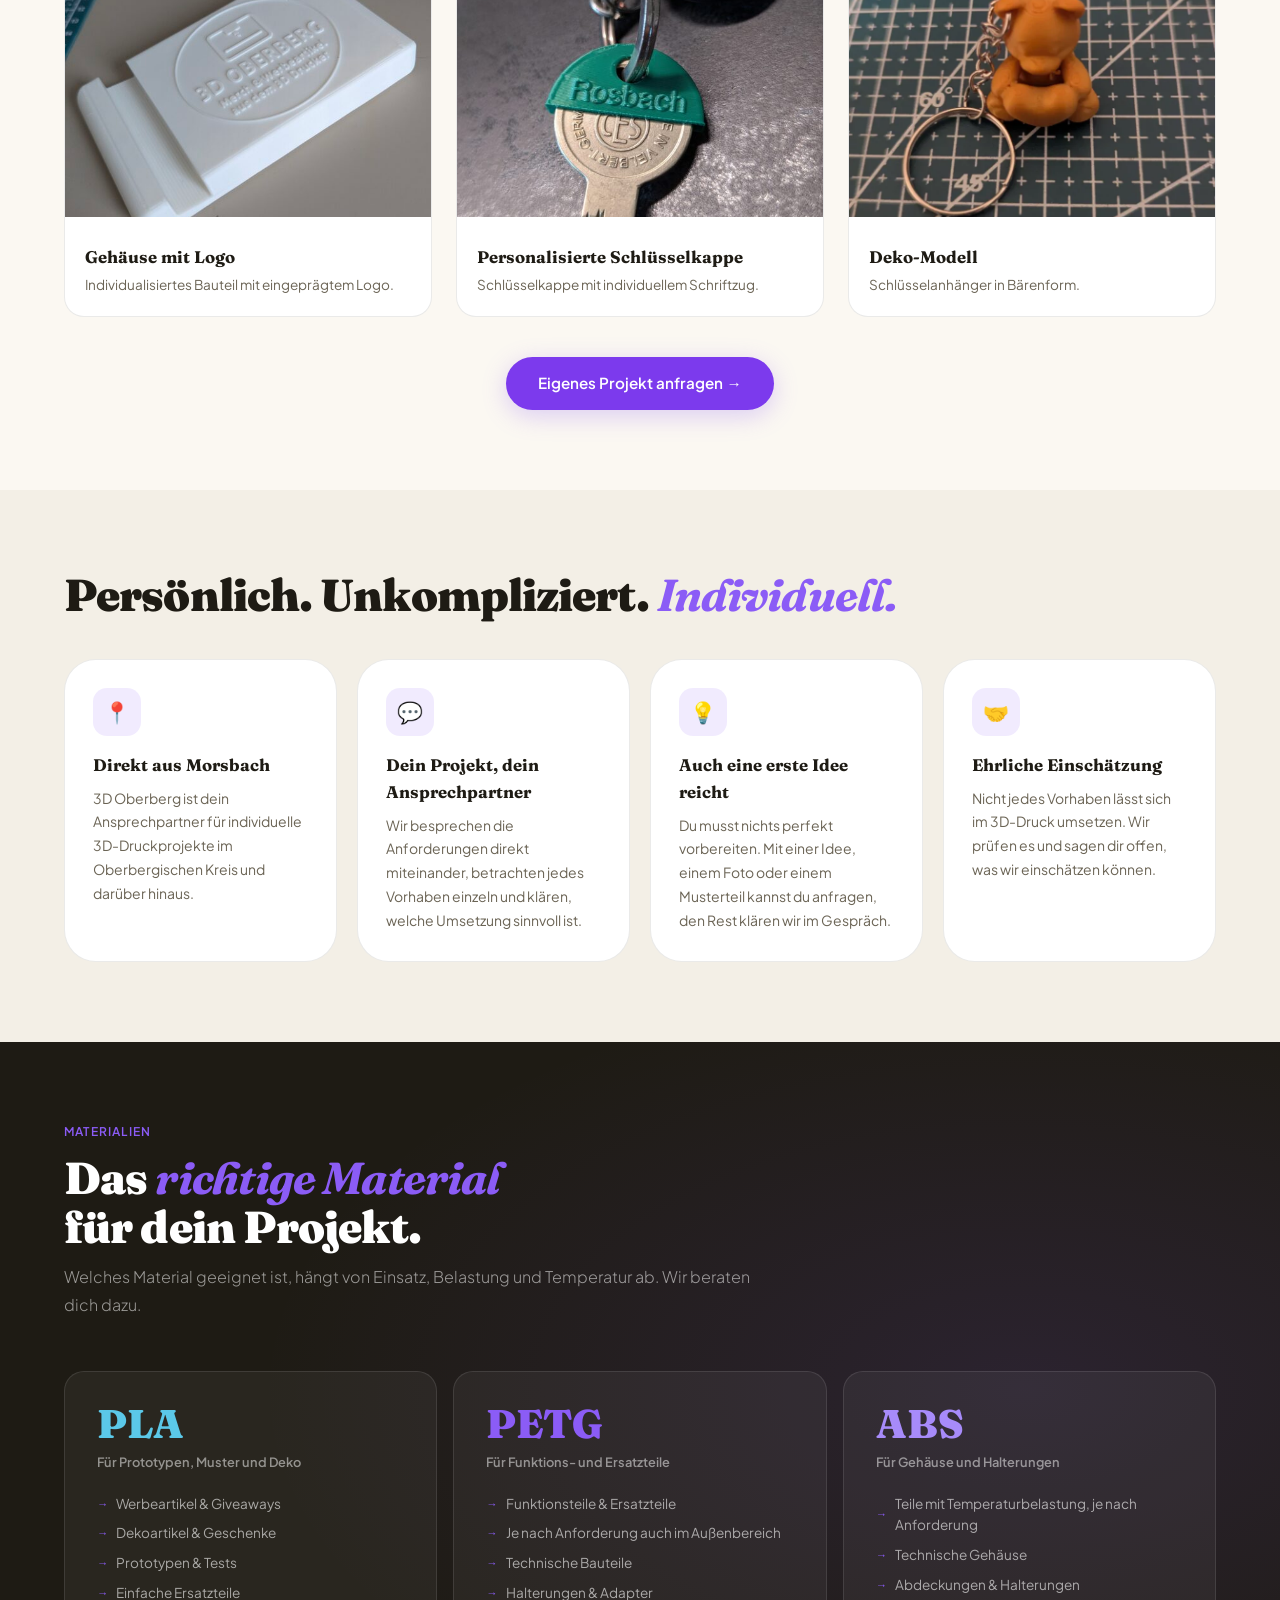
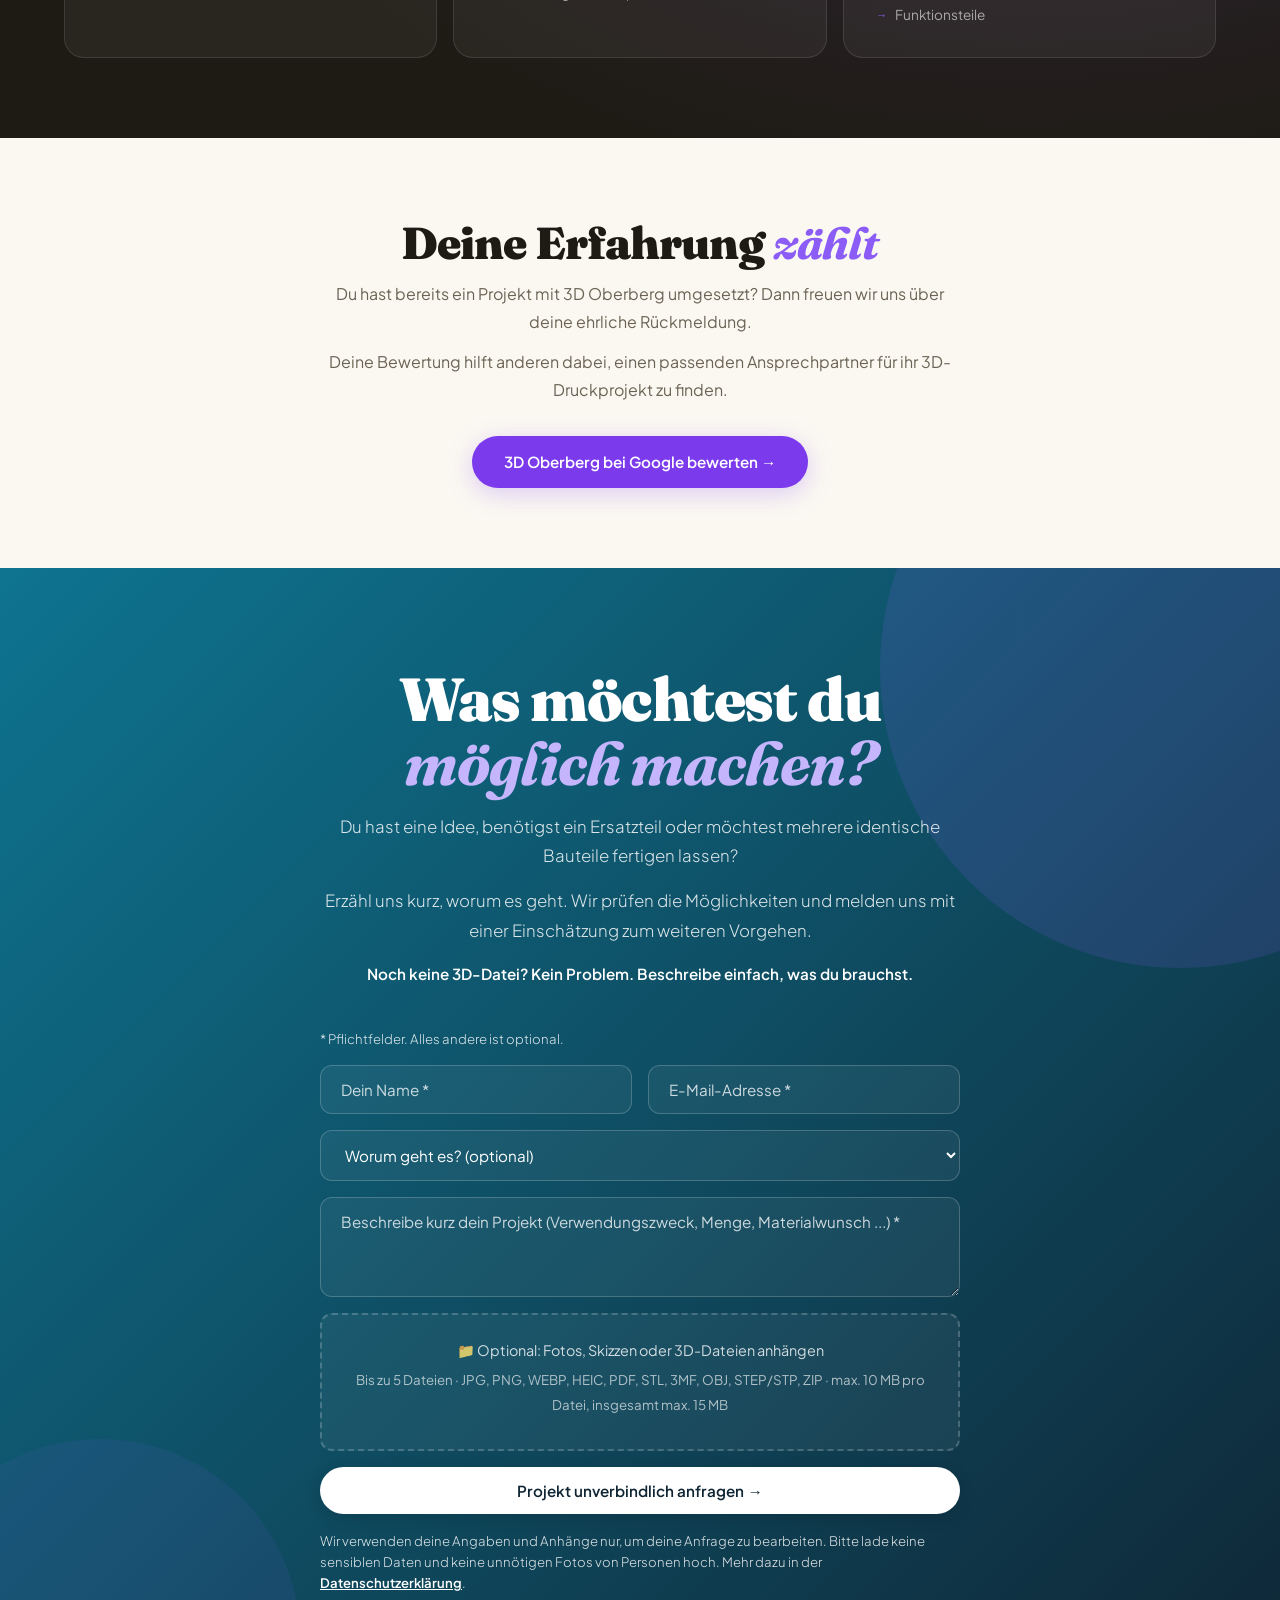
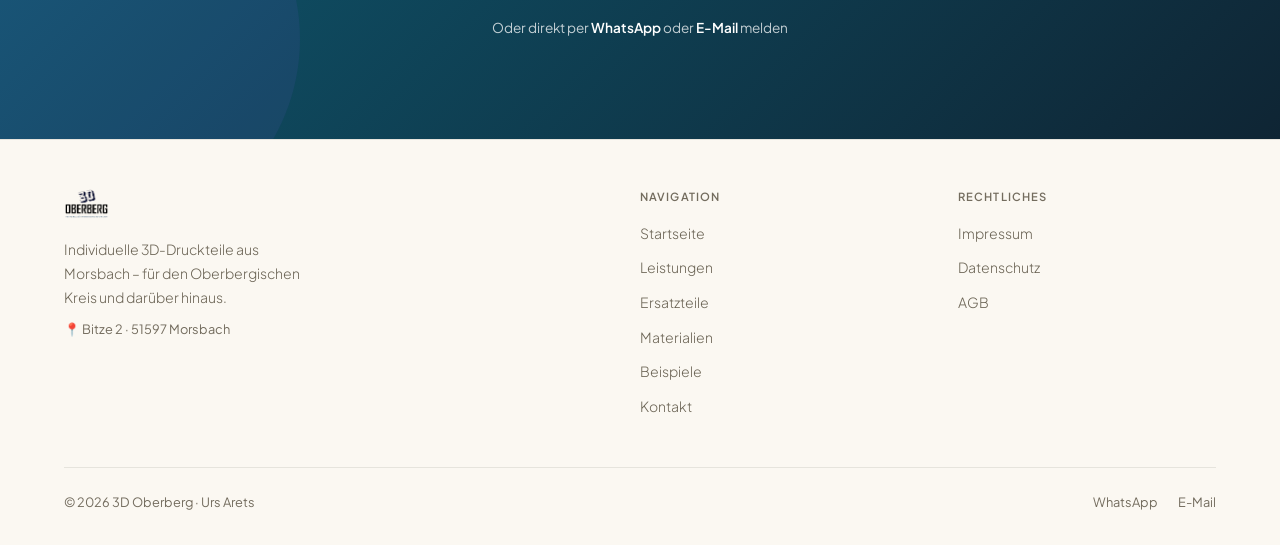
==== commit 1bc797a6: "Improve homepage SEO metadata and hero copy Co-Authored-By: Claude Sonnet 5.5 <noreply@anthropic.com" ====
--- a/index.html
+++ b/index.html
@@ -3,15 +3,15 @@
 <head>
 <meta charset="UTF-8">
 <meta name="viewport" content="width=device-width, initial-scale=1.0">
-<title>3D Oberberg | 3D-Druck, Ersatzteile &amp; Kleinserien aus Morsbach</title>
-<meta name="description" content="Individuelle 3D-Druckteile aus Morsbach: Ersatzteile, Funktionsteile, Montagehilfen, Prototypen und Kleinserien. Jetzt Projekt anfragen.">
+<title>3D-Druck-Service in Morsbach | 3D Oberberg</title>
+<meta name="description" content="Individueller 3D-Druck-Service aus Morsbach für den Oberbergischen Kreis: Einzelteile, Ersatzteile, Prototypen und Kleinserien. Jetzt Projekt anfragen.">
 <link rel="canonical" href="https://3doberberg.de/">
 <meta property="og:type" content="website">
 <meta property="og:locale" content="de_DE">
 <meta property="og:site_name" content="3D Oberberg">
 <meta property="og:url" content="https://3doberberg.de/">
-<meta property="og:title" content="3D Oberberg | 3D-Druck, Ersatzteile &amp; Kleinserien aus Morsbach">
-<meta property="og:description" content="Individuelle 3D-Druckteile aus Morsbach: Ersatzteile, Funktionsteile, Montagehilfen, Prototypen und Kleinserien.">
+<meta property="og:title" content="3D-Druck-Service in Morsbach | 3D Oberberg">
+<meta property="og:description" content="Individueller 3D-Druck-Service aus Morsbach für den Oberbergischen Kreis: Einzelteile, Ersatzteile, Prototypen und Kleinserien.">
 <meta property="og:image" content="https://3doberberg.de/3D%20Oberberg_Logo_kl.png">
 <link rel="preload" href="fonts/plus-jakarta-sans.woff2" as="font" type="font/woff2" crossorigin>
 <link rel="preload" href="fonts/fraunces-roman.woff2" as="font" type="font/woff2" crossorigin>
@@ -567,9 +567,9 @@
   <div class="hero-inner">
     <div class="hero-top">
       <div>
-        <div class="hero-badge">3D-Druck aus Morsbach · Oberbergischer Kreis</div>
+        <div class="hero-badge">3D-Druck-Service aus Morsbach · Oberbergischer Kreis</div>
         <h1 class="warm">Dein Kunststoffteil. Deine Idee. <em>Deine Lösung.</em></h1>
-        <p class="hero-p">Wir fertigen individuelle Kunststoffteile im 3D-Druck – von Ersatzteilen und funktionalen Bauteilen bis zu Prototypen und Kleinserien.</p>
+        <p class="hero-p">Wir sind dein 3D-Druck-Dienstleister aus Morsbach und fertigen individuelle Kunststoffteile – von Einzelstücken und Ersatzteilen bis zu Prototypen und Kleinserien.</p>
         <p class="hero-p">Du hast eine fertige 3D-Datei? Perfekt. Du hast nur ein Foto, eine Skizze oder ein kaputtes Teil? Auch dann finden wir gemeinsam heraus, was möglich ist.</p>
         <div class="hero-actions-warm">
           <a href="#cta-w" class="btn-warm-main">Projekt anfragen →</a>
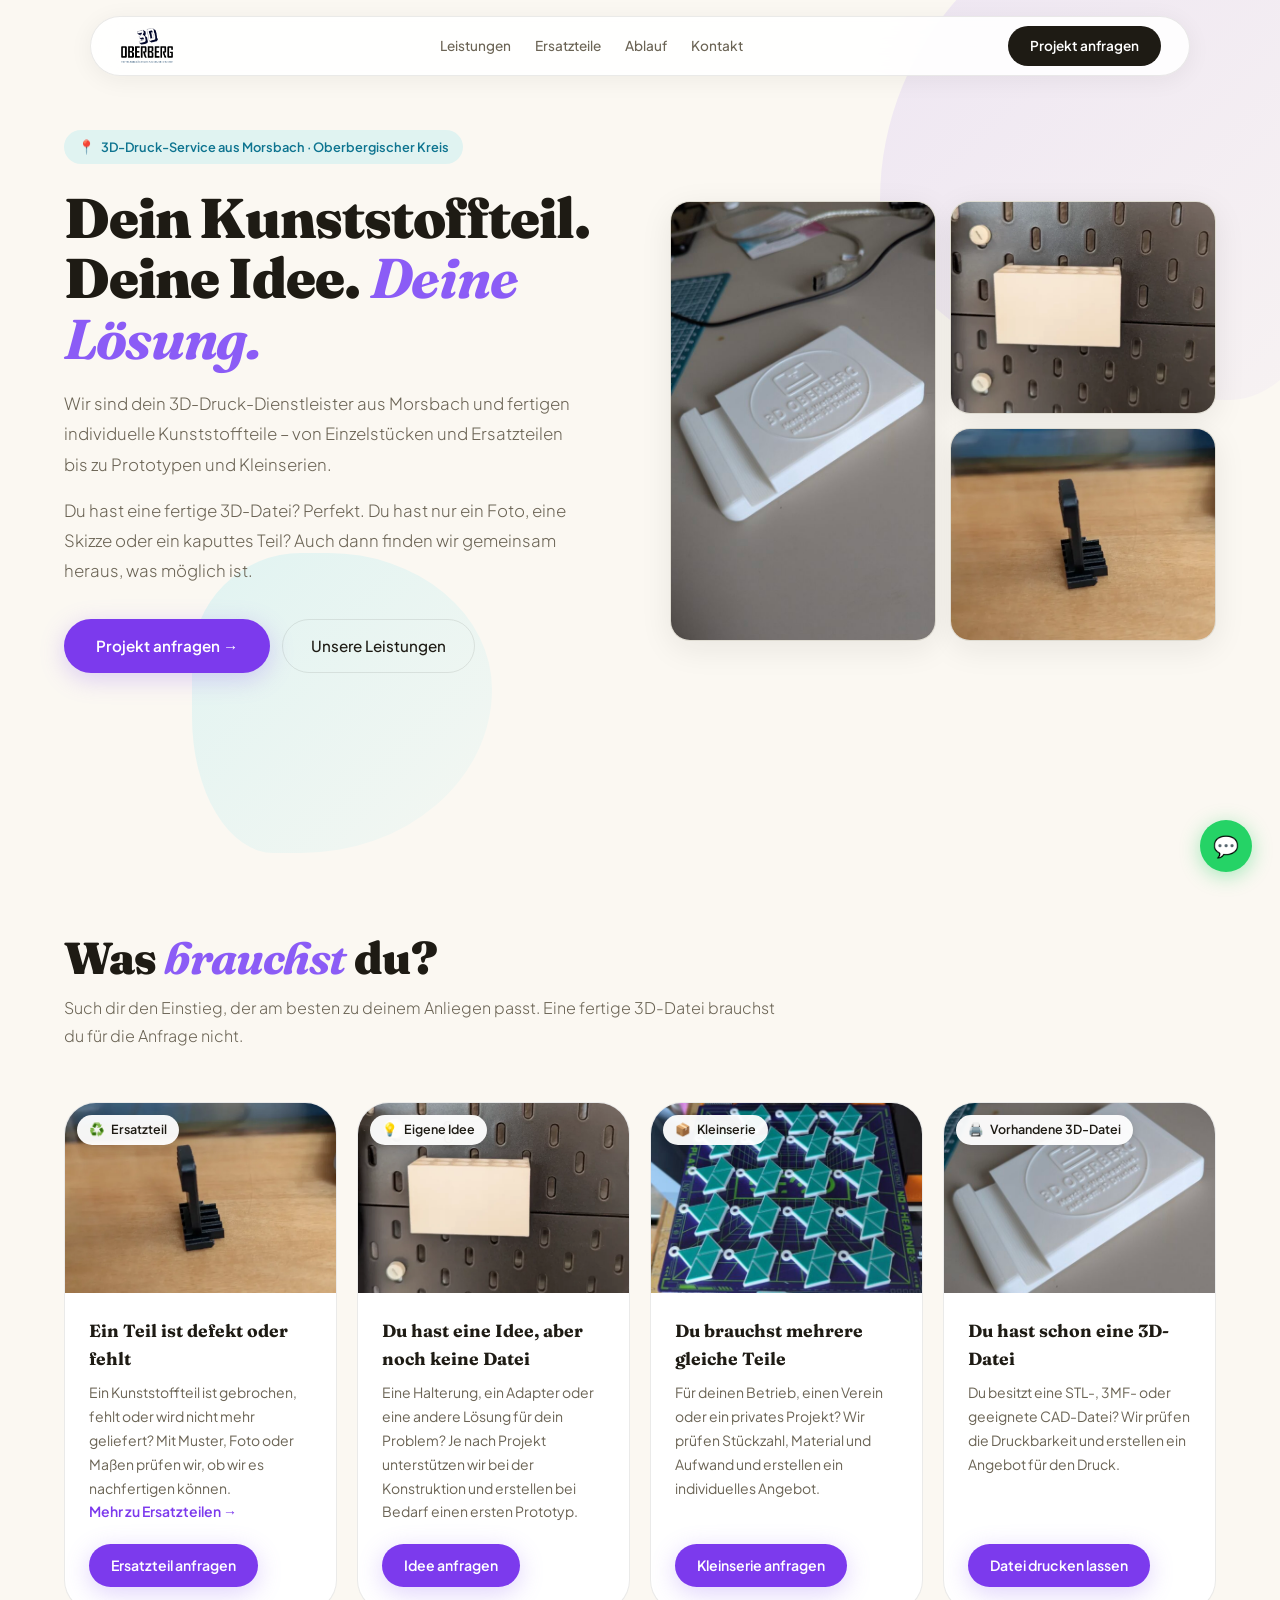
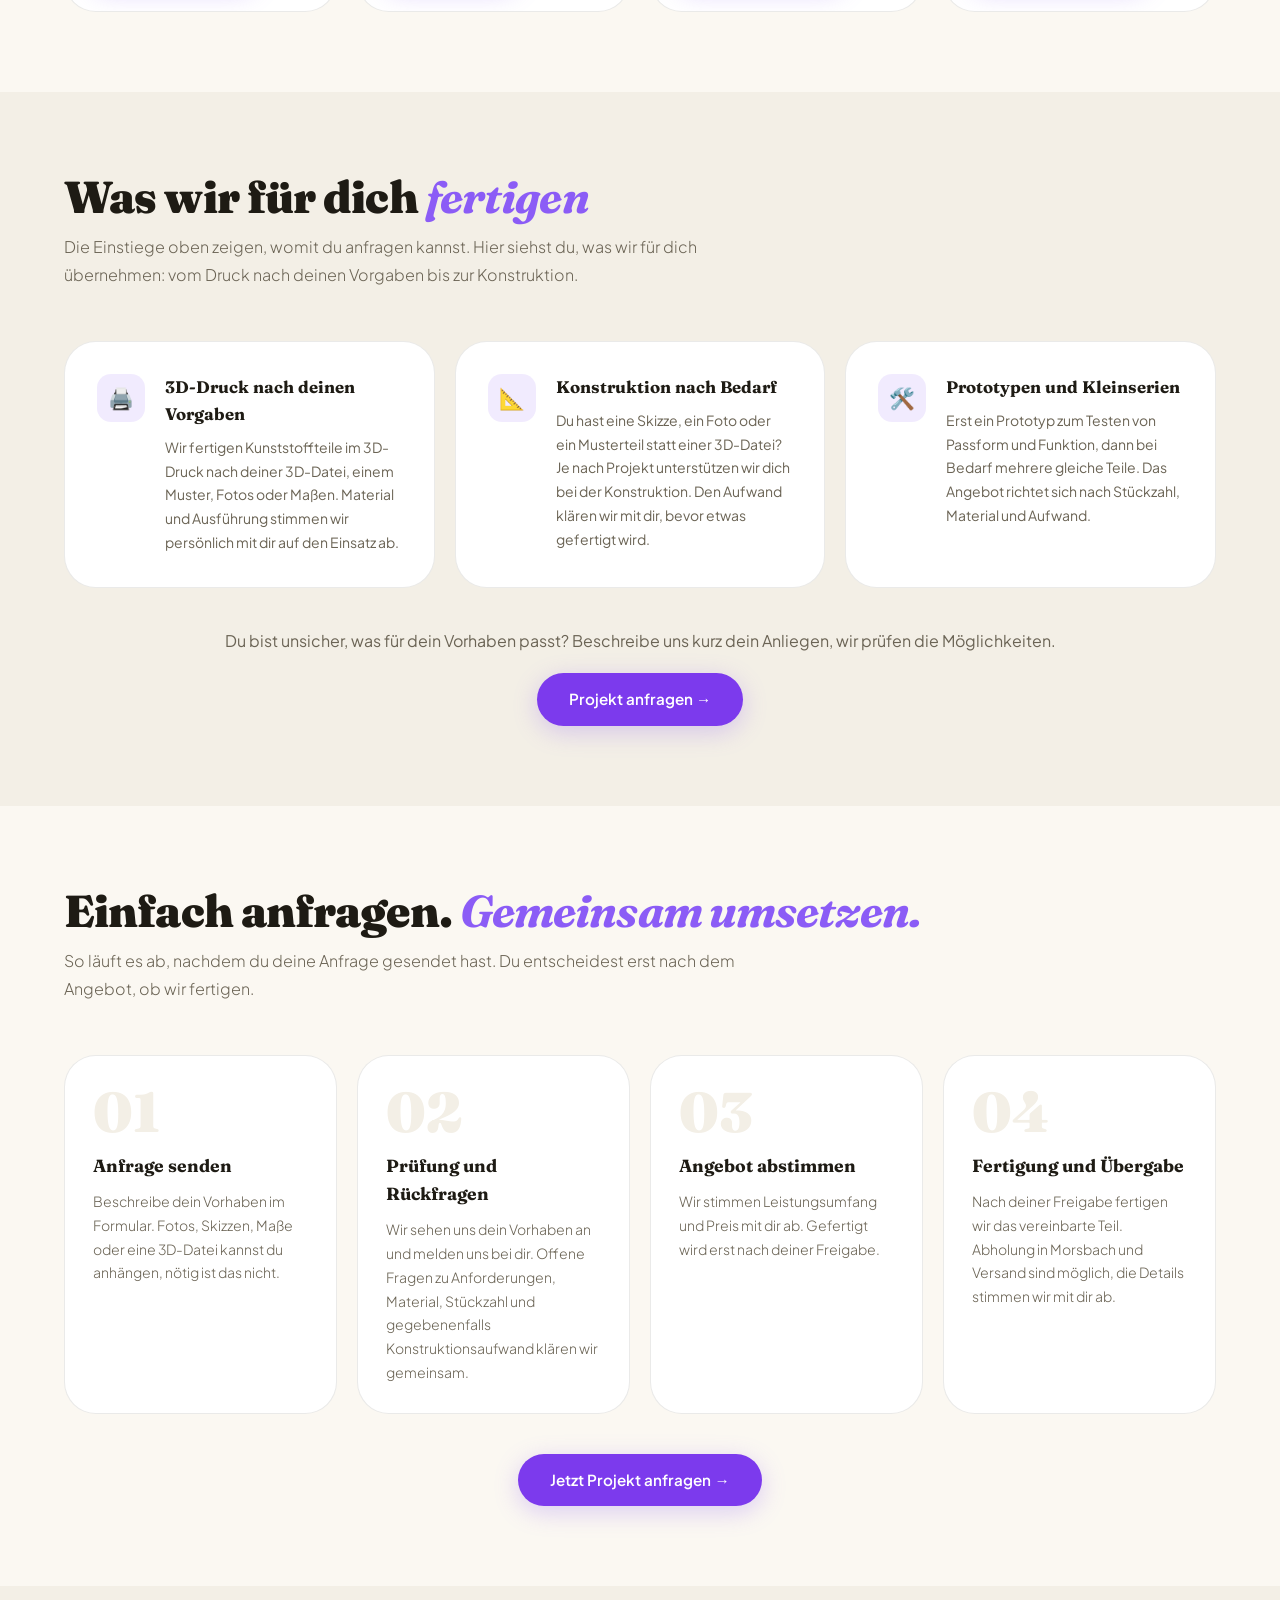
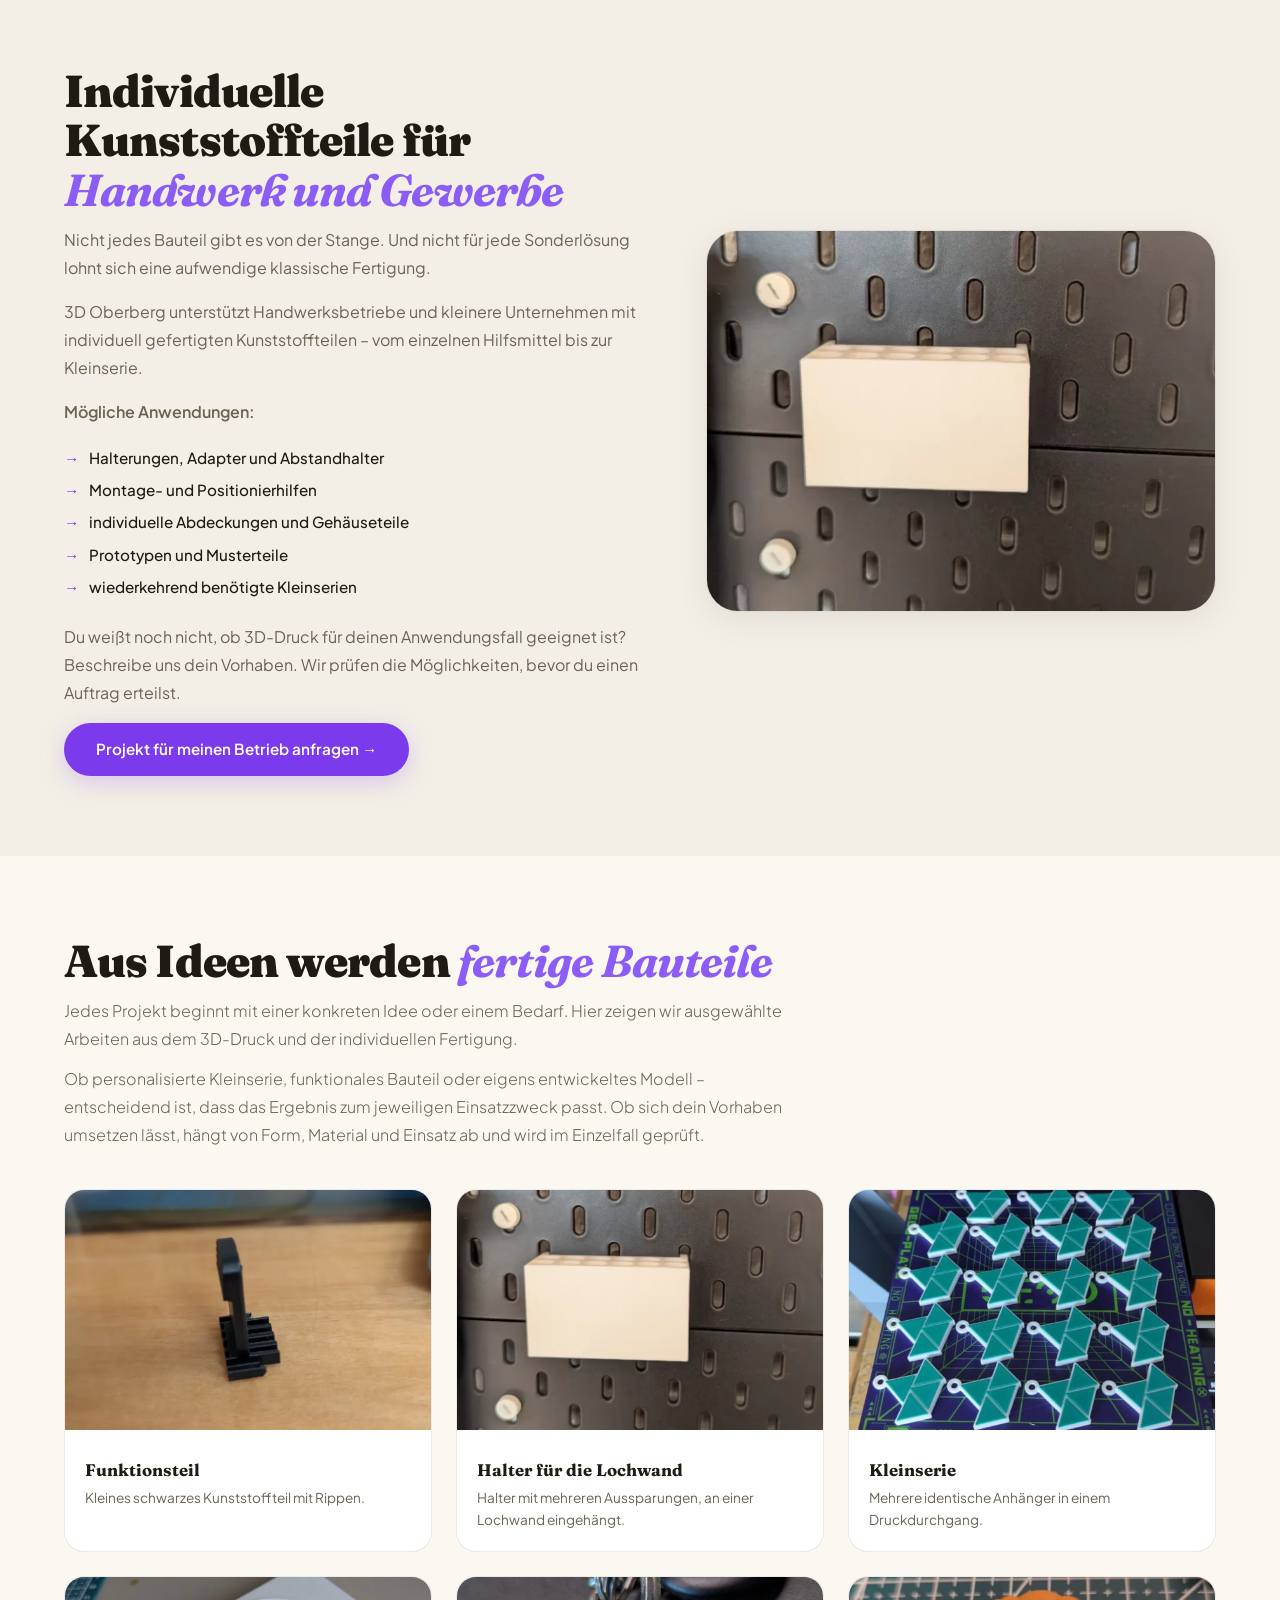
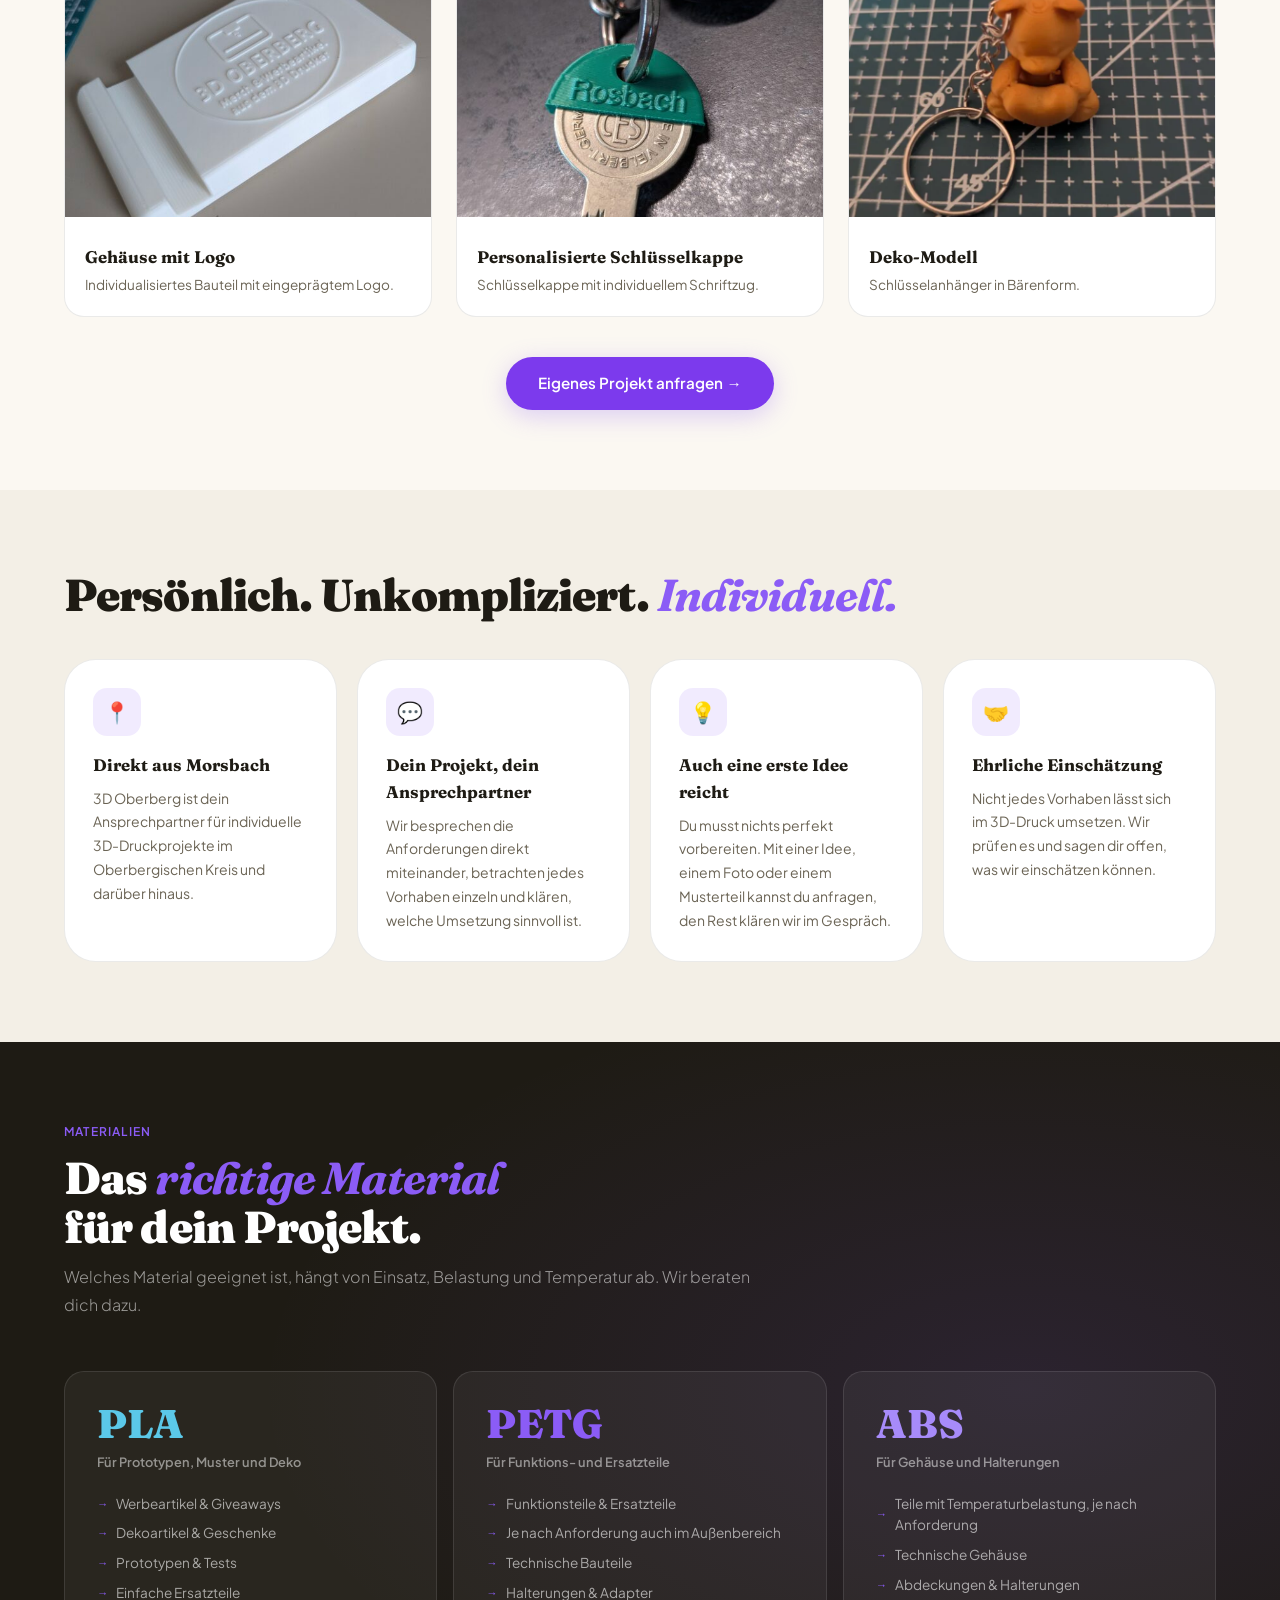
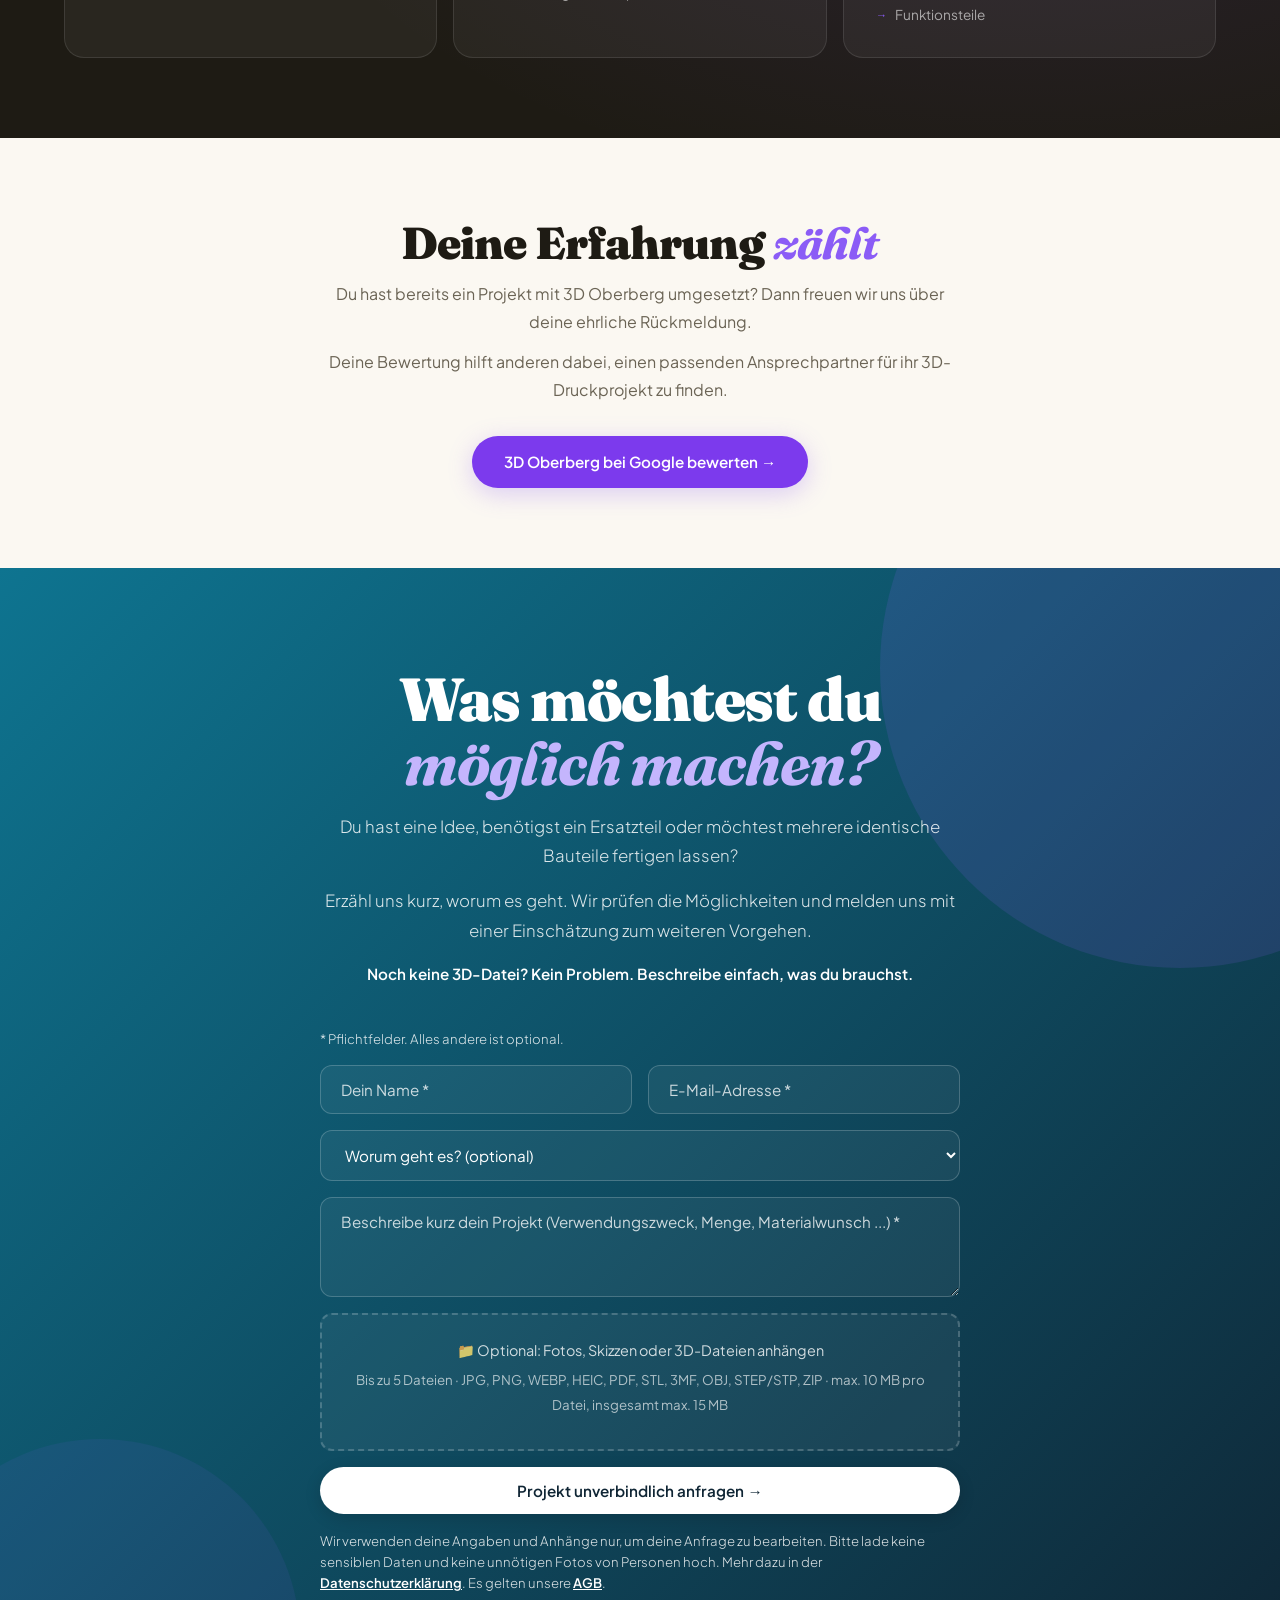
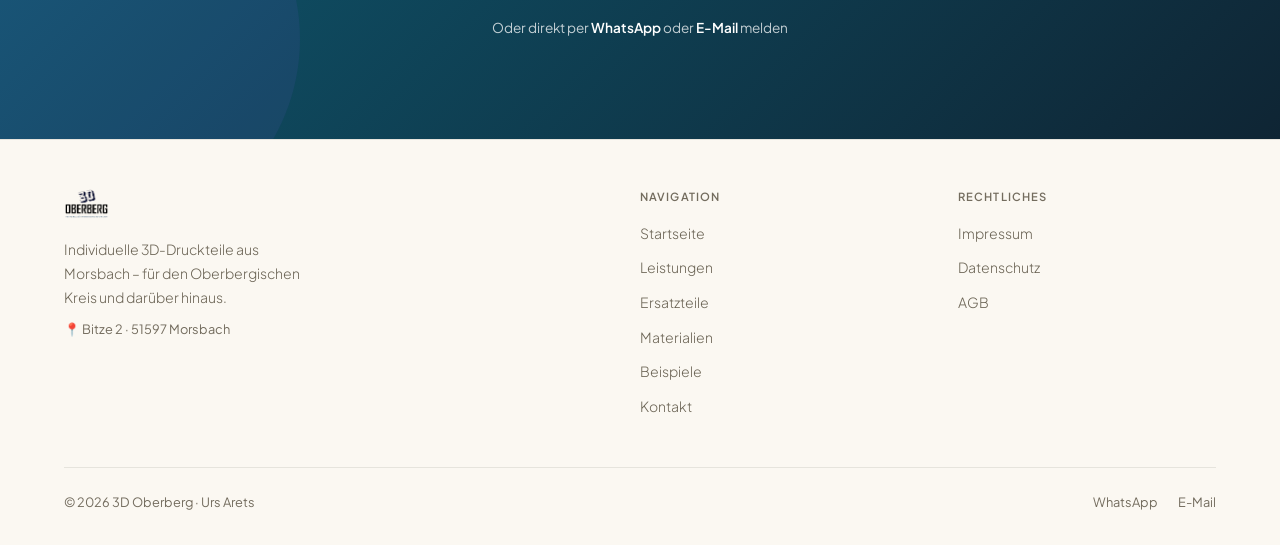
==== commit e41c28f1: "Add LocalBusiness structured data and Open Graph tags for leistungen Co-Authored-By: Claude Sonnet 5" ====
--- a/index.html
+++ b/index.html
@@ -13,6 +13,29 @@
 <meta property="og:title" content="3D-Druck-Service in Morsbach | 3D Oberberg">
 <meta property="og:description" content="Individueller 3D-Druck-Service aus Morsbach für den Oberbergischen Kreis: Einzelteile, Ersatzteile, Prototypen und Kleinserien.">
 <meta property="og:image" content="https://3doberberg.de/3D%20Oberberg_Logo_kl.png">
+<script type="application/ld+json">
+{
+  "@context": "https://schema.org",
+  "@type": "LocalBusiness",
+  "@id": "https://3doberberg.de/#business",
+  "name": "3D Oberberg",
+  "description": "3D-Druck-Service aus Morsbach: Einzelteile, Ersatzteile, Prototypen und Kleinserien aus Kunststoff.",
+  "url": "https://3doberberg.de/",
+  "logo": "https://3doberberg.de/3D%20Oberberg_Logo_kl.png",
+  "image": "https://3doberberg.de/3D%20Oberberg_Logo_kl.png",
+  "telephone": "+49 171 7015924",
+  "email": "info@3doberberg.de",
+  "founder": { "@type": "Person", "name": "Urs Arets" },
+  "address": {
+    "@type": "PostalAddress",
+    "streetAddress": "Bitze 2",
+    "postalCode": "51597",
+    "addressLocality": "Morsbach",
+    "addressCountry": "DE"
+  },
+  "areaServed": { "@type": "AdministrativeArea", "name": "Oberbergischer Kreis" }
+}
+</script>
 <link rel="preload" href="fonts/plus-jakarta-sans.woff2" as="font" type="font/woff2" crossorigin>
 <link rel="preload" href="fonts/fraunces-roman.woff2" as="font" type="font/woff2" crossorigin>
 <link rel="stylesheet" href="fonts/fonts.css">
@@ -900,7 +923,7 @@
       </label>
 
       <button type="submit" class="btn-cta-white">Projekt unverbindlich anfragen →</button>
-      <p class="form-note">Wir verwenden deine Angaben und Anhänge nur, um deine Anfrage zu bearbeiten. Bitte lade keine sensiblen Daten und keine unnötigen Fotos von Personen hoch. Mehr dazu in der <a href="datenschutz.html">Datenschutzerklärung</a>.</p>
+      <p class="form-note">Wir verwenden deine Angaben und Anhänge nur, um deine Anfrage zu bearbeiten. Bitte lade keine sensiblen Daten und keine unnötigen Fotos von Personen hoch. Mehr dazu in der <a href="datenschutz.html">Datenschutzerklärung</a>. Es gelten unsere <a href="agb.html">AGB</a>.</p>
     </form>
 
     <div class="cta-alt">
